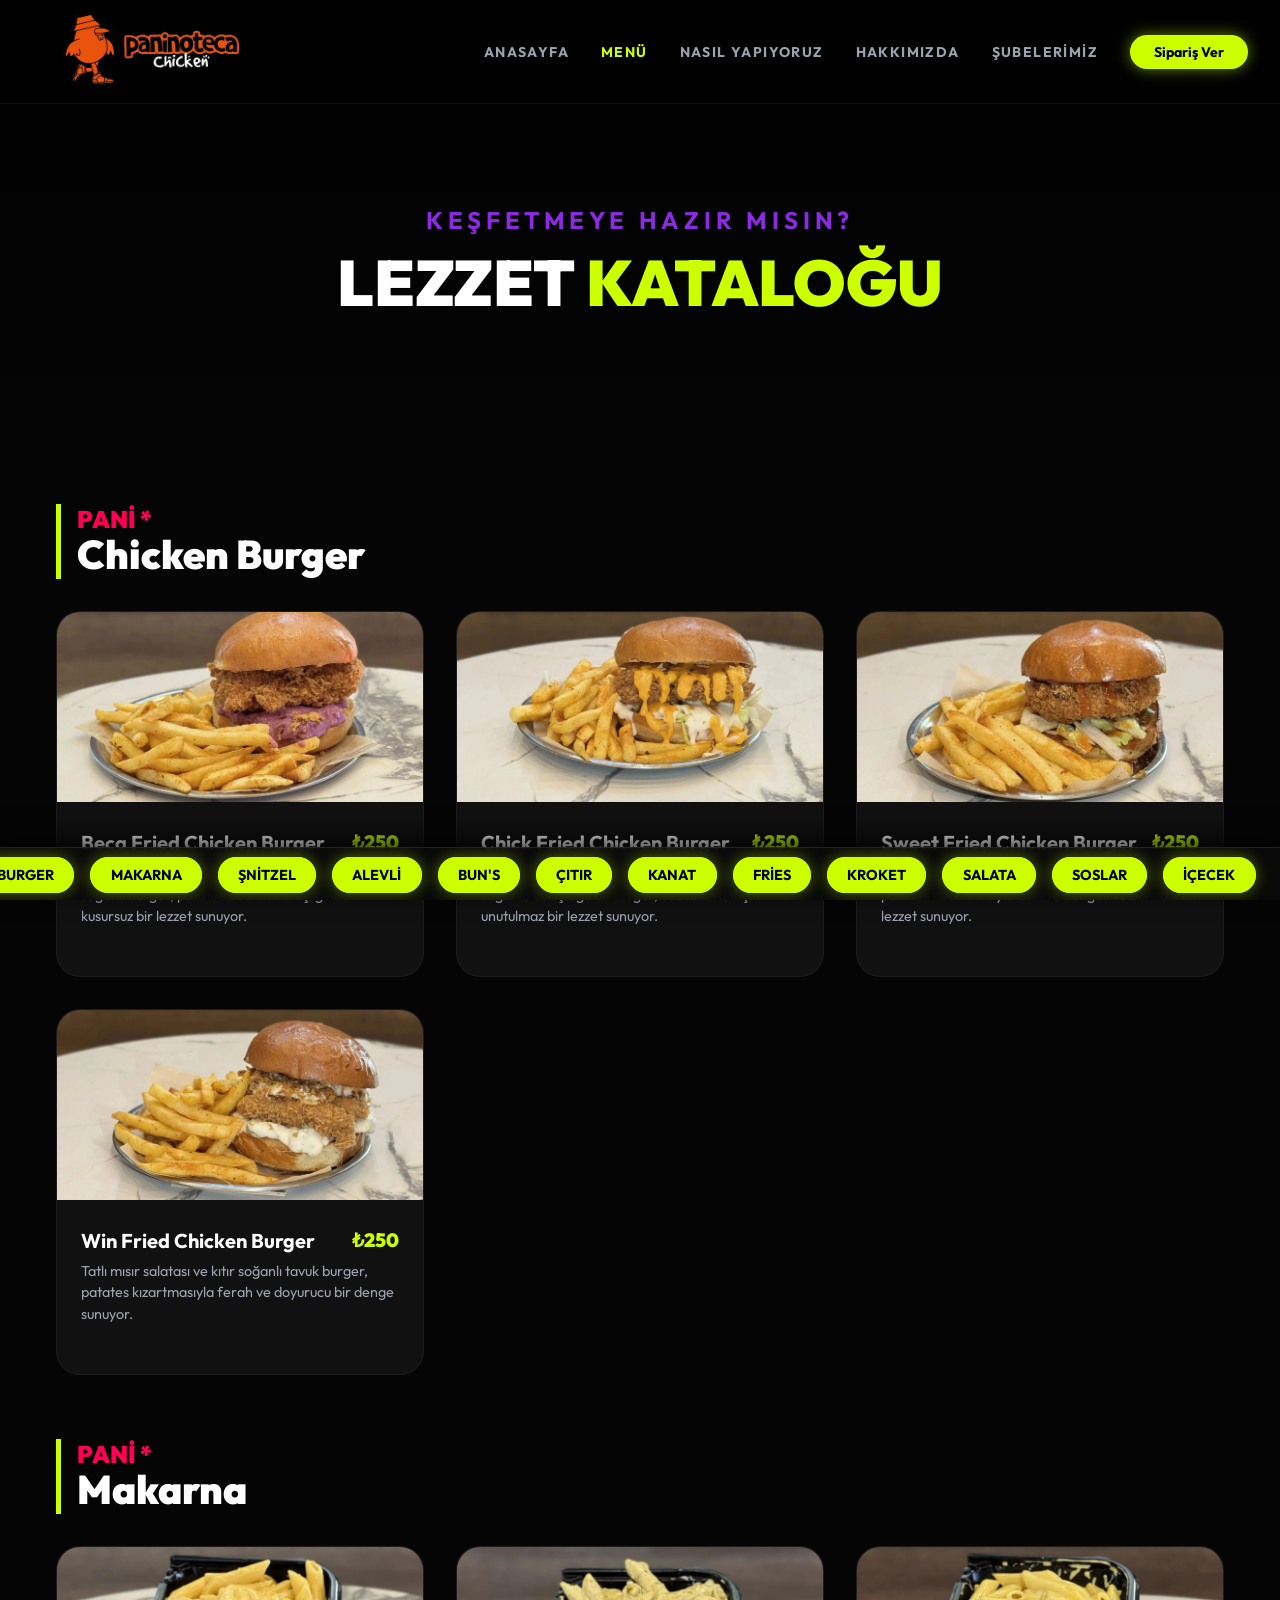
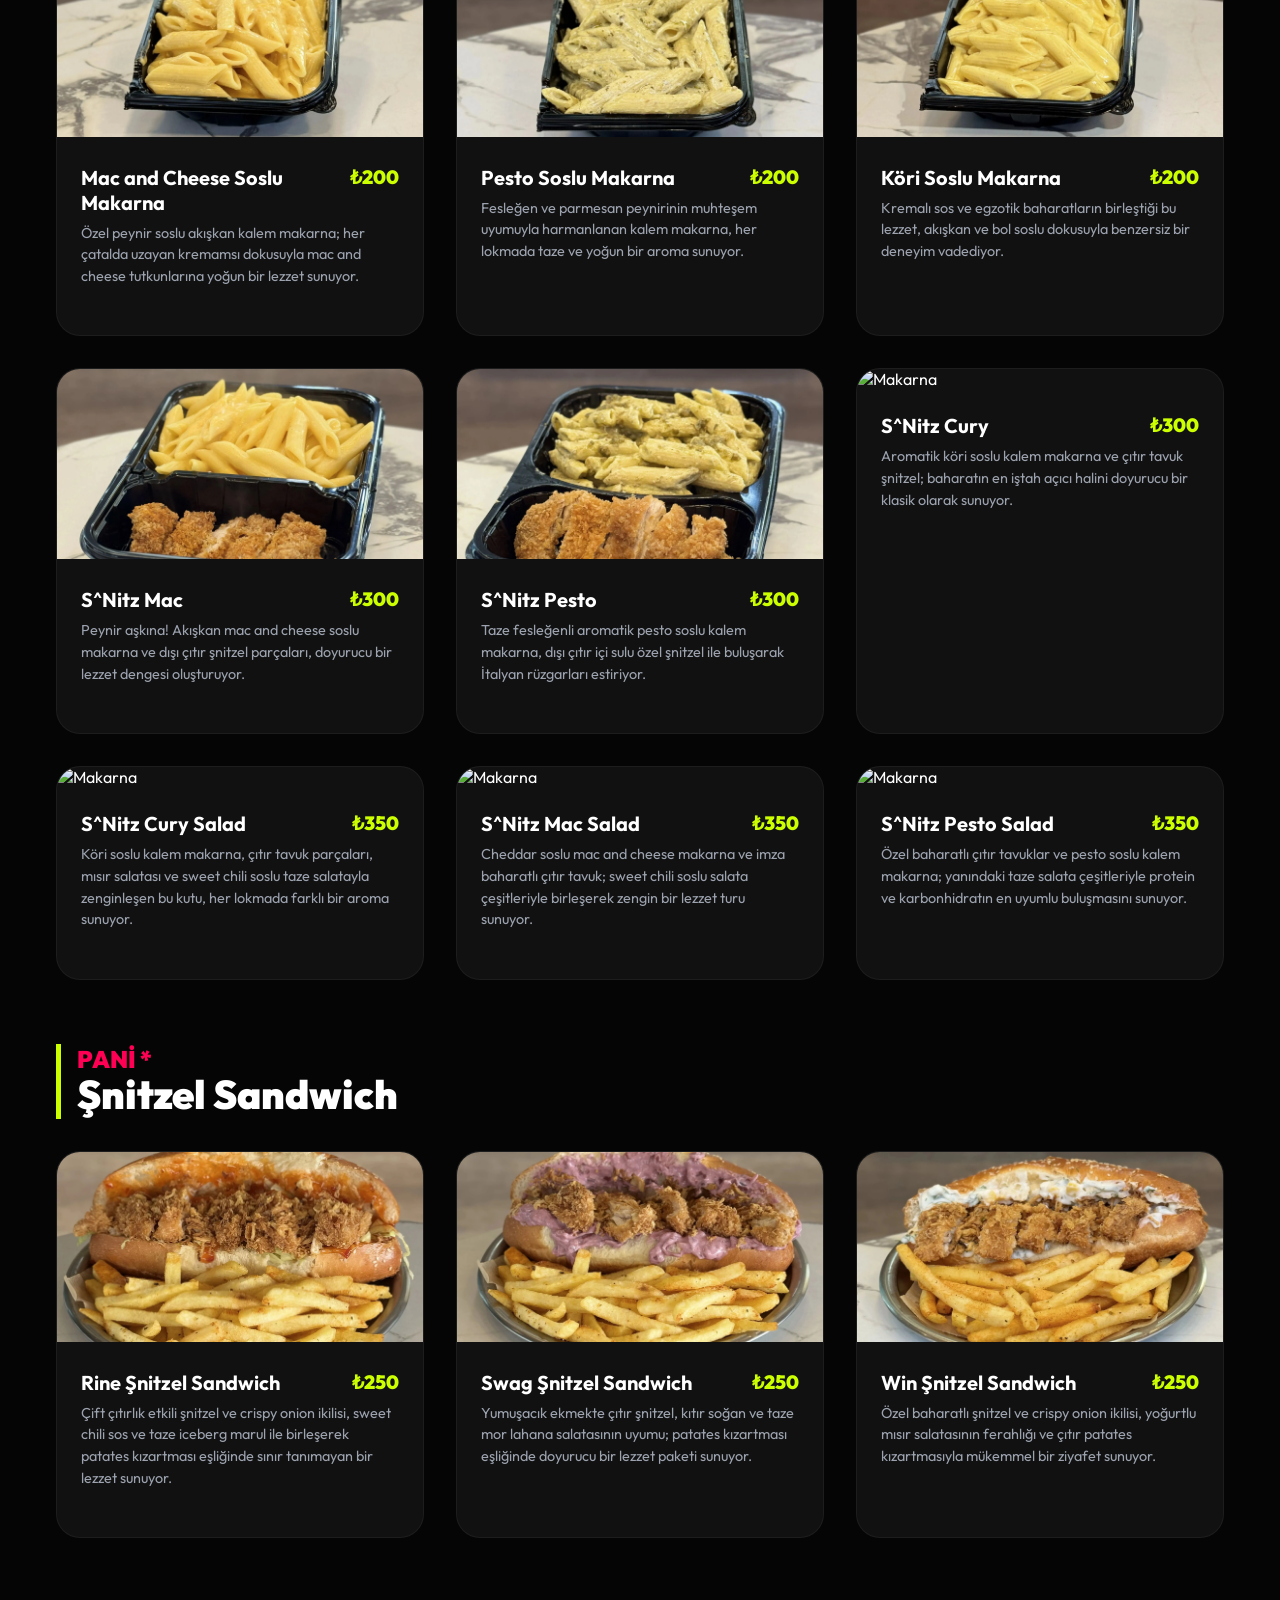
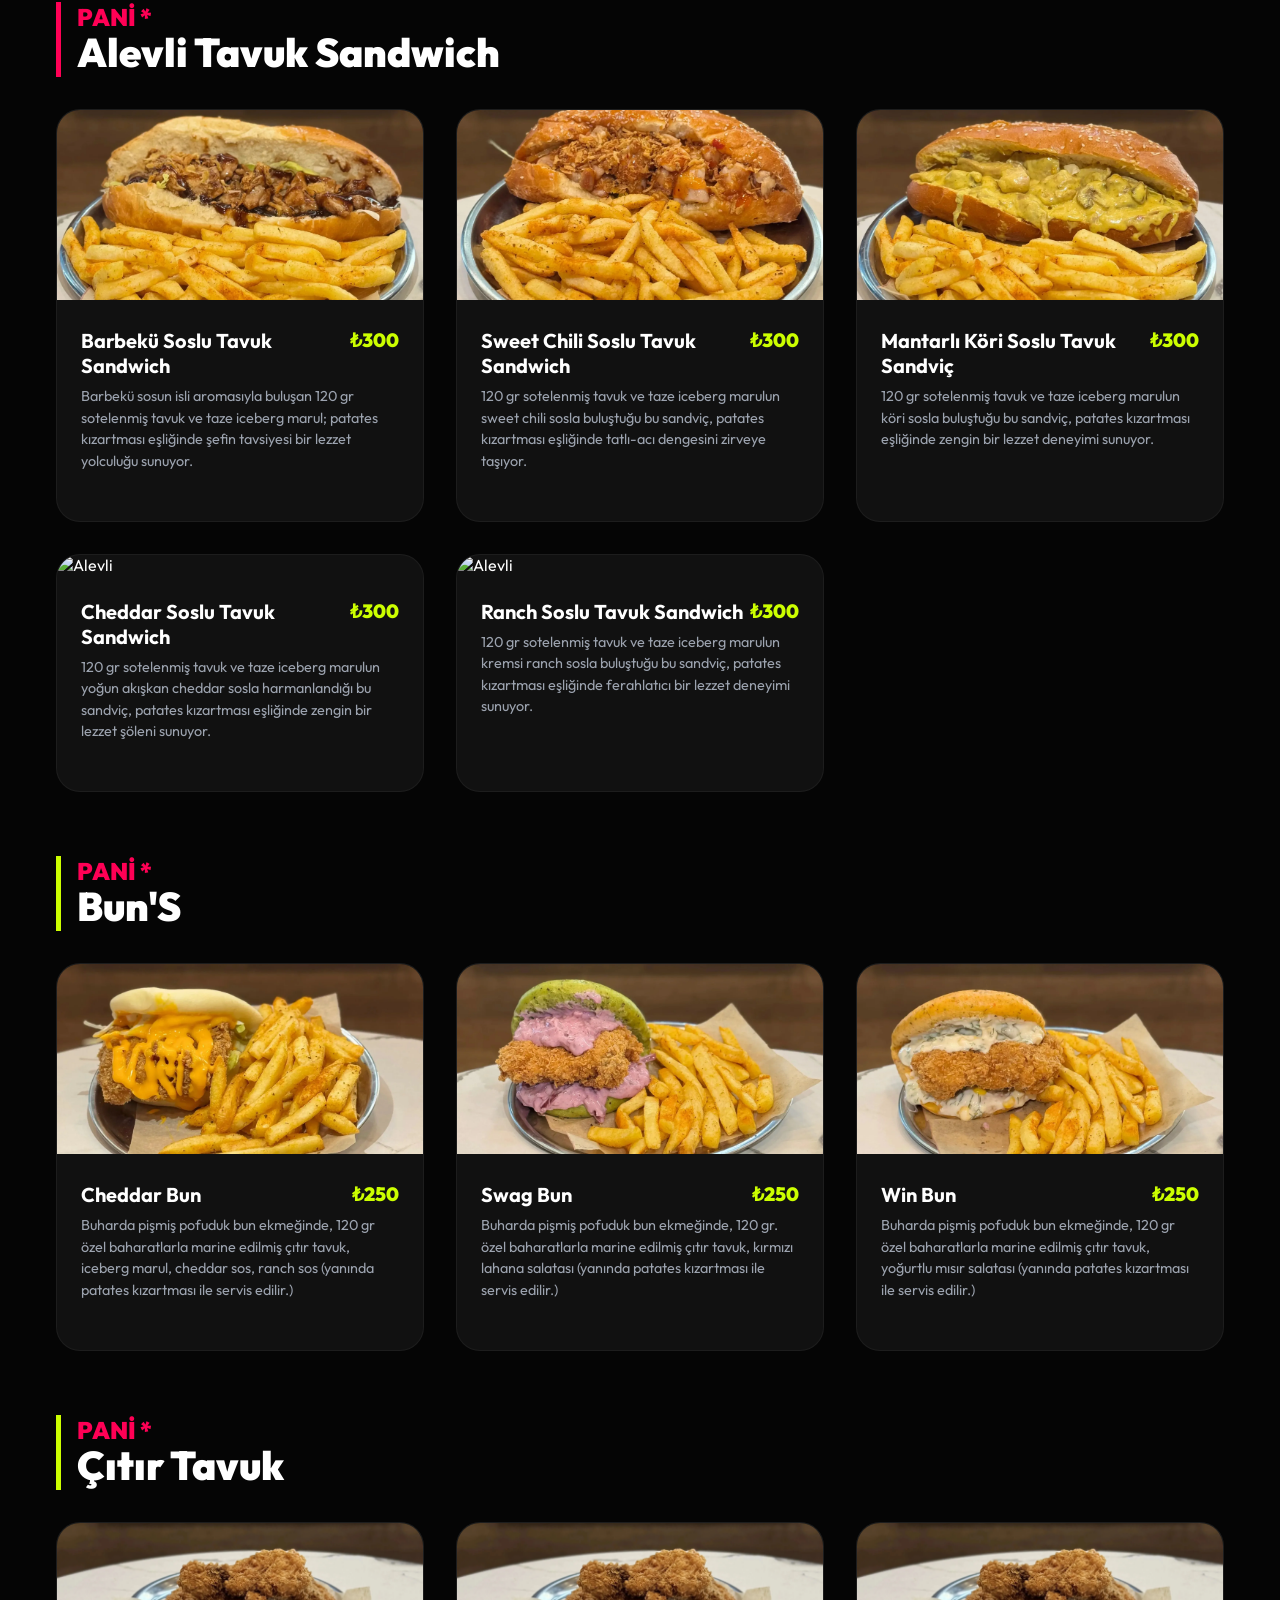
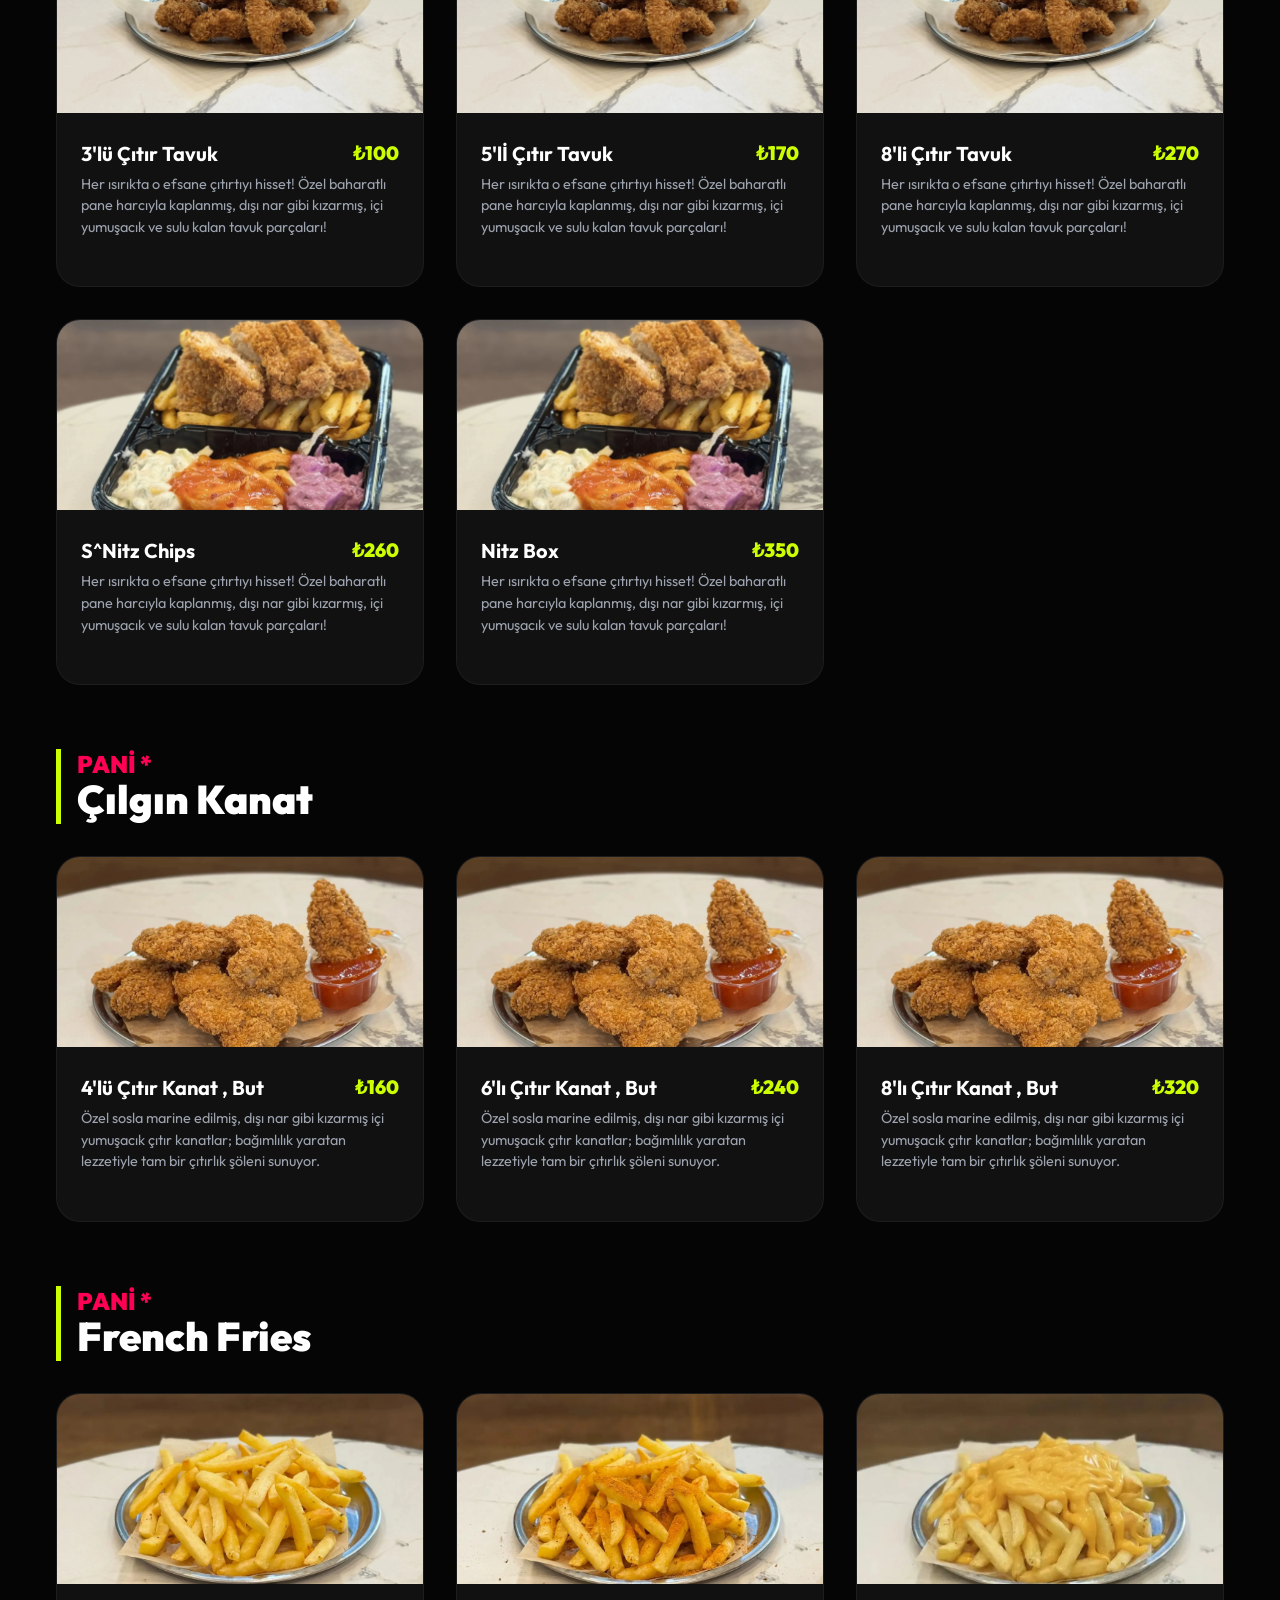
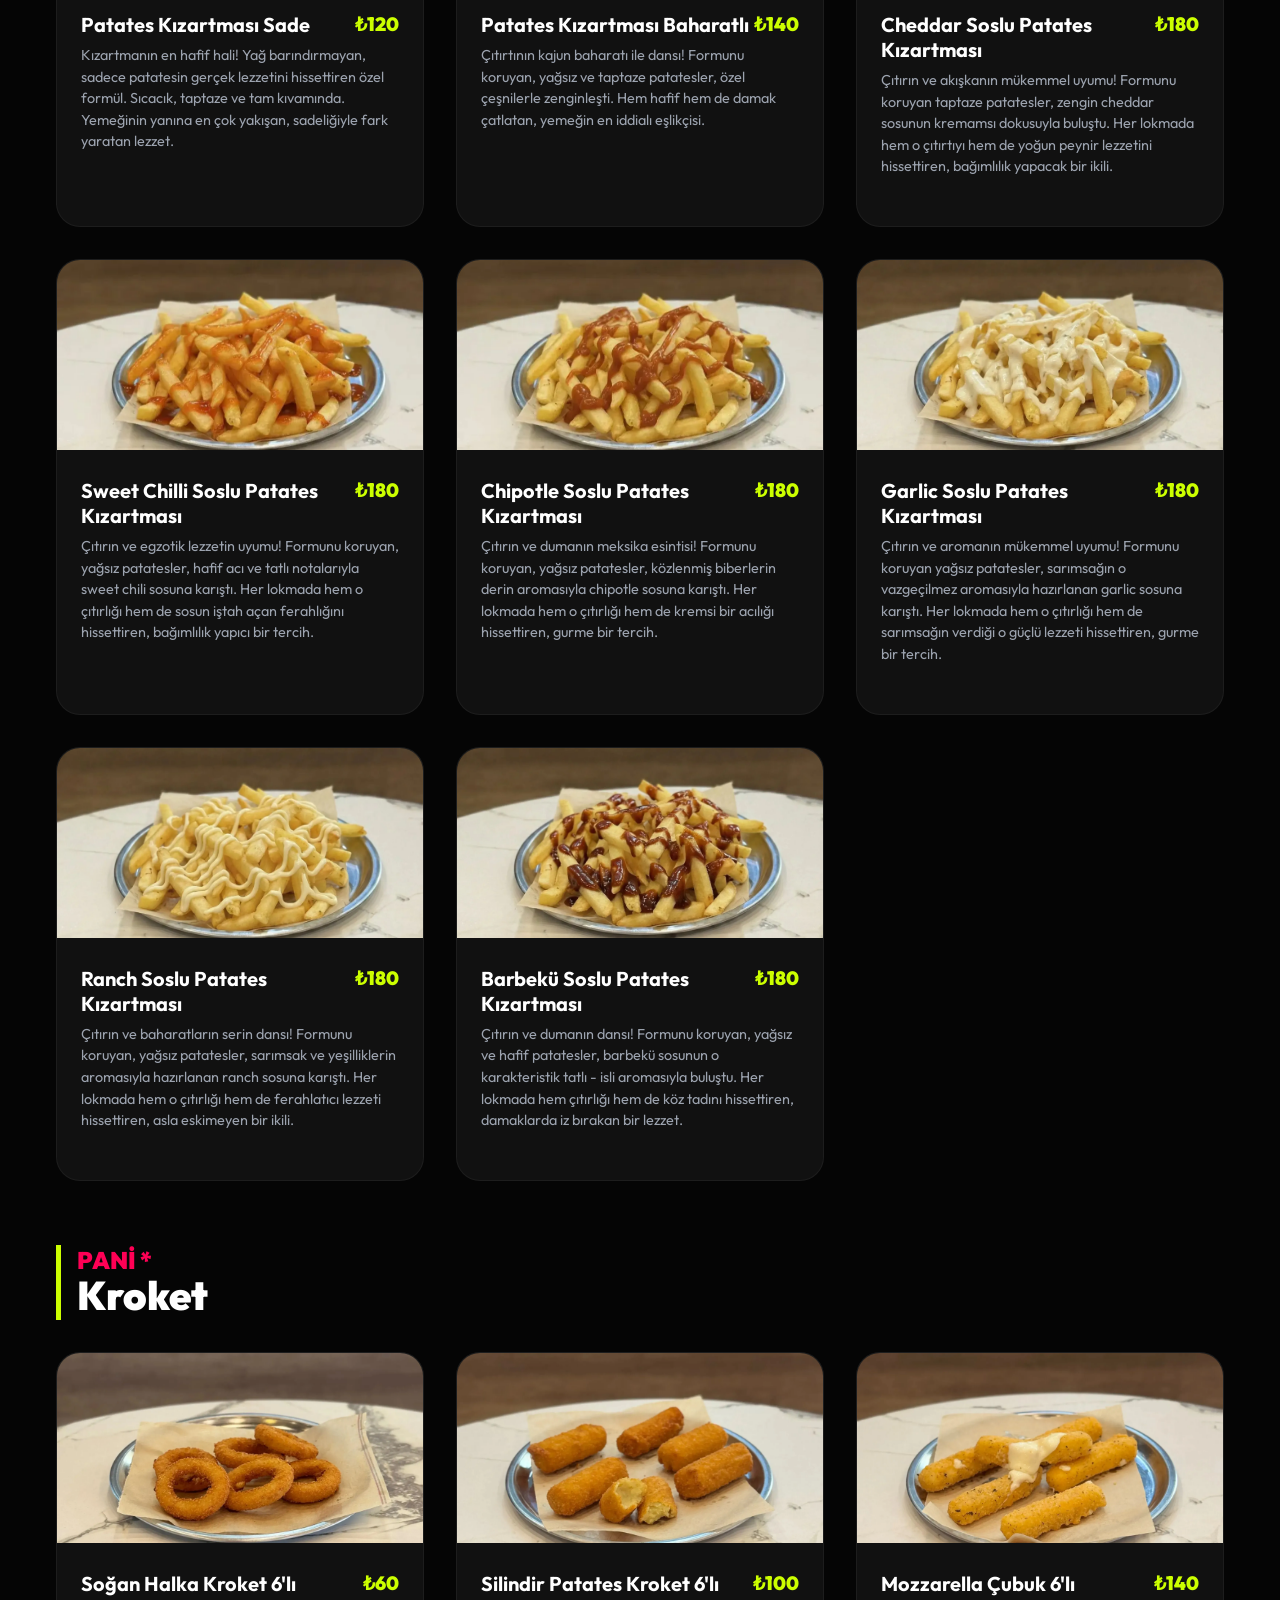
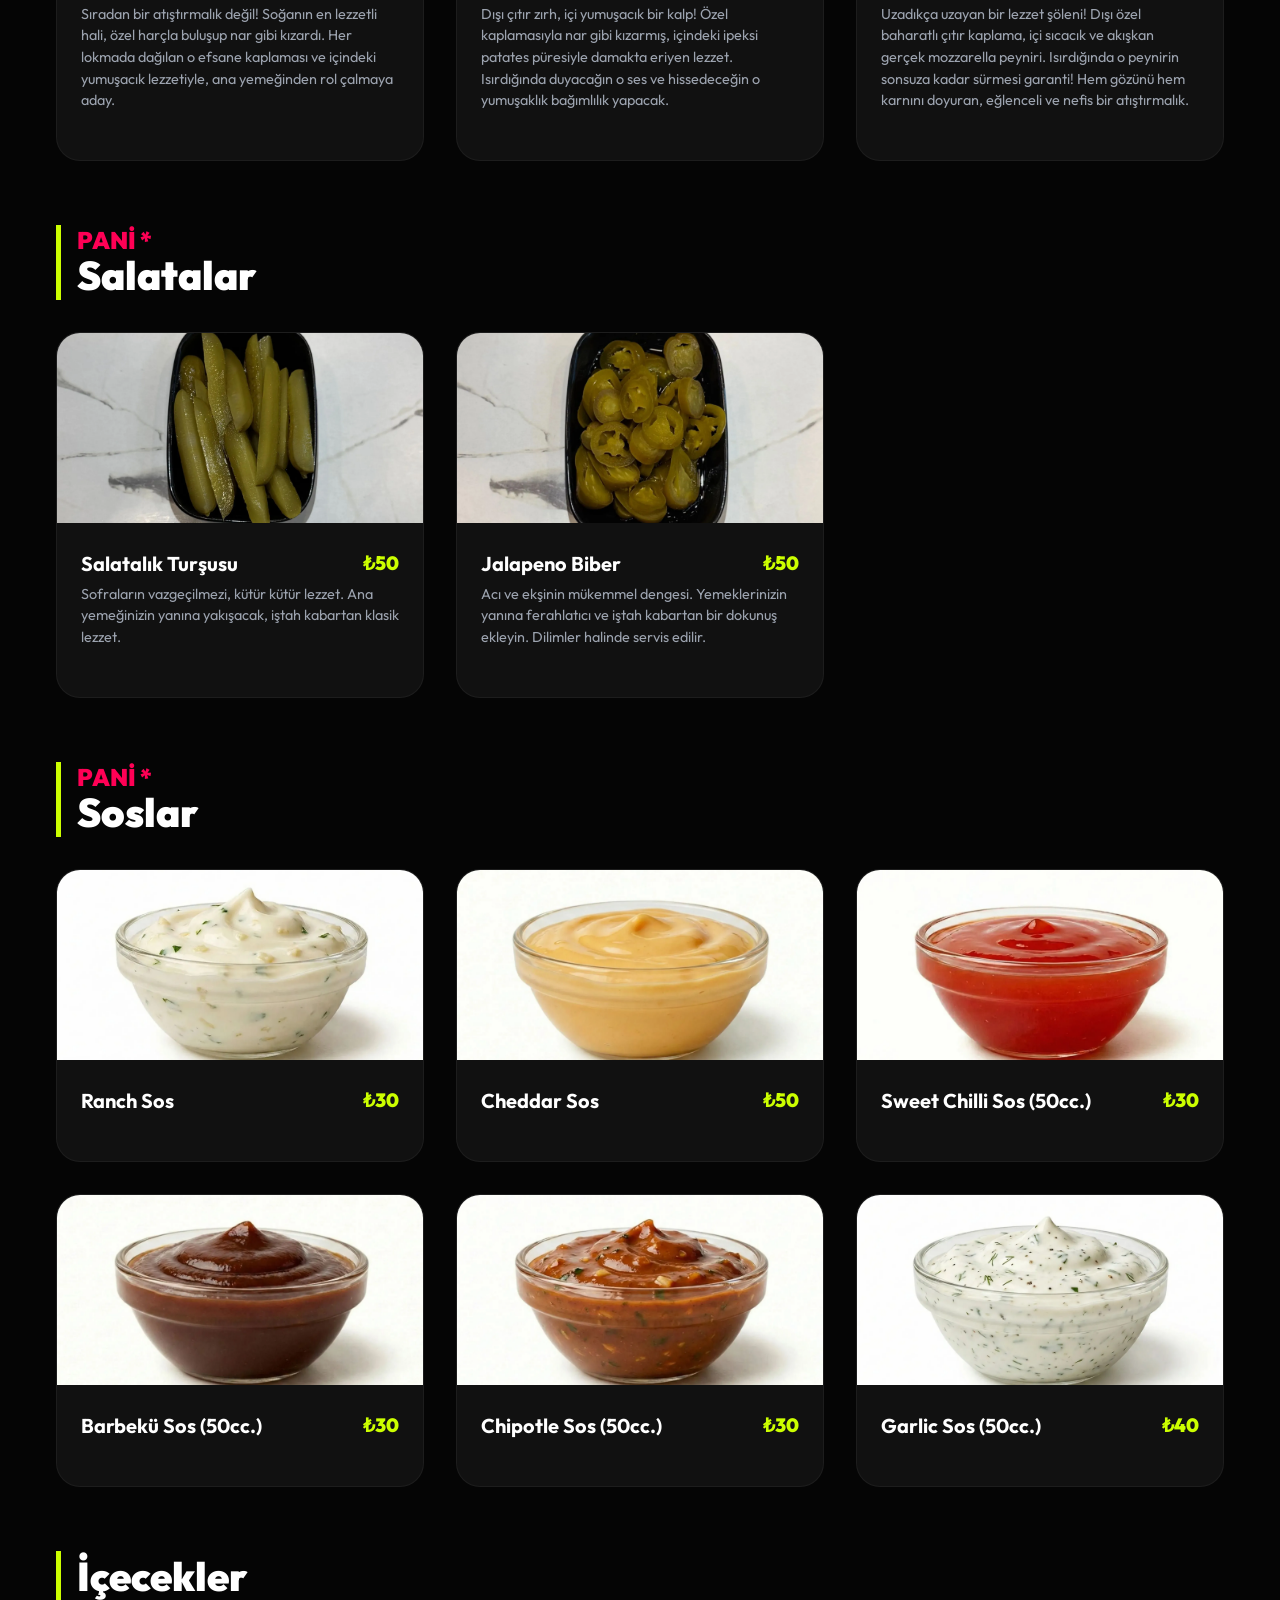
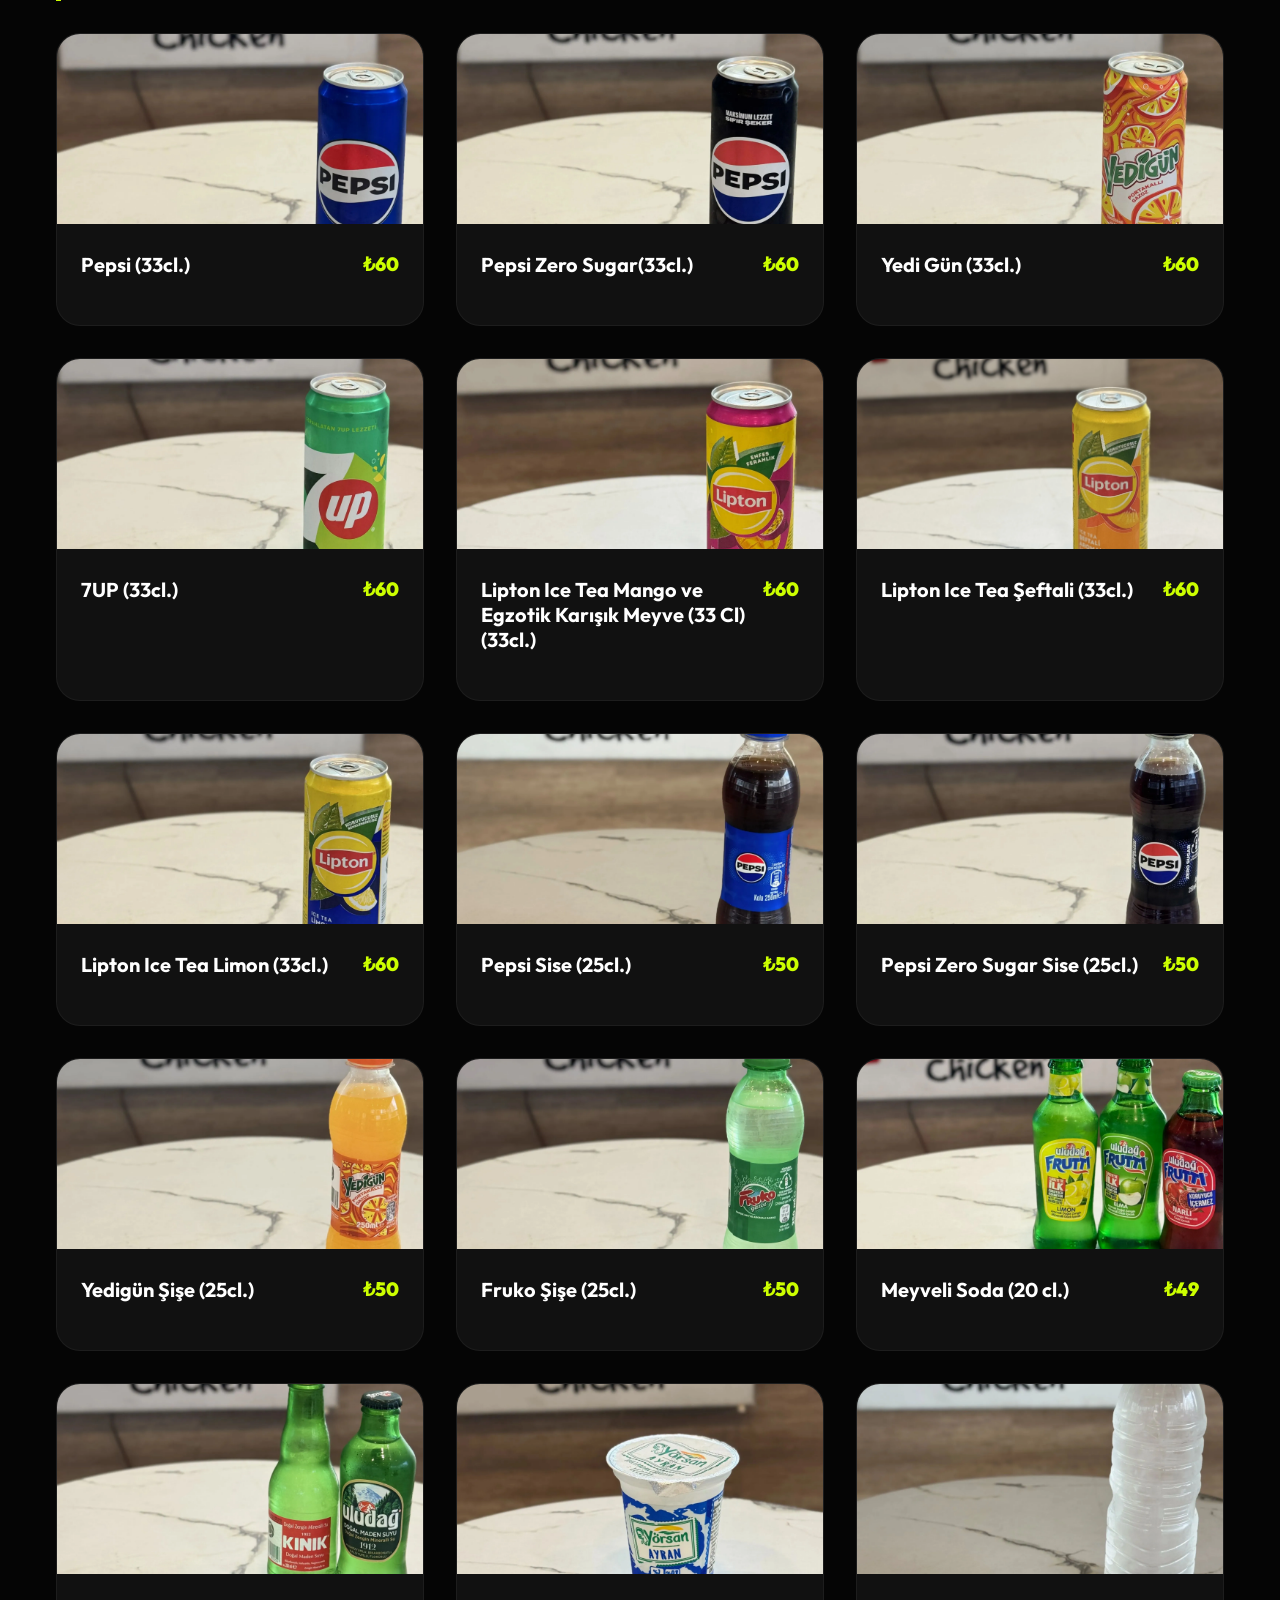
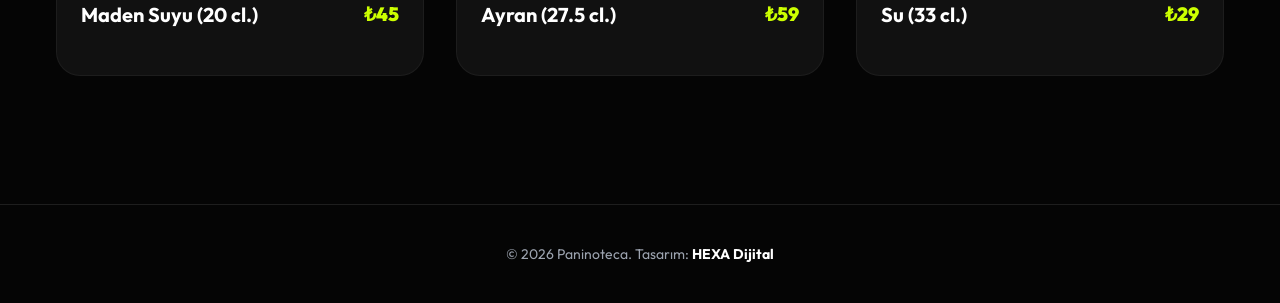
==== menu.html @ 2c162fe4 "feat: Paninoteca projesi ilk sürüm - Hexa Dijital" ====
<!doctype html>
<html lang="tr">
  <head>
    <meta charset="UTF-8" />
    <meta name="viewport" content="width=device-width, initial-scale=1.0" />
    <title>Menü | Paninoteca - Neon & Crunch</title>

    <link
      href="https://fonts.googleapis.com/css2?family=Outfit:wght@300;400;700;900&display=swap"
      rel="stylesheet"
    />
    <link rel="stylesheet" href="assets/css/style.css" />
    <link rel="stylesheet" href="assets/css/hero.css" />

    <style>
      /* Bu sayfaya özel CSS'ler (Dosya kalabalığı yapmamak için buraya ekledim, istersen style.css'e taşıyabilirsin) */

      /* Sayfa Başlığı (Mini Hero) */
      .page-header {
        height: 40vh;
        min-height: 300px;
        display: flex;
        align-items: center;
        justify-content: center;
        background:
          linear-gradient(rgba(0, 0, 0, 0.7), #050505),
          url("https://images.unsplash.com/photo-1517248135467-4c7edcad34c4?q=80&w=2070");
        background-size: cover;
        background-position: center;
        text-align: center;
        margin-top: 80px; /* Navbar payı */
      }

      /* Yapışkan Kategori Menüsü */
      .category-nav {
        position: fixed; /* Sticky yerine Fixed kullanıyoruz ki hep orada kalsın */
        bottom: 0; /* En alta yapıştır */
        left: 0;
        width: 100%; /* Tam genişlik */
        top: auto; /* Üstteki eski ayarı iptal et */
        z-index: 1000; /* Diğer her şeyin üstünde dursun */

        background: rgba(10, 10, 10, 0.95); /* Hafif şeffaf siyah zemin */
        backdrop-filter: blur(10px); /* Buzlu cam efekti */

        border-top: 1px solid rgba(255, 255, 255, 0.1); /* Çizgiyi artık üste alıyoruz */
        border-bottom: none; /* Alt çizgiyi kaldır */

        padding: 1rem 0;
        /* iPhone'lardaki alttaki siyah çubuk (Home Indicator) için güvenli boşluk */
        padding-bottom: calc(1rem + env(safe-area-inset-bottom));

        overflow-x: auto; /* Yana kaydırma */
        white-space: nowrap;
        box-shadow: 0 -10px 30px rgba(0, 0, 0, 0.8); /* Gölgeyi yukarı doğru ver */
      }

      /* Scrollbar gizleme */
      .category-nav::-webkit-scrollbar {
        height: 4px;
      }
      .category-nav::-webkit-scrollbar-thumb {
        background: var(--color-green);
      }

      .cat-list {
        display: inline-flex;
        gap: 1rem;
        padding: 0 1.5rem;
        list-style: none;
      }

      .cat-btn {
        color: var(--color-gray);
        text-decoration: none;
        font-weight: 700;
        font-size: 0.9rem;
        padding: 0.5rem 1.2rem;
        border-radius: 99px;
        border: 1px solid rgba(255, 255, 255, 0.1);
        transition: 0.3s;
        text-transform: uppercase;
      }

      .cat-btn:hover,
      .cat-btn.active {
        background: var(--color-green);
        color: black;
        border-color: var(--color-green);
        box-shadow: 0 0 15px rgba(204, 255, 0, 0.4);
      }

      /* Menü İçerik Alanı */
      .menu-wrapper {
        padding: 4rem 0;
        background: #050505;
      }

      .menu-category {
        scroll-margin-top: 180px; /* Scroll yapınca başlığın altında kalmasın */
        margin-bottom: 4rem;
      }

      .category-title {
        font-size: 2.5rem;
        font-weight: 900;
        color: white;
        margin-bottom: 2rem;
        padding-left: 1rem;
        border-left: 5px solid var(--color-green);
        display: inline-block;
      }

      .pani-prefix {
        color: var(--color-pink);
        font-size: 1.5rem;
        display: block;
        margin-bottom: -5px;
      }

      /* Ürün Grid Yapısı */
      .products-grid {
        display: grid;
        grid-template-columns: repeat(auto-fill, minmax(280px, 1fr));
        gap: 2rem;
      }

      /* Ürün Kartı */
      .menu-item {
        background: #111;
        border: 1px solid rgba(255, 255, 255, 0.05);
        border-radius: 1.5rem;
        overflow: hidden;
        transition: 0.3s;
        position: relative;
      }

      .menu-item:hover {
        transform: translateY(-5px);
        border-color: var(--color-green);
        box-shadow: 0 10px 30px rgba(0, 0, 0, 0.5);
      }

      .item-img {
        height: 190px;
        width: 100%;
        object-fit: cover;
      }

      .item-content {
        padding: 1.5rem;
      }

      .item-header {
        display: flex;
        justify-content: space-between;
        align-items: flex-start;
        margin-bottom: 0.5rem;
      }

      .item-title {
        font-size: 1.25rem;
        font-weight: 700;
        color: white;
        margin: 0;
      }

      .item-price {
        color: var(--color-green);
        font-weight: 900;
        font-size: 1.2rem;
      }

      .item-desc {
        color: var(--color-gray);
        font-size: 0.9rem;
        margin-bottom: 1.5rem;
        line-height: 1.5;
      }

      .btn-add-cart {
        width: 100%;
        padding: 0.8rem;
        background: transparent;
        border: 1px solid rgba(255, 255, 255, 0.2);
        color: white;
        border-radius: 0.5rem;
        font-weight: 700;
        cursor: pointer;
        transition: 0.3s;
      }

      .btn-add-cart:hover {
        background: var(--color-green);
        color: black;
        border-color: var(--color-green);
      }
    </style>
  </head>
  <body>
    <nav class="navbar">
      <div class="logo">
        <img
          src="assets/img/logo/headerlogo.png"
          alt="logo"
          style="max-width: 240px"
        />
      </div>

      <button class="hamburger" aria-label="Menüyü Aç/Kapat">
        <span></span>
        <span></span>
        <span></span>
      </button>

      <div class="nav-menu">
        <div class="nav-links">
          <a href="index.html">Anasayfa</a>
          <a href="menu.html" style="color: var(--color-green)">Menü</a>
          <a href="index.html">Nasıl Yapıyoruz</a>
          <a href="index.html">Hakkımızda</a>
          <a href="index.html">Şubelerimiz</a>
        </div>

        <a
          href="index.html#delivery"
          class="btn-order"
          style="text-decoration: none"
        >
          Sipariş Ver
        </a>
      </div>
    </nav>
    <header class="page-header">
      <div>
        <h2 class="neon-subtitle">KEŞFETMEYE HAZIR MISIN?</h2>
        <h1 style="font-size: 4rem; font-weight: 900; line-height: 1">
          LEZZET <span style="color: var(--color-green)">KATALOĞU</span>
        </h1>
      </div>
    </header>

    <div class="category-nav">
      <ul class="cat-list">
        <li><a href="#cat-burger" class="cat-btn active">Burger</a></li>
        <li><a href="#cat-makarna" class="cat-btn">Makarna</a></li>
        <li><a href="#cat-snitzel" class="cat-btn">Şnitzel</a></li>
        <li><a href="#cat-alevli" class="cat-btn">Alevli</a></li>
        <li><a href="#cat-buns" class="cat-btn">Bun's</a></li>
        <li><a href="#cat-citir" class="cat-btn">Çıtır</a></li>
        <li><a href="#cat-kanat" class="cat-btn">Kanat</a></li>
        <li><a href="#cat-fries" class="cat-btn">Fries</a></li>
        <li><a href="#cat-kroket" class="cat-btn">Kroket</a></li>
        <li><a href="#cat-salata" class="cat-btn">Salata</a></li>
        <li><a href="#cat-sos" class="cat-btn">Soslar</a></li>
        <li><a href="#cat-icecek" class="cat-btn">İçecek</a></li>
        <!-- <li>
          <a
            href="#cat-bubble"
            class="cat-btn"
            style="color: var(--color-pink); border-color: var(--color-pink)"
            >Bubble Tea</a
          >
        </li> -->
      </ul>
    </div>

    <div class="menu-wrapper">
      <div class="container">
        <section id="cat-burger" class="menu-category">
          <h2 class="category-title">
            <span class="pani-prefix">PANİ *</span> Chicken Burger
          </h2>
          <div class="products-grid">
            <div class="menu-item">
              <img
                src="assets/img/menu/beca.webp"
                class="item-img"
                alt="Burger"
              />
              <div class="item-content">
                <div class="item-header">
                  <h3 class="item-title">Beca Fried Chicken Burger</h3>
                  <span class="item-price">₺250</span>
                </div>
                <p class="item-desc">
                  Yumuşacık ekmekte çıtır tavuk, mor lahana ve kıtır soğanlı
                  burger, patates kızartması eşliğinde kusursuz bir lezzet
                  sunuyor.
                </p>
              </div>
            </div>

            <div class="menu-item">
              <img
                src="assets/img/menu/chick.webp"
                class="item-img"
                alt="Burger"
              />
              <div class="item-content">
                <div class="item-header">
                  <h3 class="item-title">Chick Fried Chicken Burger</h3>
                  <span class="item-price">₺250</span>
                </div>
                <p class="item-desc">
                  Çıtır tavuk, ranch sos ve yoğun cheddar'ın kıtır soğanla
                  buluştuğu bu burger, sos severler için unutulmaz bir lezzet
                  sunuyor.
                </p>
              </div>
            </div>

            <div class="menu-item">
              <img
                src="assets/img/menu/sweet.webp"
                class="item-img"
                alt="Burger"
              />
              <div class="item-content">
                <div class="item-header">
                  <h3 class="item-title">Sweet Fried Chicken Burger</h3>
                  <span class="item-price">₺250</span>
                </div>
                <p class="item-desc">
                  Jalapeno ve sweet chili soslu çıtır tavuk burger, patates
                  kızartmasıyla birlikte dengeli ve acı-tatlı bir lezzet
                  sunuyor.
                </p>
              </div>
            </div>

            <div class="menu-item">
              <img
                src="assets/img/menu/win.webp"
                class="item-img"
                alt="Burger"
              />
              <div class="item-content">
                <div class="item-header">
                  <h3 class="item-title">Win Fried Chicken Burger</h3>
                  <span class="item-price">₺250</span>
                </div>
                <p class="item-desc">
                  Tatlı mısır salatası ve kıtır soğanlı tavuk burger, patates
                  kızartmasıyla ferah ve doyurucu bir denge sunuyor.
                </p>
              </div>
            </div>
          </div>
        </section>

        <section id="cat-makarna" class="menu-category">
          <h2 class="category-title">
            <span class="pani-prefix">PANİ *</span> Makarna
          </h2>
          <div class="products-grid">
            <div class="menu-item">
              <img
                src="assets/img/menu/mac.webp"
                class="item-img"
                alt="Makarna"
              />
              <div class="item-content">
                <div class="item-header">
                  <h3 class="item-title">Mac and Cheese Soslu Makarna</h3>
                  <span class="item-price">₺200</span>
                </div>
                <p class="item-desc">
                  Özel peynir soslu akışkan kalem makarna; her çatalda uzayan
                  kremamsı dokusuyla mac and cheese tutkunlarına yoğun bir
                  lezzet sunuyor.
                </p>
              </div>
            </div>
            <div class="menu-item">
              <img
                src="assets/img/menu/pesto.webp"
                class="item-img"
                alt="Makarna"
              />
              <div class="item-content">
                <div class="item-header">
                  <h3 class="item-title">Pesto Soslu Makarna</h3>
                  <span class="item-price">₺200</span>
                </div>
                <p class="item-desc">
                  Fesleğen ve parmesan peynirinin muhteşem uyumuyla harmanlanan
                  kalem makarna, her lokmada taze ve yoğun bir aroma sunuyor.
                </p>
              </div>
            </div>

            <div class="menu-item">
              <img
                src="assets/img/menu/kori.webp"
                class="item-img"
                alt="Makarna"
              />
              <div class="item-content">
                <div class="item-header">
                  <h3 class="item-title">Köri Soslu Makarna</h3>
                  <span class="item-price">₺200</span>
                </div>
                <p class="item-desc">
                  Kremalı sos ve egzotik baharatların birleştiği bu lezzet,
                  akışkan ve bol soslu dokusuyla benzersiz bir deneyim
                  vadediyor.
                </p>
              </div>
            </div>

            <div class="menu-item">
              <img
                src="assets/img/menu/snitz_mac.webp"
                class="item-img"
                alt="Makarna"
              />
              <div class="item-content">
                <div class="item-header">
                  <h3 class="item-title">S^Nitz Mac</h3>
                  <span class="item-price">₺300</span>
                </div>
                <p class="item-desc">
                  Peynir aşkına! Akışkan mac and cheese soslu makarna ve dışı
                  çıtır şnitzel parçaları, doyurucu bir lezzet dengesi
                  oluşturuyor.
                </p>
              </div>
            </div>

            <div class="menu-item">
              <img
                src="assets/img/menu/snitz_pesto.webp"
                class="item-img"
                alt="Makarna"
              />
              <div class="item-content">
                <div class="item-header">
                  <h3 class="item-title">S^Nitz Pesto</h3>
                  <span class="item-price">₺300</span>
                </div>
                <p class="item-desc">
                  Taze fesleğenli aromatik pesto soslu kalem makarna, dışı çıtır
                  içi sulu özel şnitzel ile buluşarak İtalyan rüzgarları
                  estiriyor.
                </p>
              </div>
            </div>

            <div class="menu-item">
              <img
                src="https://images.pexels.com/photos/1487511/pexels-photo-1487511.jpeg?w=500"
                class="item-img"
                alt="Makarna"
              />
              <div class="item-content">
                <div class="item-header">
                  <h3 class="item-title">S^Nitz Cury</h3>
                  <span class="item-price">₺300</span>
                </div>
                <p class="item-desc">
                  Aromatik köri soslu kalem makarna ve çıtır tavuk şnitzel;
                  baharatın en iştah açıcı halini doyurucu bir klasik olarak
                  sunuyor.
                </p>
              </div>
            </div>
            <div class="menu-item">
              <img
                src="https://images.pexels.com/photos/1487511/pexels-photo-1487511.jpeg?w=500"
                class="item-img"
                alt="Makarna"
              />
              <div class="item-content">
                <div class="item-header">
                  <h3 class="item-title">S^Nitz Cury Salad</h3>
                  <span class="item-price">₺350</span>
                </div>
                <p class="item-desc">
                  Köri soslu kalem makarna, çıtır tavuk parçaları, mısır
                  salatası ve sweet chili soslu taze salatayla zenginleşen bu
                  kutu, her lokmada farklı bir aroma sunuyor.
                </p>
              </div>
            </div>
            <div class="menu-item">
              <img
                src="https://images.pexels.com/photos/1487511/pexels-photo-1487511.jpeg?w=500"
                class="item-img"
                alt="Makarna"
              />
              <div class="item-content">
                <div class="item-header">
                  <h3 class="item-title">S^Nitz Mac Salad</h3>
                  <span class="item-price">₺350</span>
                </div>
                <p class="item-desc">
                  Cheddar soslu mac and cheese makarna ve imza baharatlı çıtır
                  tavuk; sweet chili soslu salata çeşitleriyle birleşerek zengin
                  bir lezzet turu sunuyor.
                </p>
              </div>
            </div>

            <div class="menu-item">
              <img
                src="https://images.unsplash.com/photo-1626844131082-256783844137?w=500"
                class="item-img"
                alt="Makarna"
              />
              <div class="item-content">
                <div class="item-header">
                  <h3 class="item-title">S^Nitz Pesto Salad</h3>
                  <span class="item-price">₺350</span>
                </div>
                <p class="item-desc">
                  Özel baharatlı çıtır tavuklar ve pesto soslu kalem makarna;
                  yanındaki taze salata çeşitleriyle protein ve karbonhidratın
                  en uyumlu buluşmasını sunuyor.
                </p>
              </div>
            </div>
          </div>
        </section>

        <section id="cat-snitzel" class="menu-category">
          <h2 class="category-title">
            <span class="pani-prefix">PANİ *</span> Şnitzel Sandwich
          </h2>
          <div class="products-grid">
            <div class="menu-item">
              <img
                src="assets/img/menu/rine.webp"
                class="item-img"
                alt="Sandwich"
              />
              <div class="item-content">
                <div class="item-header">
                  <h3 class="item-title">Rine Şnitzel Sandwich</h3>
                  <span class="item-price">₺250</span>
                </div>
                <p class="item-desc">
                  Çift çıtırlık etkili şnitzel ve crispy onion ikilisi, sweet
                  chili sos ve taze iceberg marul ile birleşerek patates
                  kızartması eşliğinde sınır tanımayan bir lezzet sunuyor.
                </p>
              </div>
            </div>

            <div class="menu-item">
              <img
                src="assets/img/menu/swag.webp"
                class="item-img"
                alt="Sandwich"
              />
              <div class="item-content">
                <div class="item-header">
                  <h3 class="item-title">Swag Şnitzel Sandwich</h3>
                  <span class="item-price">₺250</span>
                </div>
                <p class="item-desc">
                  Yumuşacık ekmekte çıtır şnitzel, kıtır soğan ve taze mor
                  lahana salatasının uyumu; patates kızartması eşliğinde
                  doyurucu bir lezzet paketi sunuyor.
                </p>
              </div>
            </div>

            <div class="menu-item">
              <img
                src="assets/img/menu/win_snitzel.webp"
                class="item-img"
                alt="Sandwich"
              />
              <div class="item-content">
                <div class="item-header">
                  <h3 class="item-title">Win Şnitzel Sandwich</h3>
                  <span class="item-price">₺250</span>
                </div>
                <p class="item-desc">
                  Özel baharatlı şnitzel ve crispy onion ikilisi, yoğurtlu mısır
                  salatasının ferahlığı ve çıtır patates kızartmasıyla mükemmel
                  bir ziyafet sunuyor.
                </p>
              </div>
            </div>
          </div>
        </section>

        <section id="cat-alevli" class="menu-category">
          <h2 class="category-title" style="border-color: var(--color-pink)">
            <span class="pani-prefix">PANİ *</span> Alevli Tavuk Sandwich
          </h2>
          <div class="products-grid">
            <div class="menu-item">
              <img
                src="assets/img/menu/barbeku_sand.webp"
                class="item-img"
                alt="Alevli"
              />
              <div class="item-content">
                <div class="item-header">
                  <h3 class="item-title">Barbekü Soslu Tavuk Sandwich</h3>
                  <span class="item-price">₺300</span>
                </div>
                <p class="item-desc">
                  Barbekü sosun isli aromasıyla buluşan 120 gr sotelenmiş tavuk
                  ve taze iceberg marul; patates kızartması eşliğinde şefin
                  tavsiyesi bir lezzet yolculuğu sunuyor.
                </p>
              </div>
            </div>

            <div class="menu-item">
              <img
                src="assets/img/menu/sweet_sabd.webp"
                class="item-img"
                alt="Alevli"
              />
              <div class="item-content">
                <div class="item-header">
                  <h3 class="item-title">Sweet Chili Soslu Tavuk Sandwich</h3>
                  <span class="item-price">₺300</span>
                </div>
                <p class="item-desc">
                  120 gr sotelenmiş tavuk ve taze iceberg marulun sweet chili
                  sosla buluştuğu bu sandviç, patates kızartması eşliğinde
                  tatlı-acı dengesini zirveye taşıyor.
                </p>
              </div>
            </div>
            <div class="menu-item">
              <img
                src="assets/img/menu/mantarli.webp"
                class="item-img"
                alt="Alevli"
              />
              <div class="item-content">
                <div class="item-header">
                  <h3 class="item-title">Mantarlı Köri Soslu Tavuk Sandviç</h3>
                  <span class="item-price">₺300</span>
                </div>
                <p class="item-desc">
                  120 gr sotelenmiş tavuk ve taze iceberg marulun köri sosla
                  buluştuğu bu sandviç, patates kızartması eşliğinde zengin bir
                  lezzet deneyimi sunuyor.
                </p>
              </div>
            </div>

            <div class="menu-item">
              <img
                src="https://images.unsplash.com/photo-1604467715878-83e57e8bc129?w=500"
                class="item-img"
                alt="Alevli"
              />
              <div class="item-content">
                <div class="item-header">
                  <h3 class="item-title">Cheddar Soslu Tavuk Sandwich</h3>
                  <span class="item-price">₺300</span>
                </div>
                <p class="item-desc">
                  120 gr sotelenmiş tavuk ve taze iceberg marulun yoğun akışkan
                  cheddar sosla harmanlandığı bu sandviç, patates kızartması
                  eşliğinde zengin bir lezzet şöleni sunuyor.
                </p>
              </div>
            </div>

            <div class="menu-item">
              <img
                src="https://images.unsplash.com/photo-1604467715878-83e57e8bc129?w=500"
                class="item-img"
                alt="Alevli"
              />
              <div class="item-content">
                <div class="item-header">
                  <h3 class="item-title">Ranch Soslu Tavuk Sandwich</h3>
                  <span class="item-price">₺300</span>
                </div>
                <p class="item-desc">
                  120 gr sotelenmiş tavuk ve taze iceberg marulun kremsi ranch
                  sosla buluştuğu bu sandviç, patates kızartması eşliğinde
                  ferahlatıcı bir lezzet deneyimi sunuyor.
                </p>
              </div>
            </div>
          </div>
        </section>

        <section id="cat-buns" class="menu-category">
          <h2 class="category-title">
            <span class="pani-prefix">PANİ *</span> Bun'S
          </h2>
          <div class="products-grid">
            <div class="menu-item">
              <img
                src="assets/img/menu/cheddar_bun.webp"
                class="item-img"
                alt="Buns"
              />
              <div class="item-content">
                <div class="item-header">
                  <h3 class="item-title">Cheddar Bun</h3>
                  <span class="item-price">₺250</span>
                </div>
                <p class="item-desc">
                  Buharda pişmiş pofuduk bun ekmeğinde, 120 gr özel baharatlarla
                  marine edilmiş çıtır tavuk, iceberg marul, cheddar sos, ranch
                  sos (yanında patates kızartması ile servis edilir.)
                </p>
              </div>
            </div>

            <div class="menu-item">
              <img
                src="assets/img/menu/swag_bun.webp"
                class="item-img"
                alt="Buns"
              />
              <div class="item-content">
                <div class="item-header">
                  <h3 class="item-title">Swag Bun</h3>
                  <span class="item-price">₺250</span>
                </div>
                <p class="item-desc">
                  Buharda pişmiş pofuduk bun ekmeğinde, 120 gr. özel
                  baharatlarla marine edilmiş çıtır tavuk, kırmızı lahana
                  salatası (yanında patates kızartması ile servis edilir.)
                </p>
              </div>
            </div>
            <div class="menu-item">
              <img
                src="assets/img/menu/win_bun.webp"
                class="item-img"
                alt="Buns"
              />
              <div class="item-content">
                <div class="item-header">
                  <h3 class="item-title">Win Bun</h3>
                  <span class="item-price">₺250</span>
                </div>
                <p class="item-desc">
                  Buharda pişmiş pofuduk bun ekmeğinde, 120 gr özel baharatlarla
                  marine edilmiş çıtır tavuk, yoğurtlu mısır salatası (yanında
                  patates kızartması ile servis edilir.)
                </p>
              </div>
            </div>
          </div>
        </section>

        <section id="cat-citir" class="menu-category">
          <h2 class="category-title">
            <span class="pani-prefix">PANİ *</span> Çıtır Tavuk
          </h2>
          <div class="products-grid">
            <div class="menu-item">
              <img
                src="assets/img/menu/kanat.webp"
                class="item-img"
                alt="Çıtır"
              />
              <div class="item-content">
                <div class="item-header">
                  <h3 class="item-title">3'lü Çıtır Tavuk</h3>
                  <span class="item-price">₺100</span>
                </div>
                <p class="item-desc">
                  Her ısırıkta o efsane çıtırtıyı hisset! Özel baharatlı pane
                  harcıyla kaplanmış, dışı nar gibi kızarmış, içi yumuşacık ve
                  sulu kalan tavuk parçaları!
                </p>
              </div>
            </div>

            <div class="menu-item">
              <img
                src="assets/img/menu/kanat.webp"
                class="item-img"
                alt="Çıtır"
              />
              <div class="item-content">
                <div class="item-header">
                  <h3 class="item-title">5'lİ Çıtır Tavuk</h3>
                  <span class="item-price">₺170</span>
                </div>
                <p class="item-desc">
                  Her ısırıkta o efsane çıtırtıyı hisset! Özel baharatlı pane
                  harcıyla kaplanmış, dışı nar gibi kızarmış, içi yumuşacık ve
                  sulu kalan tavuk parçaları!
                </p>
              </div>
            </div>
            <div class="menu-item">
              <img
                src="assets/img/menu/kanat.webp"
                class="item-img"
                alt="Çıtır"
              />
              <div class="item-content">
                <div class="item-header">
                  <h3 class="item-title">8'li Çıtır Tavuk</h3>
                  <span class="item-price">₺270</span>
                </div>
                <p class="item-desc">
                  Her ısırıkta o efsane çıtırtıyı hisset! Özel baharatlı pane
                  harcıyla kaplanmış, dışı nar gibi kızarmış, içi yumuşacık ve
                  sulu kalan tavuk parçaları!
                </p>
              </div>
            </div>
            <div class="menu-item">
              <img
                src="assets/img/menu/nitz_box.webp"
                class="item-img"
                alt="Çıtır"
              />
              <div class="item-content">
                <div class="item-header">
                  <h3 class="item-title">S^Nitz Chips</h3>
                  <span class="item-price">₺260</span>
                </div>
                <p class="item-desc">
                  Her ısırıkta o efsane çıtırtıyı hisset! Özel baharatlı pane
                  harcıyla kaplanmış, dışı nar gibi kızarmış, içi yumuşacık ve
                  sulu kalan tavuk parçaları!
                </p>
              </div>
            </div>

            <div class="menu-item">
              <img
                src="assets/img/menu/nitz_box.webp"
                class="item-img"
                alt="Çıtır"
              />
              <div class="item-content">
                <div class="item-header">
                  <h3 class="item-title">Nitz Box</h3>
                  <span class="item-price">₺350</span>
                </div>
                <p class="item-desc">
                  Her ısırıkta o efsane çıtırtıyı hisset! Özel baharatlı pane
                  harcıyla kaplanmış, dışı nar gibi kızarmış, içi yumuşacık ve
                  sulu kalan tavuk parçaları!
                </p>
              </div>
            </div>
          </div>
        </section>

        <section id="cat-kanat" class="menu-category">
          <h2 class="category-title">
            <span class="pani-prefix">PANİ *</span> Çılgın Kanat
          </h2>
          <div class="products-grid">
            <div class="menu-item">
              <img
                src="assets/img/menu/kanatbut.webp"
                class="item-img"
                alt="Kanat"
              />
              <div class="item-content">
                <div class="item-header">
                  <h3 class="item-title">4'lü Çıtır Kanat , But</h3>
                  <span class="item-price">₺160</span>
                </div>
                <p class="item-desc">
                  Özel sosla marine edilmiş, dışı nar gibi kızarmış içi
                  yumuşacık çıtır kanatlar; bağımlılık yaratan lezzetiyle tam
                  bir çıtırlık şöleni sunuyor.
                </p>
              </div>
            </div>

            <div class="menu-item">
              <img
                src="assets/img/menu/kanatbut.webp"
                class="item-img"
                alt="Kanat"
              />
              <div class="item-content">
                <div class="item-header">
                  <h3 class="item-title">6'lı Çıtır Kanat , But</h3>
                  <span class="item-price">₺240</span>
                </div>
                <p class="item-desc">
                  Özel sosla marine edilmiş, dışı nar gibi kızarmış içi
                  yumuşacık çıtır kanatlar; bağımlılık yaratan lezzetiyle tam
                  bir çıtırlık şöleni sunuyor.
                </p>
              </div>
            </div>

            <div class="menu-item">
              <img
                src="assets/img/menu/kanatbut.webp"
                class="item-img"
                alt="Kanat"
              />
              <div class="item-content">
                <div class="item-header">
                  <h3 class="item-title">8'lı Çıtır Kanat , But</h3>
                  <span class="item-price">₺320</span>
                </div>
                <p class="item-desc">
                  Özel sosla marine edilmiş, dışı nar gibi kızarmış içi
                  yumuşacık çıtır kanatlar; bağımlılık yaratan lezzetiyle tam
                  bir çıtırlık şöleni sunuyor.
                </p>
              </div>
            </div>
          </div>
        </section>

        <section id="cat-fries" class="menu-category">
          <h2 class="category-title">
            <span class="pani-prefix">PANİ *</span> French Fries
          </h2>
          <div class="products-grid">
            <div class="menu-item">
              <img
                src="assets/img/menu/sade.webp"
                class="item-img"
                alt="Fries"
              />
              <div class="item-content">
                <div class="item-header">
                  <h3 class="item-title">Patates Kızartması Sade</h3>
                  <span class="item-price">₺120</span>
                </div>
                <p class="item-desc">
                  Kızartmanın en hafif hali! Yağ barındırmayan, sadece patatesin
                  gerçek lezzetini hissettiren özel formül. Sıcacık, taptaze ve
                  tam kıvamında. Yemeğinin yanına en çok yakışan, sadeliğiyle
                  fark yaratan lezzet.
                </p>
              </div>
            </div>

            <div class="menu-item">
              <img
                src="assets/img/menu/baharatli.webp"
                class="item-img"
                alt="Fries"
              />
              <div class="item-content">
                <div class="item-header">
                  <h3 class="item-title">Patates Kızartması Baharatlı</h3>
                  <span class="item-price">₺140</span>
                </div>
                <p class="item-desc">
                  Çıtırtının kajun baharatı ile dansı! Formunu koruyan, yağsız
                  ve taptaze patatesler, özel çeşnilerle zenginleşti. Hem hafif
                  hem de damak çatlatan, yemeğin en iddialı eşlikçisi.
                </p>
              </div>
            </div>
            <div class="menu-item">
              <img
                src="assets/img/menu/cheddar.webp"
                class="item-img"
                alt="Fries"
              />
              <div class="item-content">
                <div class="item-header">
                  <h3 class="item-title">Cheddar Soslu Patates Kızartması</h3>
                  <span class="item-price">₺180</span>
                </div>
                <p class="item-desc">
                  Çıtırın ve akışkanın mükemmel uyumu! Formunu koruyan taptaze
                  patatesler, zengin cheddar sosunun kremamsı dokusuyla buluştu.
                  Her lokmada hem o çıtırtıyı hem de yoğun peynir lezzetini
                  hissettiren, bağımlılık yapacak bir ikili.
                </p>
              </div>
            </div>
            <div class="menu-item">
              <img
                src="assets/img/menu/sweetpatates.webp"
                class="item-img"
                alt="Fries"
              />
              <div class="item-content">
                <div class="item-header">
                  <h3 class="item-title">
                    Sweet Chilli Soslu Patates Kızartması
                  </h3>
                  <span class="item-price">₺180</span>
                </div>
                <p class="item-desc">
                  Çıtırın ve egzotik lezzetin uyumu! Formunu koruyan, yağsız
                  patatesler, hafif acı ve tatlı notalarıyla sweet chili sosuna
                  karıştı. Her lokmada hem o çıtırlığı hem de sosun iştah açan
                  ferahlığını hissettiren, bağımlılık yapıcı bir tercih.
                </p>
              </div>
            </div>
            <div class="menu-item">
              <img
                src="assets/img/menu/chipotle.webp"
                class="item-img"
                alt="Fries"
              />
              <div class="item-content">
                <div class="item-header">
                  <h3 class="item-title">Chipotle Soslu Patates Kızartması</h3>
                  <span class="item-price">₺180</span>
                </div>
                <p class="item-desc">
                  Çıtırın ve dumanın meksika esintisi! Formunu koruyan, yağsız
                  patatesler, közlenmiş biberlerin derin aromasıyla chipotle
                  sosuna karıştı. Her lokmada hem o çıtırlığı hem de kremsi bir
                  acılığı hissettiren, gurme bir tercih.
                </p>
              </div>
            </div>
            <div class="menu-item">
              <img
                src="assets/img/menu/garlic.webp"
                class="item-img"
                alt="Fries"
              />
              <div class="item-content">
                <div class="item-header">
                  <h3 class="item-title">Garlic Soslu Patates Kızartması</h3>
                  <span class="item-price">₺180</span>
                </div>
                <p class="item-desc">
                  Çıtırın ve aromanın mükemmel uyumu! Formunu koruyan yağsız
                  patatesler, sarımsağın o vazgeçilmez aromasıyla hazırlanan
                  garlic sosuna karıştı. Her lokmada hem o çıtırlığı hem de
                  sarımsağın verdiği o güçlü lezzeti hissettiren, gurme bir
                  tercih.
                </p>
              </div>
            </div>
            <div class="menu-item">
              <img
                src="assets/img/menu/ranch.webp"
                class="item-img"
                alt="Fries"
              />
              <div class="item-content">
                <div class="item-header">
                  <h3 class="item-title">Ranch Soslu Patates Kızartması</h3>
                  <span class="item-price">₺180</span>
                </div>
                <p class="item-desc">
                  Çıtırın ve baharatların serin dansı! Formunu koruyan, yağsız
                  patatesler, sarımsak ve yeşilliklerin aromasıyla hazırlanan
                  ranch sosuna karıştı. Her lokmada hem o çıtırlığı hem de
                  ferahlatıcı lezzeti hissettiren, asla eskimeyen bir ikili.
                </p>
              </div>
            </div>
            <div class="menu-item">
              <img
                src="assets/img/menu/barbekupatates.webp"
                class="item-img"
                alt="Fries"
              />
              <div class="item-content">
                <div class="item-header">
                  <h3 class="item-title">Barbekü Soslu Patates Kızartması</h3>
                  <span class="item-price">₺180</span>
                </div>
                <p class="item-desc">
                  Çıtırın ve dumanın dansı! Formunu koruyan, yağsız ve hafif
                  patatesler, barbekü sosunun o karakteristik tatlı - isli
                  aromasıyla buluştu. Her lokmada hem çıtırlığı hem de köz
                  tadını hissettiren, damaklarda iz bırakan bir lezzet.
                </p>
              </div>
            </div>
          </div>
        </section>

        <section id="cat-kroket" class="menu-category">
          <h2 class="category-title">
            <span class="pani-prefix">PANİ *</span> Kroket
          </h2>
          <div class="products-grid">
            <div class="menu-item">
              <img
                src="assets/img/menu/soganhalkha.webp"
                class="item-img"
                alt="Kroket"
              />
              <div class="item-content">
                <div class="item-header">
                  <h3 class="item-title">Soğan Halka Kroket 6'lı</h3>
                  <span class="item-price">₺60</span>
                </div>
                <p class="item-desc">
                  Sıradan bir atıştırmalık değil! Soğanın en lezzetli hali, özel
                  harçla buluşup nar gibi kızardı. Her lokmada dağılan o efsane
                  kaplaması ve içindeki yumuşacık lezzetiyle, ana yemeğinden rol
                  çalmaya aday.
                </p>
              </div>
            </div>

            <div class="menu-item">
              <img
                src="assets/img/menu/silindirpatates.webp"
                class="item-img"
                alt="Kroket"
              />
              <div class="item-content">
                <div class="item-header">
                  <h3 class="item-title">Silindir Patates Kroket 6'lı</h3>
                  <span class="item-price">₺100</span>
                </div>
                <p class="item-desc">
                  Dışı çıtır zırh, içi yumuşacık bir kalp! Özel kaplamasıyla nar
                  gibi kızarmış, içindeki ipeksi patates püresiyle damakta
                  eriyen lezzet. Isırdığında duyacağın o ses ve hissedeceğin o
                  yumuşaklık bağımlılık yapacak.
                </p>
              </div>
            </div>
            <div class="menu-item">
              <img
                src="assets/img/menu/mozarella.webp"
                class="item-img"
                alt="Kroket"
              />
              <div class="item-content">
                <div class="item-header">
                  <h3 class="item-title">Mozzarella Çubuk 6'lı</h3>
                  <span class="item-price">₺140</span>
                </div>
                <p class="item-desc">
                  Uzadıkça uzayan bir lezzet şöleni! Dışı özel baharatlı çıtır
                  kaplama, içi sıcacık ve akışkan gerçek mozzarella peyniri.
                  Isırdığında o peynirin sonsuza kadar sürmesi garanti! Hem
                  gözünü hem karnını doyuran, eğlenceli ve nefis bir
                  atıştırmalık.
                </p>
              </div>
            </div>
          </div>
        </section>

        <section id="cat-salata" class="menu-category">
          <h2 class="category-title">
            <span class="pani-prefix">PANİ *</span> Salatalar
          </h2>
          <div class="products-grid">
            <div class="menu-item">
              <img
                src="assets/img/menu/salatalik.webp"
                class="item-img"
                alt="Salata"
              />
              <div class="item-content">
                <div class="item-header">
                  <h3 class="item-title">Salatalık Turşusu</h3>
                  <span class="item-price">₺50</span>
                </div>
                <p class="item-desc">
                  Sofraların vazgeçilmezi, kütür kütür lezzet. Ana yemeğinizin
                  yanına yakışacak, iştah kabartan klasik lezzet.
                </p>
              </div>
            </div>
            <div class="menu-item">
              <img
                src="assets/img/menu/jalapeno.webp"
                class="item-img"
                alt="Salata"
              />
              <div class="item-content">
                <div class="item-header">
                  <h3 class="item-title">Jalapeno Biber</h3>
                  <span class="item-price">₺50</span>
                </div>
                <p class="item-desc">
                  Acı ve ekşinin mükemmel dengesi. Yemeklerinizin yanına
                  ferahlatıcı ve iştah kabartan bir dokunuş ekleyin. Dilimler
                  halinde servis edilir.
                </p>
              </div>
            </div>
          </div>
        </section>

        <section id="cat-sos" class="menu-category">
          <h2 class="category-title">
            <span class="pani-prefix">PANİ *</span> Soslar
          </h2>
          <div class="products-grid">
            <div class="menu-item">
              <img
                src="assets/img/menu/ranchsos.webp"
                class="item-img"
                alt="Sos"
              />
              <div class="item-content">
                <div class="item-header">
                  <h3 class="item-title">Ranch Sos</h3>
                  <span class="item-price">₺30</span>
                </div>
                <p class="item-desc"></p>
              </div>
            </div>
            <div class="menu-item">
              <img
                src="assets/img/menu/cheddarsos.webp"
                class="item-img"
                alt="Sos"
              />
              <div class="item-content">
                <div class="item-header">
                  <h3 class="item-title">Cheddar Sos</h3>
                  <span class="item-price">₺50</span>
                </div>
                <p class="item-desc"></p>
              </div>
            </div>
            <div class="menu-item">
              <img
                src="assets/img/menu/sweetchilisos.webp"
                class="item-img"
                alt="Sos"
              />
              <div class="item-content">
                <div class="item-header">
                  <h3 class="item-title">Sweet Chilli Sos (50cc.)</h3>
                  <span class="item-price">₺30</span>
                </div>
                <p class="item-desc"></p>
              </div>
            </div>
            <div class="menu-item">
              <img
                src="assets/img/menu/barbekusos.webp"
                class="item-img"
                alt="Sos"
              />
              <div class="item-content">
                <div class="item-header">
                  <h3 class="item-title">Barbekü Sos (50cc.)</h3>
                  <span class="item-price">₺30</span>
                </div>
                <p class="item-desc"></p>
              </div>
            </div>
            <div class="menu-item">
              <img
                src="assets/img/menu/chipotlesos.webp"
                class="item-img"
                alt="Sos"
              />
              <div class="item-content">
                <div class="item-header">
                  <h3 class="item-title">Chipotle Sos (50cc.)</h3>
                  <span class="item-price">₺30</span>
                </div>
                <p class="item-desc"></p>
              </div>
            </div>
            <div class="menu-item">
              <img
                src="assets/img/menu/garlicsos.webp"
                class="item-img"
                alt="Sos"
              />
              <div class="item-content">
                <div class="item-header">
                  <h3 class="item-title">Garlic Sos (50cc.)</h3>
                  <span class="item-price">₺40</span>
                </div>
                <p class="item-desc"></p>
              </div>
            </div>
          </div>
        </section>

        <section id="cat-icecek" class="menu-category">
          <h2 class="category-title">İçecekler</h2>
          <div class="products-grid">
            <div class="menu-item">
              <img
                src="assets/img/menu/pepsi.webp"
                class="item-img"
                alt="Limonata"
              />
              <div class="item-content">
                <div class="item-header">
                  <h3 class="item-title">Pepsi (33cl.)</h3>
                  <span class="item-price">₺60</span>
                </div>
                <p class="item-desc"></p>
              </div>
            </div>
            <div class="menu-item">
              <img
                src="assets/img/menu/pepsizero.webp"
                class="item-img"
                alt="Limonata"
              />
              <div class="item-content">
                <div class="item-header">
                  <h3 class="item-title">Pepsi Zero Sugar(33cl.)</h3>
                  <span class="item-price">₺60</span>
                </div>
                <p class="item-desc"></p>
              </div>
            </div>
            <div class="menu-item">
              <img
                src="assets/img/menu/yedigun.webp"
                class="item-img"
                alt="Limonata"
              />
              <div class="item-content">
                <div class="item-header">
                  <h3 class="item-title">Yedi Gün (33cl.)</h3>
                  <span class="item-price">₺60</span>
                </div>
                <p class="item-desc"></p>
              </div>
            </div>
            <div class="menu-item">
              <img
                src="assets/img/menu/7up.webp"
                class="item-img"
                alt="Limonata"
              />
              <div class="item-content">
                <div class="item-header">
                  <h3 class="item-title">7UP (33cl.)</h3>
                  <span class="item-price">₺60</span>
                </div>
                <p class="item-desc"></p>
              </div>
            </div>
            <div class="menu-item">
              <img
                src="assets/img/menu/liptonmango.webp"
                class="item-img"
                alt="Limonata"
              />
              <div class="item-content">
                <div class="item-header">
                  <h3 class="item-title">
                    Lipton Ice Tea Mango ve Egzotik Karışık Meyve (33 Cl)
                    (33cl.)
                  </h3>
                  <span class="item-price">₺60</span>
                </div>
                <p class="item-desc"></p>
              </div>
            </div>
            <div class="menu-item">
              <img
                src="assets/img/menu/lipton.webp"
                class="item-img"
                alt="Limonata"
              />
              <div class="item-content">
                <div class="item-header">
                  <h3 class="item-title">Lipton Ice Tea Şeftali (33cl.)</h3>
                  <span class="item-price">₺60</span>
                </div>
                <p class="item-desc"></p>
              </div>
            </div>
            <div class="menu-item">
              <img
                src="assets/img/menu/liptonliom.webp"
                class="item-img"
                alt="Limonata"
              />
              <div class="item-content">
                <div class="item-header">
                  <h3 class="item-title">Lipton Ice Tea Limon (33cl.)</h3>
                  <span class="item-price">₺60</span>
                </div>
                <p class="item-desc"></p>
              </div>
            </div>
            <div class="menu-item">
              <img
                src="assets/img/menu/pepsisise.webp"
                class="item-img"
                alt="Limonata"
              />
              <div class="item-content">
                <div class="item-header">
                  <h3 class="item-title">Pepsi Sise (25cl.)</h3>
                  <span class="item-price">₺50</span>
                </div>
                <p class="item-desc"></p>
              </div>
            </div>
            <div class="menu-item">
              <img
                src="assets/img/menu/pepsizerosise.webp"
                class="item-img"
                alt="Limonata"
              />
              <div class="item-content">
                <div class="item-header">
                  <h3 class="item-title">Pepsi Zero Sugar Sise (25cl.)</h3>
                  <span class="item-price">₺50</span>
                </div>
                <p class="item-desc"></p>
              </div>
            </div>
            <div class="menu-item">
              <img
                src="assets/img/menu/yedigunsise,.webp"
                class="item-img"
                alt="Limonata"
              />
              <div class="item-content">
                <div class="item-header">
                  <h3 class="item-title">Yedigün Şişe (25cl.)</h3>
                  <span class="item-price">₺50</span>
                </div>
                <p class="item-desc"></p>
              </div>
            </div>
            <div class="menu-item">
              <img
                src="assets/img/menu/frukosise.webp"
                class="item-img"
                alt="Limonata"
              />
              <div class="item-content">
                <div class="item-header">
                  <h3 class="item-title">Fruko Şişe (25cl.)</h3>
                  <span class="item-price">₺50</span>
                </div>
                <p class="item-desc"></p>
              </div>
            </div>
            <div class="menu-item">
              <img
                src="assets/img/menu/meyvelisoda.webp"
                class="item-img"
                alt="Limonata"
              />
              <div class="item-content">
                <div class="item-header">
                  <h3 class="item-title">Meyveli Soda (20 cl.)</h3>
                  <span class="item-price">₺49</span>
                </div>
                <p class="item-desc"></p>
              </div>
            </div>
            <div class="menu-item">
              <img
                src="assets/img/menu/madensuyu.webp"
                class="item-img"
                alt="Limonata"
              />
              <div class="item-content">
                <div class="item-header">
                  <h3 class="item-title">Maden Suyu (20 cl.)</h3>
                  <span class="item-price">₺45</span>
                </div>
                <p class="item-desc"></p>
              </div>
            </div>
            <div class="menu-item">
              <img
                src="assets/img/menu/ayran.webp"
                class="item-img"
                alt="Limonata"
              />
              <div class="item-content">
                <div class="item-header">
                  <h3 class="item-title">Ayran (27.5 cl.)</h3>
                  <span class="item-price">₺59</span>
                </div>
                <p class="item-desc"></p>
              </div>
            </div>
            <div class="menu-item">
              <img
                src="assets/img/menu/su.webp"
                class="item-img"
                alt="Limonata"
              />
              <div class="item-content">
                <div class="item-header">
                  <h3 class="item-title">Su (33 cl.)</h3>
                  <span class="item-price">₺29</span>
                </div>
                <p class="item-desc"></p>
              </div>
            </div>
          </div>
        </section>

        <!-- <section id="cat-bubble" class="menu-category">
          <h2
            class="category-title"
            style="color: var(--color-pink); border-color: var(--color-pink)"
          >
            Bubble Tea
          </h2>
          <div class="products-grid">
            <div class="menu-item" style="border-color: rgba(255, 0, 85, 0.3)">
              <img
                src="https://images.pexels.com/photos/32848535/pexels-photo-32848535.jpeg?w=500"
                class="item-img"
                alt="Bubble"
              />
              <div class="item-content">
                <div class="item-header">
                  <h3 class="item-title">Strawberry Popping</h3>
                  <span class="item-price">₺110</span>
                </div>
                <p class="item-desc">
                  Çilek aromalı patlayan toplar ve soğuk çay bazı.
                </p>
                <button
                  class="btn-add-cart"
                  style="
                    border-color: var(--color-pink);
                    color: var(--color-pink);
                  "
                >
                  Sepete Ekle
                </button>
              </div>
            </div>
            <div class="menu-item" style="border-color: rgba(255, 0, 85, 0.3)">
              <img
                src="https://images.pexels.com/photos/35255180/pexels-photo-35255180.jpeg?w=500"
                class="item-img"
                alt="Bubble"
              />
              <div class="item-content">
                <div class="item-header">
                  <h3 class="item-title">Mango Dream</h3>
                  <span class="item-price">₺110</span>
                </div>
                <p class="item-desc">Mango lezzeti ve tropikal ferahlık.</p>
                <button
                  class="btn-add-cart"
                  style="
                    border-color: var(--color-pink);
                    color: var(--color-pink);
                  "
                >
                  Sepete Ekle
                </button>
              </div>
            </div>
          </div>
        </section> -->
      </div>
    </div>

    <footer>
      <p>
        &copy; 2026 Paninoteca. Tasarım:
        <a
          href="https://hexadijital.com"
          target="_blank"
          style="text-decoration: none; color: white; font-weight: 700"
        >
          HEXA Dijital
        </a>
      </p>
    </footer>
    <script>
      const hamburger = document.querySelector(".hamburger");
      const navMenu = document.querySelector(".nav-menu");

      // Hamburger butona tıklandığında aç/kapat
      hamburger.addEventListener("click", () => {
        hamburger.classList.toggle("active");
        navMenu.classList.toggle("active");
      });

      // Linklere tıklandığında menüyü otomatik kapat
      document.querySelectorAll(".nav-links a, .btn-order").forEach((link) => {
        link.addEventListener("click", () => {
          hamburger.classList.remove("active");
          navMenu.classList.remove("active");
        });
      });
    </script>
    <script>
      // Tüm sectionları ve nav linklerini seç
      const sections = document.querySelectorAll("section");
      const navLi = document.querySelectorAll(".category-nav ul li a");

      window.onscroll = () => {
        var current = "";

        sections.forEach((section) => {
          const sectionTop = section.offsetTop;
          // -200 offset değeri, başlığın navbar altında kaldığı anı ayarlamak için
          if (scrollY >= sectionTop - 200) {
            current = section.getAttribute("id");
          }
        });

        navLi.forEach((a) => {
          a.classList.remove("active");
          if (a.getAttribute("href").includes(current)) {
            a.classList.add("active");
            // Aktif buton ekranda görünmüyorsa (mobilde) oraya kaydır
            a.scrollIntoView({
              behavior: "smooth",
              block: "nearest",
              inline: "center",
            });
          }
        });
      };
    </script>
  </body>
</html>
---- assets/css/style.css ----
/* --- GENEL AYARLAR & DEĞİŞKENLER --- */
:root {
  --color-bg: #050505;
  --color-green: #ccff00;
  --color-pink: #ff0055;
  --color-purple: #8a2be2;
  --color-white: #ffffff;
  --color-gray: #9ca3af;
  --font-main: "Outfit", sans-serif;
}

* {
  margin: 0;
  padding: 0;
  box-sizing: border-box;
}

body {
  background-color: var(--color-bg);
  color: var(--color-white);
  font-family: var(--font-main);
  overflow-x: hidden;
}

html {
  scroll-behavior: smooth;
  overflow-x: hidden; /* İşte bütün sihri yapan satır bu! */
}

/* Scrollbar Tasarımı */
::-webkit-scrollbar {
  width: 8px;
}
::-webkit-scrollbar-track {
  background: var(--color-bg);
}
::-webkit-scrollbar-thumb {
  background: #333;
  border-radius: 4px;
}
::-webkit-scrollbar-thumb:hover {
  background: var(--color-green);
}

/* --- NAVBAR --- */
.navbar {
  position: fixed;
  top: 0;
  left: 0;
  width: 100%;
  padding: 0.5rem 2rem; /* Mobilde biraz daha ferah olması için 0.5rem yaptım */
  display: flex;
  justify-content: space-between;
  align-items: center;
  z-index: 1000;
  background: rgba(0, 0, 0, 0.8);
  backdrop-filter: blur(16px);
  -webkit-backdrop-filter: blur(16px);
  border-bottom: 1px solid rgba(255, 255, 255, 0.05);
}

.logo {
  z-index: 1001; /* Mobilde açık menünün üstünde kalması için */
}

/* --- HAMBURGER İKONU --- */
.hamburger {
  display: flex;
  flex-direction: column;
  gap: 6px;
  background: transparent;
  border: none;
  cursor: pointer;
  z-index: 1001; /* Mobilde açık menünün üstünde kalması için */
  padding: 0.5rem;
}

.hamburger span {
  display: block;
  width: 28px;
  height: 2px;
  background-color: #ffffff;
  border-radius: 2px;
  transition:
    transform 0.4s cubic-bezier(0.68, -0.55, 0.265, 1.55),
    opacity 0.3s ease,
    background-color 0.3s ease;
}

.hamburger.active span:nth-child(1) {
  transform: translateY(8px) rotate(45deg);
  background-color: var(--color-green);
}

.hamburger.active span:nth-child(2) {
  opacity: 0;
  transform: scale(0);
}

.hamburger.active span:nth-child(3) {
  transform: translateY(-8px) rotate(-45deg);
  background-color: var(--color-green);
}

/* --- MOBİL MENÜ GÖRÜNÜMÜ (Varsayılan) --- */
.nav-menu {
  position: fixed;
  top: 0;
  left: 0;
  width: 100%;
  height: 100vh;
  background: rgba(10, 10, 10, 0.95);
  backdrop-filter: blur(20px);
  -webkit-backdrop-filter: blur(20px);
  display: flex;
  flex-direction: column;
  justify-content: center;
  align-items: center;
  gap: 3rem;
  opacity: 0;
  visibility: hidden;
  transform: translateY(-20px) scale(0.98);
  transition: all 0.5s cubic-bezier(0.4, 0, 0.2, 1);
}

.nav-menu.active {
  opacity: 1;
  visibility: visible;
  transform: translateY(0) scale(1);
}

.nav-links {
  display: flex;
  flex-direction: column;
  gap: 2.5rem;
  text-align: center;
}

.nav-links a {
  color: var(--color-gray);
  text-decoration: none;
  font-weight: 700;
  text-transform: uppercase;
  letter-spacing: 0.1em;
  font-size: 1.5rem; /* Mobilde dokunması kolay olsun diye büyük */
  transition:
    color 0.3s,
    transform 0.3s;
}

.nav-links a:hover {
  color: var(--color-green);
  transform: translateY(-2px);
}

.btn-order {
  background-color: var(--color-green);
  color: black;
  border: none;
  padding: 0.8rem 2rem;
  border-radius: 99px;
  font-weight: 700;
  cursor: pointer;
  transition: 0.3s;
  box-shadow: 0 0 15px rgba(204, 255, 0, 0.5);
  font-size: 1.1rem; /* Mobilde buton metni biraz daha belirgin */
}

.btn-order:hover {
  background-color: white;
}

/* --- MASAÜSTÜ GÖRÜNÜMÜ (768px ve üzeri) --- */
@media (min-width: 768px) {
  .hamburger {
    display: none; /* Masaüstünde hamburger menüye gerek yok */
  }

  .nav-menu {
    position: static;
    height: auto;
    width: auto;
    background: transparent;
    backdrop-filter: none;
    -webkit-backdrop-filter: none;
    flex-direction: row;
    justify-content: flex-end; /* Sağ tarafa yaslamak için */
    flex: 1;
    opacity: 1;
    visibility: visible;
    transform: none;
    transition: none;
    gap: 2rem;
  }

  .nav-links {
    flex-direction: row;
    gap: 2rem;
  }

  .nav-links a {
    font-size: 0.875rem; /* Masaüstü orijinal boyutuna dönüyor */
  }

  .btn-order {
    padding: 0.5rem 1.5rem;
    font-size: 0.875rem;
  }
}
/*   =============================
    Hero Styles
  ============================= */
/* --- HERO SECTION --- */
.hero-section {
  position: relative;
  width: 100%;
  height: 100vh;
  display: flex;
  flex-direction: column;
  justify-content: center;
  align-items: center;
  overflow: hidden; /* Mobilde taşmaları engeller */
  text-align: center;
}

.hero-bg {
  position: absolute;
  inset: 0;
  z-index: 0;
}

.hero-bg img {
  width: 100%;
  height: 100%;
  object-fit: cover;
  opacity: 1;
}

.hero-overlay {
  position: absolute;
  inset: 0;
  z-index: 1;
  background: linear-gradient(
    to bottom,
    transparent,
    rgba(0, 0, 0, 0.5),
    #050505
  );
}

.hero-content {
  position: relative;
  z-index: 10;
  padding: 0 1.5rem; /* Mobilde kenarlardan nefes alsın */
  width: 100%;
}

.hero-subtitle {
  color: var(--color-pink);
  font-weight: 700;
  /* Mobilde harf arası boşluğu azalttık ki ekrana sığsın */
  letter-spacing: 0.15em;
  font-size: 0.875rem;
  text-transform: uppercase;
  margin-bottom: 1rem;
  opacity: 0;
  transform: translateY(20px);
  /* Şık açılış animasyonu */
  animation: fadeUp 1s ease forwards 0.3s;
}

.hero-title {
  /* 2026 tarzı Fluid Typography: Mobilde 2.5rem, ekran büyüdükçe büyür, max 8rem olur. 
     Böylece "@media" kullanmadan her ekrana mükemmel sığar! */
  font-size: clamp(3.5rem, 10vw, 8rem);
  font-weight: 900;
  line-height: 1.1; /* Mobilde satırlar birbirine girmesin diye */
  letter-spacing: -0.05em;
  opacity: 0;
  transform: scale(0.9);
  /* Şık açılış animasyonu */
  animation: scaleUp 1s cubic-bezier(0.16, 1, 0.3, 1) forwards 0.5s;
}

.block-text {
  display: block;
}

.outline-text {
  /* Mobilde yazının içinin kapanmaması için kalınlığı 1px'e düşürdük */
  -webkit-text-stroke: 1px rgba(208, 255, 0, 0.7);
  color: transparent;
  transition: 0.3s;
}

.outline-text:hover {
  -webkit-text-stroke: 1px var(--color-green);
  color: rgba(204, 255, 0, 0.1);
}

.hero-desc {
  color: var(--color-gray);
  max-width: 100%;
  margin: 1.5rem auto 0;
  font-size: 1rem; /* Mobilde biraz küçülttük */
  line-height: 1.5;
  opacity: 0;
  /* Şık açılış animasyonu */
}

.scroll-icon {
  position: absolute;
  bottom: 2.5rem;
  z-index: 10;
  color: var(--color-green);
}

/* --- MASAÜSTÜ (768px ve üzeri) --- */
@media (min-width: 768px) {
  .hero-subtitle {
    letter-spacing: 0.3em; /* Masaüstünde orijinal ferahlığa döner */
    font-size: 1rem;
  }

  .outline-text {
    /* Masaüstünde alan geniş olduğu için 2px stroke harika durur */
    -webkit-text-stroke: 2px rgba(208, 255, 0, 0.7);
  }

  .outline-text:hover {
    -webkit-text-stroke: 2px var(--color-green);
  }

  .hero-desc {
    max-width: 60%; /* Masaüstünde metin sağa sola çok uzamasın, ortada şık dursun */
    font-size: 1.125rem;
  }
}
/*=============================
     ŞERIT Styles
  ============================= */
/* --- MARQUEE (KAYAN YAZI) BÖLÜMÜ --- */
.marquee-section {
  background: var(--color-green);
  padding: 0.8rem 0; /* Mobilde biraz daha ince ve zarif dursun */
  overflow: hidden;
  white-space: nowrap;
  position: relative;
  z-index: 20;

  /* Mobilde ekran dar olduğu için döndürme işlemi köşelerde arka planı açıkta bırakabilir. 
     Bunu engellemek için scale değerini 1.1'e çıkardık. */
  transform: rotate(-3deg) scale(1.1);
  margin: 3rem 0;

  /* 2026 Dokunuşu: Tasarıma derinlik katmak için hafif bir parlama (glow) ve siyah sınır çizgileri */
  box-shadow: 0 5px 20px rgba(204, 255, 0, 0.15);
  border-top: 2px solid #000;
  border-bottom: 2px solid #000;
}

.marquee-content {
  display: inline-block;
  /* Animasyonun mobilde takılmadan 60fps akması için ekran kartını devreye sokar */
  will-change: transform;
  animation: marquee 15s linear infinite; /* Mobilde yazılar dar alanda olduğu için biraz daha akıcı hız */
}

.marquee-content span {
  /* Fluid Typography: Mobilde 1.1rem, ekran büyüdükçe 1.75rem'e kadar çıkar */
  font-size: clamp(1.1rem, 4vw, 1.75rem);
  font-weight: 900;
  color: black;
  margin-right: 2rem;
  font-family: var(
    --font-main,
    sans-serif
  ); /* Değişkenin yedeği olsun diye sans-serif eklendi */
  text-transform: uppercase;
  letter-spacing: 0.05em; /* Kelimeler arası hafif esneklik */
}

/* Kayan Yazı Animasyonu */
@keyframes marquee {
  0% {
    transform: translateX(0);
  }
  100% {
    transform: translateX(-50%);
  }
}

/* --- MASAÜSTÜ (768px ve üzeri) --- */
@media (min-width: 768px) {
  .marquee-section {
    padding: 1.2rem 0;
    transform: rotate(-2deg) scale(1.05); /* Geniş ekranda orijinal değerlerine döner */
    margin: 4rem 0;
  }

  .marquee-content {
    animation: marquee 25s linear infinite; /* Ekran genişlediği için hız biraz yavaşlatılır, okuması kolaylaşır */
  }

  .marquee-content span {
    margin-right: 3rem; /* Masaüstünde kelimeler arası boşluk biraz daha artar */
  }
}

/*    =============================
    Modal Styles
  ============================= */

.product-card {
  background: #111;
  border-radius: 1.5rem;
  overflow: hidden;
  height: 450px;
  position: relative;
  border: 1px solid rgba(255, 255, 255, 0.1);
  transition: 0.5s;
  max-width: 380px;
}

.product-card img {
  width: 100%;
  height: 60%;
  object-fit: cover;
  transition: 0.7s;
}

.product-card:hover img {
  transform: scale(1.1);
}

.card-info {
  position: absolute;
  bottom: 0;
  left: 0;
  width: 100%;
  height: 45%;
  background: linear-gradient(to top, black, black 40%, transparent);
  padding: 1.5rem;
  display: flex;
  flex-direction: column;
  justify-content: flex-end;
  z-index: 5;
}

.card-info h3 {
  font-size: 1.5rem;
  margin-bottom: 0.25rem;
  transition: 0.3s;
}
.card-info p {
  color: var(--color-gray);
  font-size: 0.875rem;
  margin-bottom: 1rem;
}

.card-footer {
  display: flex;
  justify-content: space-between;
  align-items: center;
}

.price {
  font-size: 1.25rem;
  font-weight: 700;
}

.btn-add {
  width: 2.5rem;
  height: 2.5rem;
  border-radius: 50%;
  border: none;
  background: white;
  color: black;
  font-weight: 900;
  cursor: pointer;
  transition: 0.3s;
}

.badge {
  position: absolute;
  top: 1rem;
  right: 1rem;
  background: var(--color-green);
  color: black;
  font-size: 0.75rem;
  font-weight: 700;
  padding: 0.25rem 0.75rem;
  border-radius: 99px;
  z-index: 10;
}

/* Hover Renkleri */
.card-green:hover {
  border-color: rgba(204, 255, 0, 0.5);
}
.card-green:hover h3 {
  color: var(--color-green);
}
.card-green .btn-add:hover {
  background: var(--color-green);
}

.card-pink:hover {
  border-color: rgba(255, 0, 85, 0.5);
}
.card-pink:hover h3 {
  color: var(--color-pink);
}
.card-pink .btn-add:hover {
  background: var(--color-pink);
}

.card-purple:hover {
  border-color: rgba(138, 43, 226, 0.5);
}
.card-purple:hover h3 {
  color: var(--color-purple);
}
.card-purple .btn-add:hover {
  background: var(--color-purple);
}

/*    =============================
      Modal Styles
    ============================= */

.slider-section {
  padding: 5rem 0;
  position: relative;
  overflow: hidden;
}

.container {
  max-width: 95%;
  margin: 0 auto;
  padding: 0 1.5rem;
}

.section-header {
  display: flex;
  flex-direction: column;
  justify-content: left;
  align-items: flex-start;
  margin-bottom: 3rem;
}

.header-text h3 {
  color: var(--color-green);
  font-weight: 700;
  letter-spacing: 0.1em;
  text-transform: uppercase;
  margin-bottom: 0.5rem;
}

.header-text h2 {
  font-size: 3rem;
  font-weight: 900;
}

.slider-buttons {
  display: flex;
  gap: 1rem;
}

.slider-buttons button {
  background: transparent;
  border: 1px solid rgba(255, 255, 255, 0.2);
  color: white;
  width: 3rem;
  height: 3rem;
  border-radius: 50%;
  cursor: pointer;
  transition: 0.3s;
  font-size: 1.2rem;
}

.slider-buttons button:hover {
  background: white;
  color: black;
}

/* Swiper Özel Ayarları */
.swiper {
  padding-left: 1.5rem !important;
  padding-bottom: 2.5rem !important;
}

@media (min-width: 768px) {
  .swiper {
    padding-left: 8rem !important;
  }
}

/*    =============================
    Deleviry
  ============================= */

.delivery-section {
  padding: 4rem 0;
}

.delivery-box {
  background: linear-gradient(90deg, #111 0%, #050505 100%);
  border: 1px solid rgba(255, 255, 255, 0.1);
  border-radius: 2rem;
  padding: 3rem;
  display: flex;
  flex-direction: column;
  align-items: center;
  text-align: center;
  gap: 2rem;
  position: relative;
  overflow: hidden;
}

@media (min-width: 768px) {
  .delivery-box {
    flex-direction: row;
    text-align: left;
    justify-content: space-between;
  }
}

.delivery-text h2 {
  text-align: left;
  font-size: 2.5rem;
  font-weight: 900;
  line-height: 1.1;
  color: var(--color-gray);
}

.delivery-logos {
  display: flex;
  gap: 1rem;
  flex-wrap: wrap;
  justify-content: center;
}

.platform-btn {
  padding: 1rem 2rem;
  border-radius: 1rem;
  font-weight: 800;
  text-decoration: none;
  color: white;
  transition: 0.3s;
  border: 1px solid rgba(255, 255, 255, 0.1);
}

.platform-btn.ys {
  background: #ea004b;
}
.platform-btn.ys:hover {
  box-shadow: 0 0 20px #ea004b;
}

.platform-btn.ty {
  background: #fa6501;
}
.platform-btn.ty:hover {
  box-shadow: 0 0 20px #fa6501;
}

.platform-btn.gt {
  background: #5d3ebc;
}
.platform-btn.gt:hover {
  box-shadow: 0 0 20px #5d3ebc;
}

/*    =============================
    Modal Styles
  ============================= */

.center-header {
  text-align: left;
  margin-bottom: 3rem;
}

.center-header h3 {
  color: var(--color-gray);
  letter-spacing: 0.2em;
  text-transform: uppercase;
  font-size: 1rem;
  margin-bottom: 0.5rem;
}

.center-header h2 {
  font-size: 3rem;
  font-weight: 900;
}

.center-header span {
  color: var(--color-green);
  transition: 0.3s;
}

/* TAB BUTONLARI */
.process-tabs {
  display: flex;
  justify-content: center;
  gap: 1.5rem;
  margin-bottom: 4rem;
}

.tab-btn {
  background: transparent;
  border: 2px solid rgba(255, 255, 255, 0.1);
  color: white;
  padding: 1rem 2.5rem;
  border-radius: 99px;
  font-size: 1.1rem;
  font-weight: 700;
  cursor: pointer;
  transition: 0.3s;
}

.tab-btn:hover {
  border-color: white;
}

/* Aktif Buton Stilleri */
.tab-btn.active-burger {
  background: var(--color-green);
  border-color: var(--color-green);
  color: black;
  box-shadow: 0 0 20px rgba(204, 255, 0, 0.4);
}

.tab-btn.active-tea {
  background: var(--color-pink);
  border-color: var(--color-pink);
  color: black;
  box-shadow: 0 0 20px rgba(255, 0, 85, 0.4);
}
/* Varsayılan ilk açılış */
.tab-btn.active {
  background: var(--color-green);
  border-color: var(--color-green);
  color: black;
  box-shadow: 0 0 20px rgba(204, 255, 0, 0.4);
}

/* GRID YAPISI */
.process-grid {
  display: grid;
  grid-template-columns: 1fr;
  gap: 2rem;
  animation: fadeIn 0.5s ease-in-out;
}

@media (min-width: 768px) {
  .process-grid {
    grid-template-columns: repeat(4, 1fr);
  }
}

.hidden-process {
  display: none;
}

.active-process {
  display: grid;
}

/* ADIM KARTLARI */
.process-card {
  background: rgba(255, 255, 255, 0.03);
  border: 1px solid rgba(255, 255, 255, 0.1);
  border-radius: 1.5rem;
  padding: 2rem 1.5rem;
  position: relative;
  overflow: hidden;
  transition: 0.3s;
  text-align: center;
}

.process-card:hover {
  transform: translateY(-10px);
  background: rgba(255, 255, 255, 0.07);
}

/* Yeşil Tema (Burger) */
.green-theme:hover {
  border-color: var(--color-green);
}
.green-theme .step-number {
  color: rgba(204, 255, 0, 0.1);
  -webkit-text-stroke: 1px var(--color-green);
}

/* Pembe Tema (Tea) */
.pink-theme:hover {
  border-color: var(--color-pink);
}
.pink-theme .step-number {
  color: rgba(255, 0, 85, 0.1);
  -webkit-text-stroke: 1px var(--color-pink);
}

.step-number {
  position: absolute;
  top: -10px;
  right: 10px;
  font-size: 5rem;
  font-weight: 900;
  line-height: 1;
  z-index: 0;
  opacity: 0.5;
}

.step-img {
  width: 120px;
  height: 120px;
  border-radius: 50%;
  overflow: hidden;
  margin: 0 auto 1.5rem;
  border: 2px solid rgba(255, 255, 255, 0.1);
  position: relative;
  z-index: 1;
}

.step-img img {
  width: 100%;
  height: 100%;
  object-fit: cover;
  transition: 0.5s;
}

.process-card:hover .step-img img {
  transform: scale(1.1);
}

.process-card h4 {
  font-size: 1.25rem;
  font-weight: 700;
  margin-bottom: 1rem;
  position: relative;
  z-index: 1;
}

.process-card p {
  color: var(--color-gray);
  font-size: 0.9rem;
  line-height: 1.6;
  position: relative;
  z-index: 1;
}

@keyframes fadeIn {
  from {
    opacity: 0;
    transform: translateY(10px);
  }
  to {
    opacity: 1;
    transform: translateY(0);
  }
}

/*    =============================
    Product Styles
  ============================= */

.video-parallax-section {
  position: relative;
  /* Bölüm yüksekliği - ekranın %60'ı kadar */
  height: 60vh;
  min-height: 500px;
  overflow: hidden; /* Dışarı taşan videoyu gizle */
  display: flex;
  align-items: center;
  justify-content: center;
  text-align: center;
  background: black;
}

.parallax-wrapper {
  position: absolute;
  top: 0;
  left: 0;
  width: 100%;
  height: 100%;
  z-index: 0;
}

.parallax-video {
  position: absolute;
  top: 0;
  left: 0;
  width: 100%;
  /* PARALLAX SIRRI BURADA: 
       Video, kapsayıcısından daha uzun olmalı ki hareket edebilsin.
       %130 yükseklik veriyoruz. */
  height: 130%;
  object-fit: cover;
  /* Başlangıçta biraz yukarı alıp ortalıyoruz */
  transform: translateY(-15%);
  opacity: 0.8;
}

.video-overlay {
  position: absolute;
  inset: 0;
  background: rgba(0, 0, 0, 0.5); /* Videoyu biraz karart */
  z-index: 1;
}

.video-content {
  position: relative;
  z-index: 10;
}

.neon-title-large {
  font-size: 3.5rem;
  font-weight: 900;
  margin-bottom: 1rem;
  color: white;
  line-height: 1.1;
}

@media (min-width: 768px) {
  .neon-title-large {
    font-size: 5rem;
  }
}

.video-desc {
  font-size: 1.25rem;
  color: rgba(255, 255, 255, 0.8);
  margin-bottom: 2.5rem;
  max-width: 600px;
  margin-left: auto;
  margin-right: auto;
}

.play-btn-large {
  width: 90px;
  height: 90px;
  border-radius: 50%;
  background: rgba(255, 255, 255, 0.1);
  border: 3px solid var(--color-green);
  color: var(--color-green);
  display: inline-flex;
  align-items: center;
  justify-content: center;
  cursor: pointer;
  transition: 0.4s cubic-bezier(0.175, 0.885, 0.32, 1.275); /* Yumuşak zıplama efekti */
  backdrop-filter: blur(5px);
}

.play-btn-large:hover {
  background: var(--color-green);
  color: black;
  transform: scale(1.15);
  box-shadow: 0 0 40px rgba(204, 255, 0, 0.6);
}

/*    =============================
    Modal Styles
  ============================= */

.about-section {
  padding: 6rem 0;
  position: relative;
  overflow: hidden;
}

.about-grid {
  display: grid;
  grid-template-columns: 1fr;
  gap: 4rem;
  align-items: center;
}

@media (min-width: 992px) {
  .about-grid {
    grid-template-columns: 1fr 1fr;
  }
}

/* Sol Taraf Yazılar */
.neon-subtitle {
  color: var(--color-purple);
  font-weight: 700;
  letter-spacing: 0.2em;
  margin-bottom: 1rem;
  display: block;
}

.left-align {
  text-align: left;
  font-size: 2.5rem;
  line-height: 1.1;
  margin-bottom: 2rem;
}

@media (min-width: 768px) {
  .left-align {
    font-size: 3.5rem;
  }
}

.about-desc {
  color: var(--color-gray);
  font-size: 1.1rem;
  line-height: 1.7;
  margin-bottom: 1.5rem;
  max-width: 500px;
}

.highlight-text {
  color: var(--color-green);
  font-weight: 700;
}

/* İstatistik Kutuları */
.stats-container {
  display: flex;
  gap: 2rem;
  margin: 3rem 0;
}

.stat-box {
  display: flex;
  flex-direction: column;
}

.stat-number {
  font-size: 2.5rem;
  font-weight: 900;
  color: white;
  line-height: 1;
}

.stat-label {
  color: var(--color-gray);
  font-size: 0.9rem;
  margin-top: 0.5rem;
  text-transform: uppercase;
  letter-spacing: 0.05em;
}

/* Buton Stili (Genel Kullanım İçin) */
.btn-primary {
  display: inline-block;
  background: white;
  color: black;
  padding: 1rem 2rem;
  border-radius: 99px;
  font-weight: 700;
  text-decoration: none;
  transition: 0.3s;
  margin-top: 1rem;
}

.btn-primary:hover {
  background: var(--color-green);
  transform: translateY(-3px);
  box-shadow: 0 10px 20px rgba(0, 0, 0, 0.5);
}

/* Sağ Taraf Görsel */
.about-image {
  position: relative;
  z-index: 1;
}

.main-img {
  width: 100%;
  border-radius: 2rem;
  transform: rotate(3deg); /* Hafif eğik duruş modern hava katar */
  transition: 0.5s;
  border: 2px solid rgba(255, 255, 255, 0.1);
}

.about-image:hover .main-img {
  transform: rotate(0deg) scale(1.02);
  border-color: var(--color-purple);
}

.circle-deco {
  position: absolute;
  top: -10%;
  right: -10%;
  width: 300px;
  height: 300px;
  background: radial-gradient(circle, var(--color-purple) 0%, transparent 70%);
  opacity: 0.2;
  z-index: -1;
  filter: blur(50px);
}

/* Yüzen Badge Kartı */
.floating-badge {
  position: absolute;
  bottom: -20px;
  left: -20px;
  padding: 1.5rem;
  border-radius: 1rem;
  display: flex;
  align-items: center;
  gap: 1rem;
  animation: float 4s ease-in-out infinite;
  max-width: 250px;
}

.floating-badge .star {
  font-size: 2rem;
  color: var(--color-green);
}

.floating-badge strong {
  display: block;
  color: white;
  font-size: 0.9rem;
}

.floating-badge small {
  color: var(--color-gray);
  font-size: 0.8rem;
}

@keyframes float {
  0%,
  100% {
    transform: translateY(0);
  }
  50% {
    transform: translateY(-10px);
  }
}

/*    =============================
    Branch Styles
  ============================= */

/* --- LOCATIONS (ŞUBELER) SECTION --- */
.locations-section {
  padding: 5rem 0;
  background-color: #080808;
}

/* Sekmeler */
.branch-tabs {
  display: flex;
  justify-content: center;
  gap: 1rem;
  margin-bottom: 3rem;
  flex-wrap: wrap;
}

.branch-btn {
  background: transparent;
  color: var(--color-gray);
  border: none;
  /* Varsayılan alt çizgi (sönük) */
  border-bottom: 2px solid rgba(255, 255, 255, 0.1);
  padding: 1rem 2rem;
  font-size: 1.2rem;
  font-weight: 700;
  cursor: pointer;
  transition: all 0.3s ease;
  position: relative; /* Efektler için gerekli */
}

.branch-btn:hover {
  color: white;
}

/* --- BUTON AKTİFLİK EFEKTLERİ (Kutu Gölgesi Yerine Yazı Parlaması) --- */

/* Millet (Yeşil) */
.branch-btn.active-millet,
.branch-btn.active {
  /* İlk açılış */
  color: var(--color-green);
  border-bottom-color: var(--color-green);
  /* Alttan hafif yeşil ışık huzmesi */
  background: linear-gradient(to top, rgba(204, 255, 0, 0.1), transparent);
  /* Yazının kendisi parlasın */
  text-shadow: 0 0 15px rgba(204, 255, 0, 0.8);
  box-shadow: none; /* Kutu gölgesini sildik */
}

/* Atış Yapı (Mor) */
.branch-btn.active-atis {
  color: var(--color-purple);
  border-bottom-color: var(--color-purple);
  background: linear-gradient(to top, rgba(138, 43, 226, 0.1), transparent);
  text-shadow: 0 0 15px rgba(138, 43, 226, 0.8);
  box-shadow: none;
}

/* Kent Meydanı (Pembe) */
.branch-btn.active-kent {
  color: var(--color-pink);
  border-bottom-color: var(--color-pink);
  background: linear-gradient(to top, rgba(255, 0, 85, 0.1), transparent);
  text-shadow: 0 0 15px rgba(255, 0, 85, 0.8);
  box-shadow: none;
}

/* --- DİNAMİK RENK SİSTEMİ (İçerik için) --- */
#branch-millet {
  --branch-color: var(--color-green);
}
#branch-atis {
  --branch-color: var(--color-purple);
}
#branch-kent {
  --branch-color: var(--color-pink);
}

/* Şube İçeriği Görünürlük Ayarı */
.hidden-branch {
  display: none;
}
.active-branch {
  display: block;
  animation: fadeIn 0.5s ease;
}

.branch-grid {
  display: grid;
  grid-template-columns: 1fr;
  gap: 2rem;
}

@media (min-width: 992px) {
  .branch-grid {
    grid-template-columns: 1fr 2fr;
  }
}

/* Sol Taraf: Bilgi Kartı */
.branch-info {
  padding: 2.5rem;
  border-radius: 1.5rem;
  display: flex;
  flex-direction: column;
  justify-content: center;
  height: 100%;
  border: 1px solid rgba(255, 255, 255, 0.1);
  transition: 0.3s;
}

.branch-info:hover {
  border-color: var(--branch-color);
}

.branch-info h3 {
  font-size: 1.8rem;
  margin-bottom: 1rem;
  color: white;
}

.branch-info .address {
  color: var(--color-gray);
  margin-bottom: 1.5rem;
  line-height: 1.6;
}

.branch-info .hours {
  background: rgba(255, 255, 255, 0.05);
  padding: 1rem;
  border-radius: 0.5rem;
  margin-bottom: 2rem;
  font-size: 0.9rem;
  color: white;
}

.branch-info .hours span {
  color: var(--branch-color);
  font-weight: 700;
}

.btn-direction {
  background: var(--branch-color);
  color: black;
  text-align: center;
  padding: 1rem;
  border-radius: 0.5rem;
  text-decoration: none;
  font-weight: 700;
  transition: 0.3s;
}

.btn-direction:hover {
  background: white;
  color: black;
  box-shadow: 0 0 15px var(--branch-color);
}

/* Sağ Taraf: Menüler */
.branch-menus {
  display: grid;
  grid-template-columns: repeat(auto-fit, minmax(200px, 1fr));
  gap: 1.5rem;
}

.menu-card {
  background: #111;
  border: 1px solid rgba(255, 255, 255, 0.1);
  border-radius: 1.5rem;
  padding: 2rem;
  text-align: center;
  transition: 0.3s;
  display: flex;
  flex-direction: column;
  justify-content: space-between;
}

.menu-card:hover {
  border-color: var(--branch-color);
  transform: translateY(-5px);
  background: linear-gradient(
    145deg,
    rgba(255, 255, 255, 0.05),
    rgba(255, 255, 255, 0)
  );
  box-shadow: 0 5px 15px rgba(0, 0, 0, 0.5);
}

.menu-card:hover .menu-icon {
  text-shadow: 0 0 10px var(--branch-color);
}

.menu-icon {
  font-size: 3rem;
  margin-bottom: 1rem;
  transition: 0.3s;
}

.menu-card h4 {
  font-size: 1.2rem;
  margin-bottom: 0.5rem;
  color: white;
}

.menu-card p {
  font-size: 0.9rem;
  color: var(--color-gray);
  margin-bottom: 1.5rem;
}

.btn-menu-view {
  background: transparent;
  border: 1px solid rgba(255, 255, 255, 0.2);
  color: white;
  padding: 0.5rem 1rem;
  border-radius: 99px;
  cursor: pointer;
  transition: 0.3s;
}

.menu-card:hover .btn-menu-view {
  background: var(--branch-color);
  border-color: var(--branch-color);
  color: black;
}

/*    =============================
    Branch Styles
  ============================= */

/* --- CONTACT SECTION (TEK ŞUBE) --- */
.contact-section {
  padding: 6rem 0;
  background-color: #050505;
  position: relative;
}

.contact-container {
  display: grid;
  grid-template-columns: 1fr;
  gap: 0; /* Mobilde boşluk yok, kartlar birleşik gibi */
  border-radius: 2rem;
  overflow: hidden;
  border: 1px solid rgba(255, 255, 255, 0.1);
  background: #0a0a0a;
}

@media (min-width: 992px) {
  .contact-container {
    grid-template-columns: 1fr 1.5fr; /* Bilgi dar, Harita geniş */
    min-height: 550px;
  }
}

/* Sol Taraf: Bilgi Kartı */
.contact-info-card {
  padding: 3rem;
  display: flex;
  flex-direction: column;
  justify-content: center;
  background: linear-gradient(145deg, #111, #080808);
  position: relative;
  z-index: 2;
}

.branch-title {
  font-size: 3rem;
  font-weight: 900;
  line-height: 1;
  margin-bottom: 1rem;
  letter-spacing: -1px;
}

.branch-desc {
  color: var(--color-gray);
  margin-bottom: 2.5rem;
  font-size: 1rem;
  line-height: 1.6;
}

/* İkonlu Detay Satırları */
.detail-box {
  display: flex;
  align-items: center;
  gap: 1.5rem;
  margin-bottom: 2rem;
  transition: 0.3s;
}

.detail-box:hover .icon-circle {
  background: var(--color-green);
  color: black;
  box-shadow: 0 0 15px rgba(204, 255, 0, 0.6);
}

.icon-circle {
  width: 50px;
  height: 50px;
  border-radius: 50%;
  border: 1px solid rgba(255, 255, 255, 0.1);
  display: flex;
  align-items: center;
  justify-content: center;
  color: var(--color-green);
  transition: 0.4s ease;
  background: rgba(255, 255, 255, 0.02);
}

.text-group .label {
  display: block;
  font-size: 0.75rem;
  color: var(--color-gray);
  text-transform: uppercase;
  letter-spacing: 1px;
  margin-bottom: 0.25rem;
}

.text-group p {
  font-size: 1.1rem;
  color: white;
  font-weight: 500;
}

/* Tam Genişlik Buton */
.full-width-btn {
  text-align: center;
  width: 100%;
  margin-top: auto; /* En alta it */
  background: var(--color-green);
  color: black;
  border: none;
}
.full-width-btn:hover {
  background: white;
  box-shadow: 0 0 20px rgba(204, 255, 0, 0.4);
}

/* Sağ Taraf: Harita Çerçevesi */
.map-frame {
  position: relative;
  width: 100%;
  height: 400px; /* Mobil yükseklik */
  filter: grayscale(100%) invert(92%) contrast(83%); /* Dark Mode Harita Efekti */
  transition: 0.5s;
}

@media (min-width: 992px) {
  .map-frame {
    height: 100%; /* Masaüstünde tam boy */
  }
}

.map-frame:hover {
  filter: grayscale(0%) invert(0%) contrast(100%); /* Hover'da renklenir */
}

/* Harita Üzerindeki Dekoratif Yazı */
.map-overlay-text {
  position: absolute;
  bottom: 20px;
  right: 20px;
  font-size: 4rem;
  font-weight: 900;
  color: rgba(255, 255, 255, 0.05);
  pointer-events: none; /* Tıklamayı engelleme */
  z-index: 10;
  user-select: none;
}

/* --- FOOTER --- */
footer {
  border-top: 1px solid rgba(255, 255, 255, 0.1);
  padding: 2.5rem 0;
  text-align: center;
  color: var(--color-gray);
  font-size: 0.875rem;
}

footer span {
  color: white;
  font-weight: 700;
}

/* --- PROCESS (NASIL YAPIYORUZ) SECTION --- */
.process-section {
  padding: 5rem 0;
  background: linear-gradient(to bottom, #050505, #0a0a0a);
}

/* --- ABOUT (HAKKIMIZDA) SECTION --- */

/* --- PARALLAX VIDEO SECTION --- */

/* --- LOCATIONS (ŞUBELER) SECTION --- */
.social-section {
  padding: 4rem 0;
  background: #050505;
}

.insta-grid {
  display: grid;
  grid-template-columns: repeat(2, 1fr);
  gap: 1rem;
}

@media (min-width: 768px) {
  .insta-grid {
    grid-template-columns: repeat(4, 1fr);
  }
}

.insta-item {
  position: relative;
  aspect-ratio: 1/1; /* Kare olması için */
  overflow: hidden;
  border-radius: 1rem;
  display: block;
}

.insta-item img {
  width: 100%;
  height: 100%;
  object-fit: cover;
  transition: 0.5s;
}

.insta-overlay {
  position: absolute;
  inset: 0;
  background: rgba(138, 43, 226, 0.6); /* Mor overlay */
  display: flex;
  align-items: center;
  justify-content: center;
  opacity: 0;
  transition: 0.3s;
}

.insta-icon {
  font-size: 2rem;
  transform: scale(0);
  transition: 0.3s;
}

.insta-item:hover img {
  transform: scale(1.1);
}

.insta-item:hover .insta-overlay {
  opacity: 1;
}

.insta-item:hover .insta-icon {
  transform: scale(1);
}

/* --- TESTIMONIALS (MÜŞTERİ YORUMLARI) --- */
.testimonials-section {
  padding: 5rem 1rem;
  background: var(--color-bg);
  position: relative;
}

.reviews-grid {
  display: grid;
  grid-template-columns: 1fr; /* Mobilde tek sütun */
  gap: 2rem;
  margin-top: 3rem;
}

.review-card {
  background: rgba(255, 255, 255, 0.03);
  backdrop-filter: blur(10px);
  -webkit-backdrop-filter: blur(10px);
  border: 1px solid rgba(255, 255, 255, 0.1);
  padding: 2rem;
  border-radius: 16px;
  transition:
    transform 0.3s ease,
    border-color 0.3s ease;
}

.review-card:hover {
  transform: translateY(-5px);
  border-color: var(--color-green);
  box-shadow: 0 10px 30px rgba(204, 255, 0, 0.1);
}

.review-card .stars {
  color: var(--color-green);
  font-size: 1.25rem;
  margin-bottom: 1rem;
  letter-spacing: 2px;
}

.review-card p {
  color: var(--color-gray);
  font-size: 1.1rem;
  line-height: 1.6;
  font-style: italic;
  margin-bottom: 1.5rem;
}

.reviewer {
  display: flex;
  flex-direction: column;
}

.reviewer strong {
  color: var(--color-white);
  font-size: 1rem;
}

.reviewer span {
  color: var(--color-purple);
  font-size: 0.85rem;
  font-weight: 700;
  margin-top: 0.2rem;
}

/* --- PROMO (KAMPANYA) BÖLÜMÜ --- */
.promo-section {
  padding: 4rem 1rem;
  background: var(--color-bg);
}

.promo-box {
  background: linear-gradient(
    135deg,
    rgba(204, 255, 0, 0.05) 0%,
    rgba(138, 43, 226, 0.05) 100%
  );
  border: 1px solid rgba(204, 255, 0, 0.2);
  border-radius: 24px;
  padding: 3rem 2rem;
  display: flex;
  flex-direction: column; /* Mobilde alt alta */
  align-items: center;
  text-align: center;
  gap: 3rem;
  position: relative;
  overflow: hidden;
}

/* Glow efekti */
.promo-box::before {
  content: "";
  position: absolute;
  top: -50%;
  left: -50%;
  width: 200%;
  height: 200%;
  background: radial-gradient(
    circle,
    rgba(204, 255, 0, 0.1) 0%,
    transparent 70%
  );
  z-index: 0;
  pointer-events: none;
}

.promo-content {
  position: relative;
  z-index: 1;
}

.promo-content h2 {
  font-size: clamp(2rem, 6vw, 3.5rem);
  font-weight: 900;
  line-height: 1.1;
  margin-bottom: 1rem;
  color: var(--color-white);
}

.promo-content p {
  color: var(--color-gray);
  font-size: 1.1rem;
  margin-bottom: 2rem;
  max-width: 400px;
  margin-inline: auto;
}

.promo-btn {
  display: inline-block;
  padding: 1rem 2.5rem;
  font-size: 1.2rem;
}

.promo-image {
  position: relative;
  z-index: 1;
  width: 100%;
  max-width: 300px;
  animation: float 4s ease-in-out infinite;
}

.promo-image img {
  width: 100%;
  height: auto;
  filter: drop-shadow(0 20px 30px rgba(0, 0, 0, 0.5));
}

@keyframes float {
  0%,
  100% {
    transform: translateY(0);
  }
  50% {
    transform: translateY(-15px);
  }
}

/* --- MASAÜSTÜ (768px ve Üzeri) --- */
@media (min-width: 768px) {
  .reviews-grid {
    grid-template-columns: repeat(3, 1fr); /* Masaüstünde 3 sütun */
  }

  .promo-box {
    flex-direction: row; /* Masaüstünde yan yana */
    text-align: left;
    padding: 4rem;
    justify-content: space-between;
  }

  .promo-content p {
    margin-inline: 0;
  }

  .promo-image {
    max-width: 400px;
  }
}
/* --- MOBİL YAPIŞKAN BUTON --- */
.floating-cta {
  position: fixed;
  bottom: 20px;
  left: 50%;
  transform: translateX(-50%);
  z-index: 999;
  width: 90%;
  max-width: 400px;
  /* Masaüstünde gizle, sadece mobilde göster */
  display: block;
}

.btn-floating {
  display: flex;
  justify-content: center;
  align-items: center;
  gap: 10px;
  background-color: var(--color-green);
  color: black;
  text-decoration: none;
  font-weight: 900;
  font-size: 1.1rem;
  padding: 1rem;
  border-radius: 99px;
  box-shadow: 0 10px 25px rgba(204, 255, 0, 0.4);
  animation: pulse 2s infinite;
  transition: all 0.3s ease;
}

.btn-floating:active {
  transform: scale(0.95);
}

@keyframes pulse {
  0% {
    box-shadow: 0 0 0 0 rgba(204, 255, 0, 0.7);
  }
  70% {
    box-shadow: 0 0 0 15px rgba(204, 255, 0, 0);
  }
  100% {
    box-shadow: 0 0 0 0 rgba(204, 255, 0, 0);
  }
}

@media (min-width: 768px) {
  .floating-cta {
    display: none; /* Ekran genişlediğinde kaybolur */
  }
}
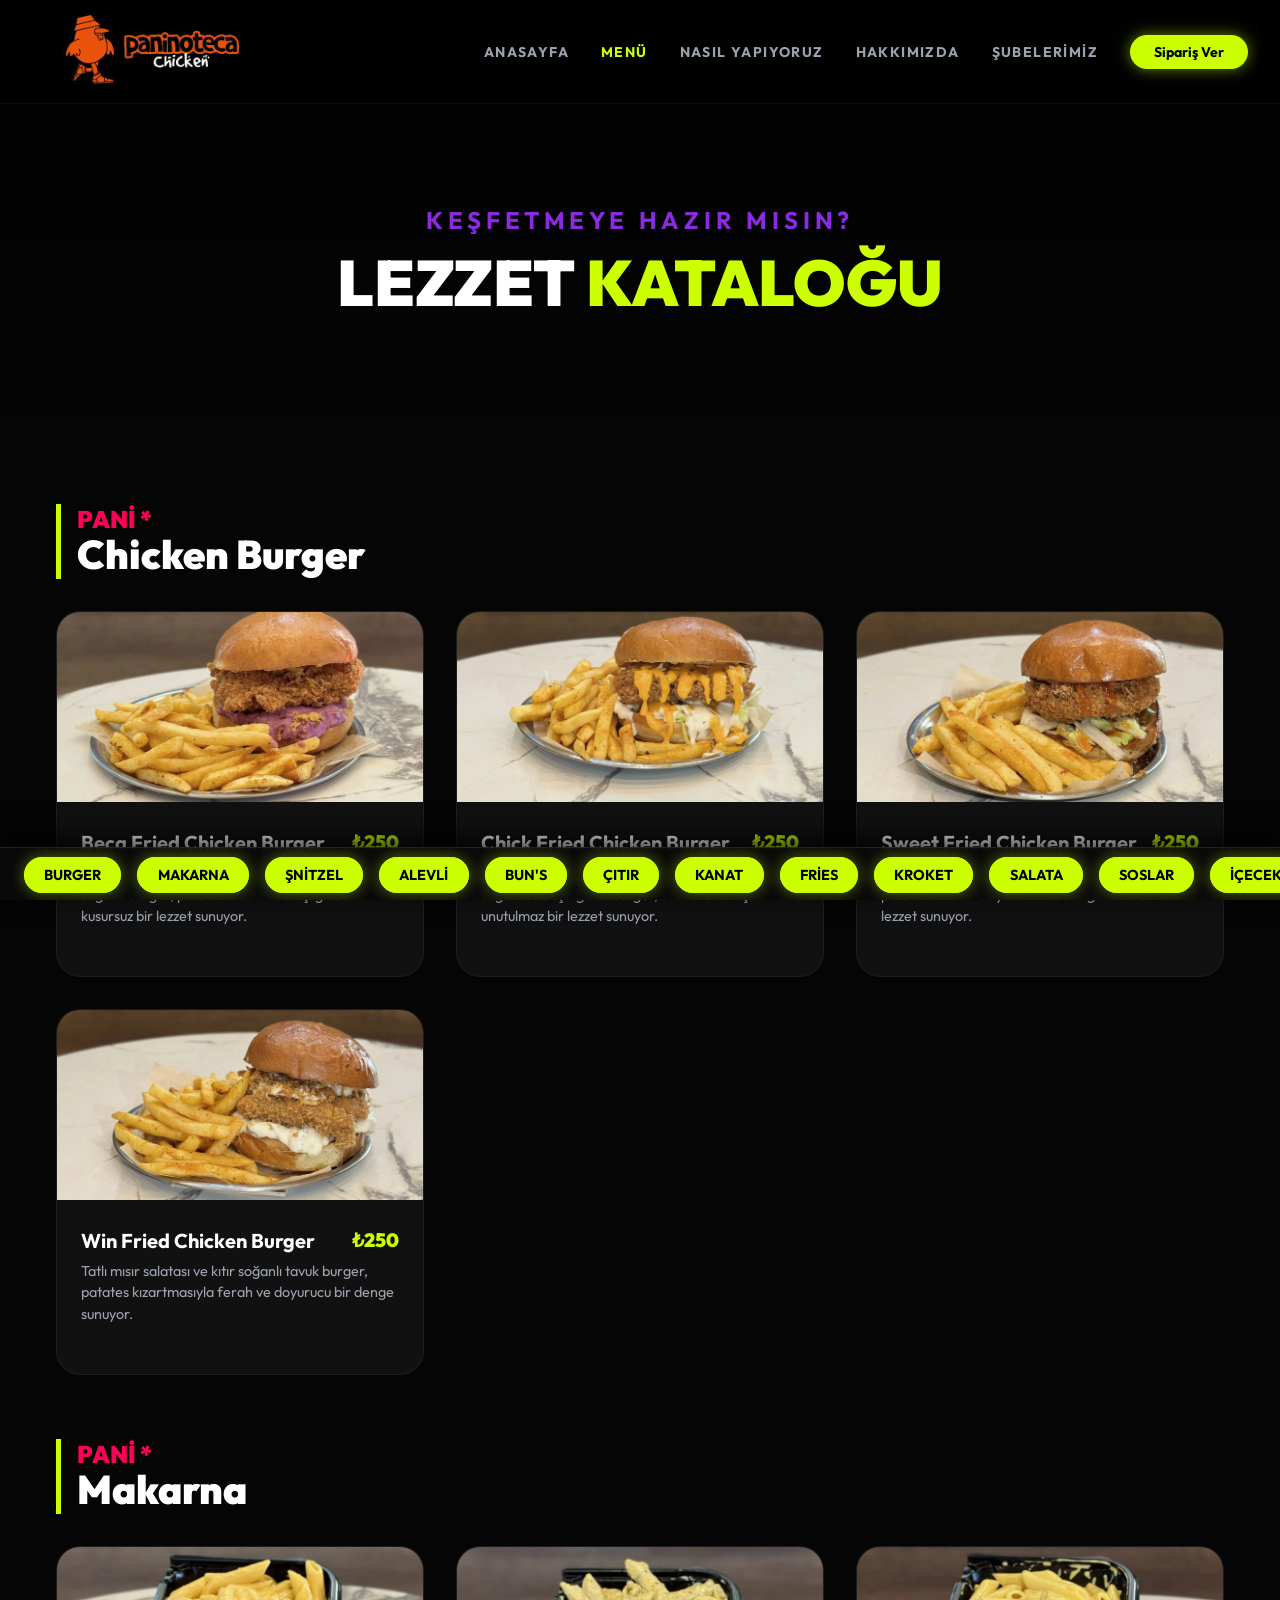
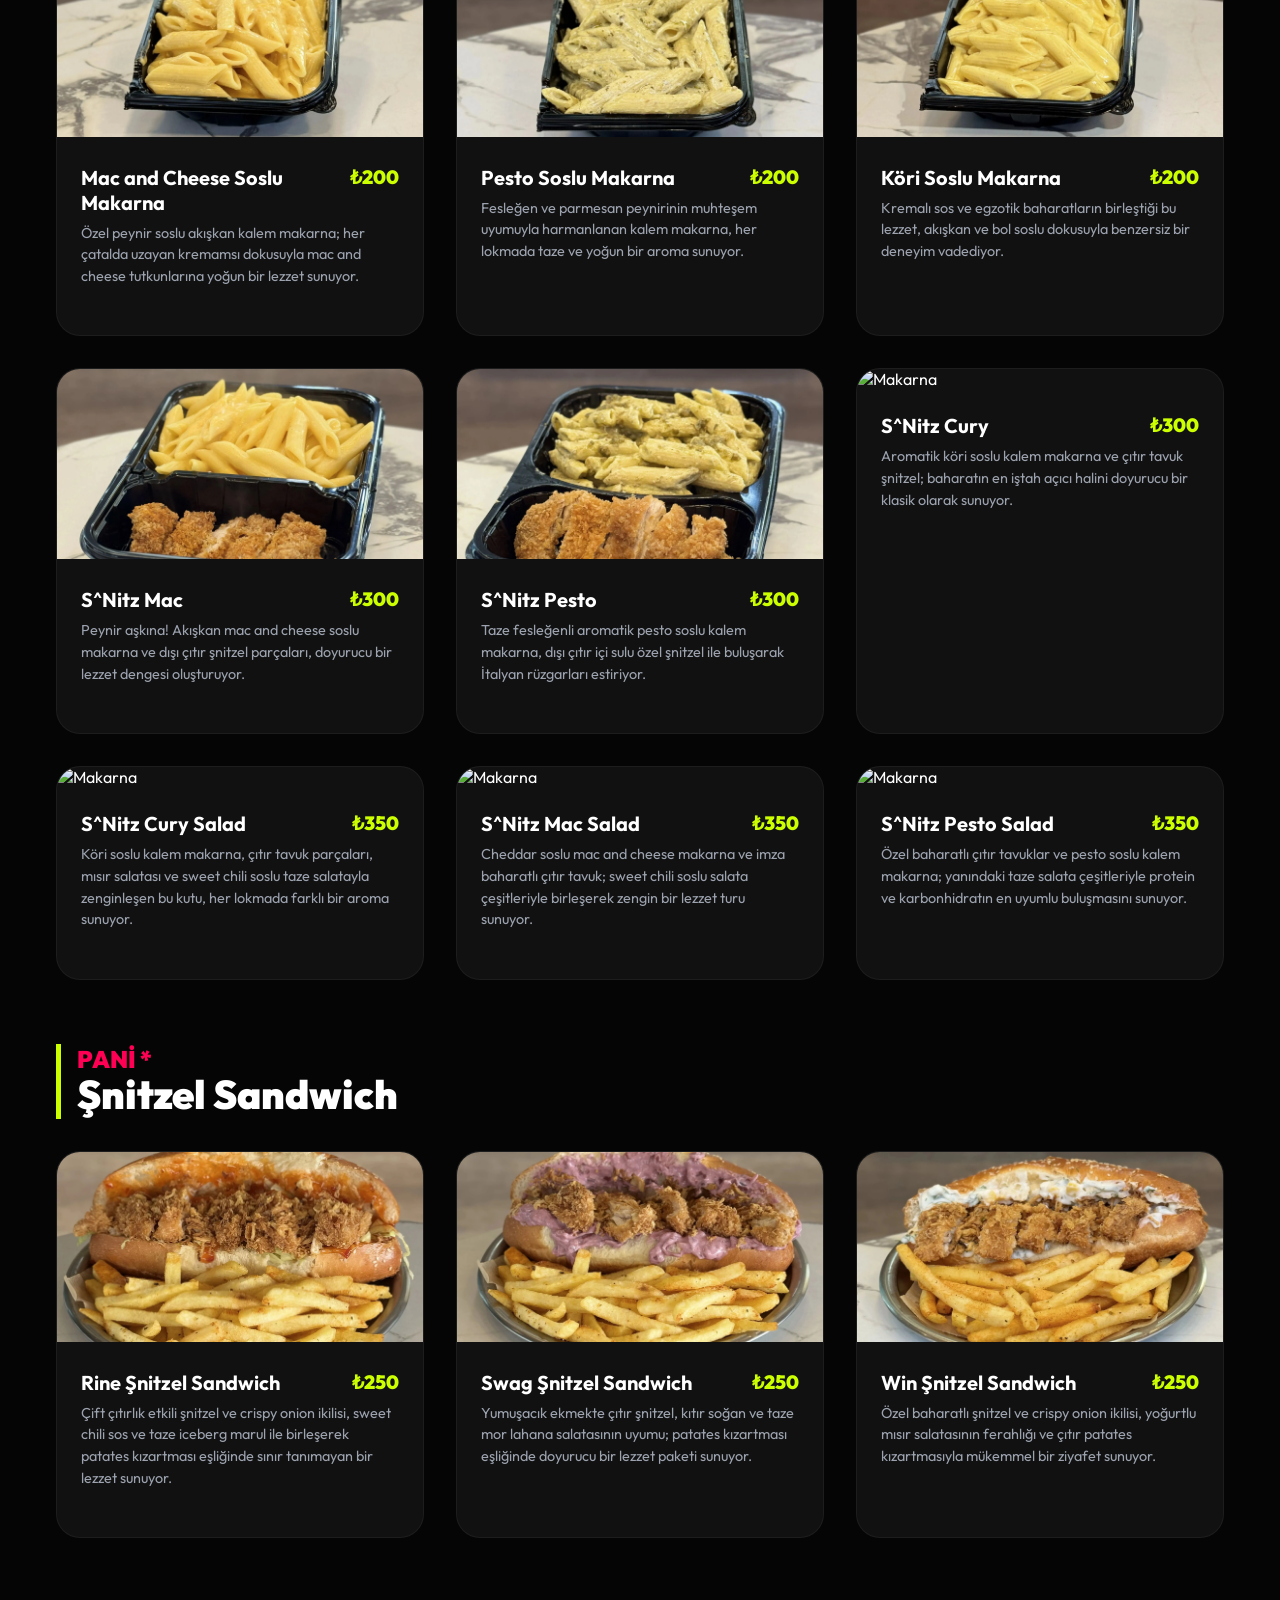
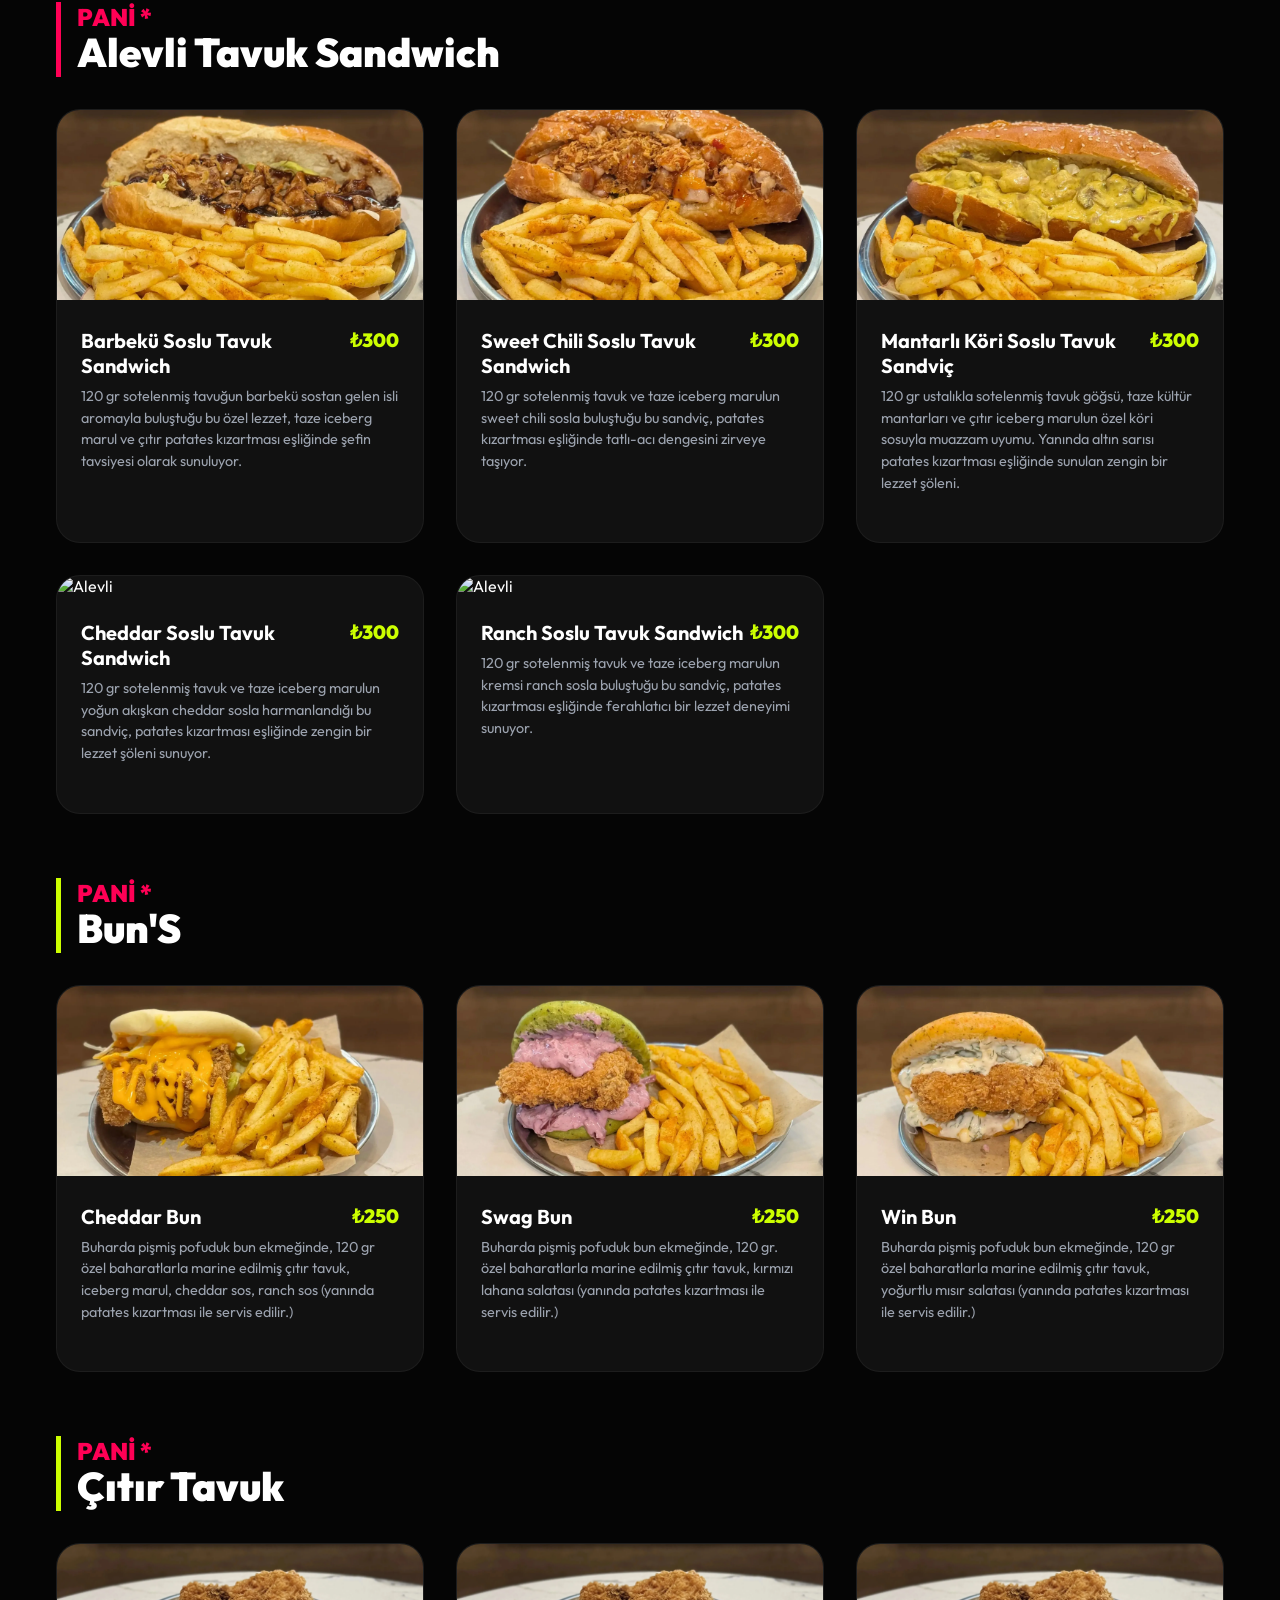
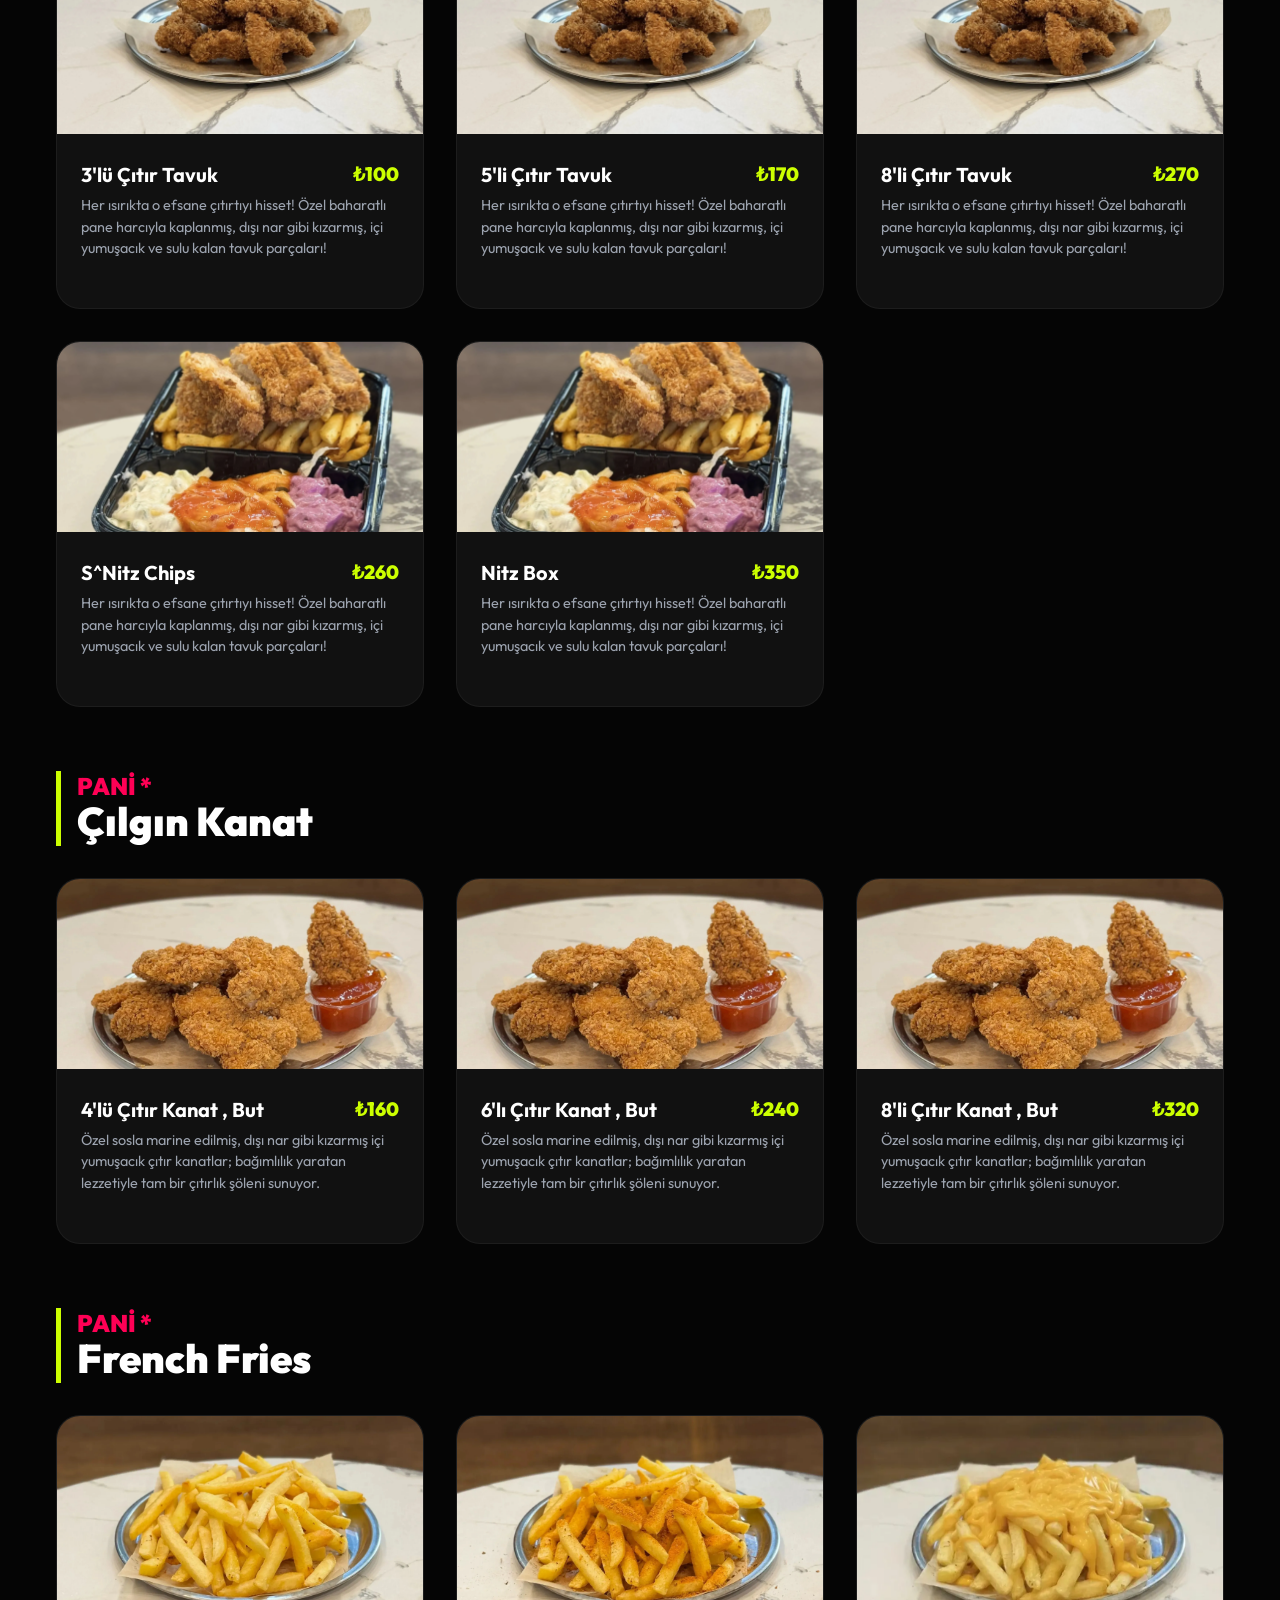
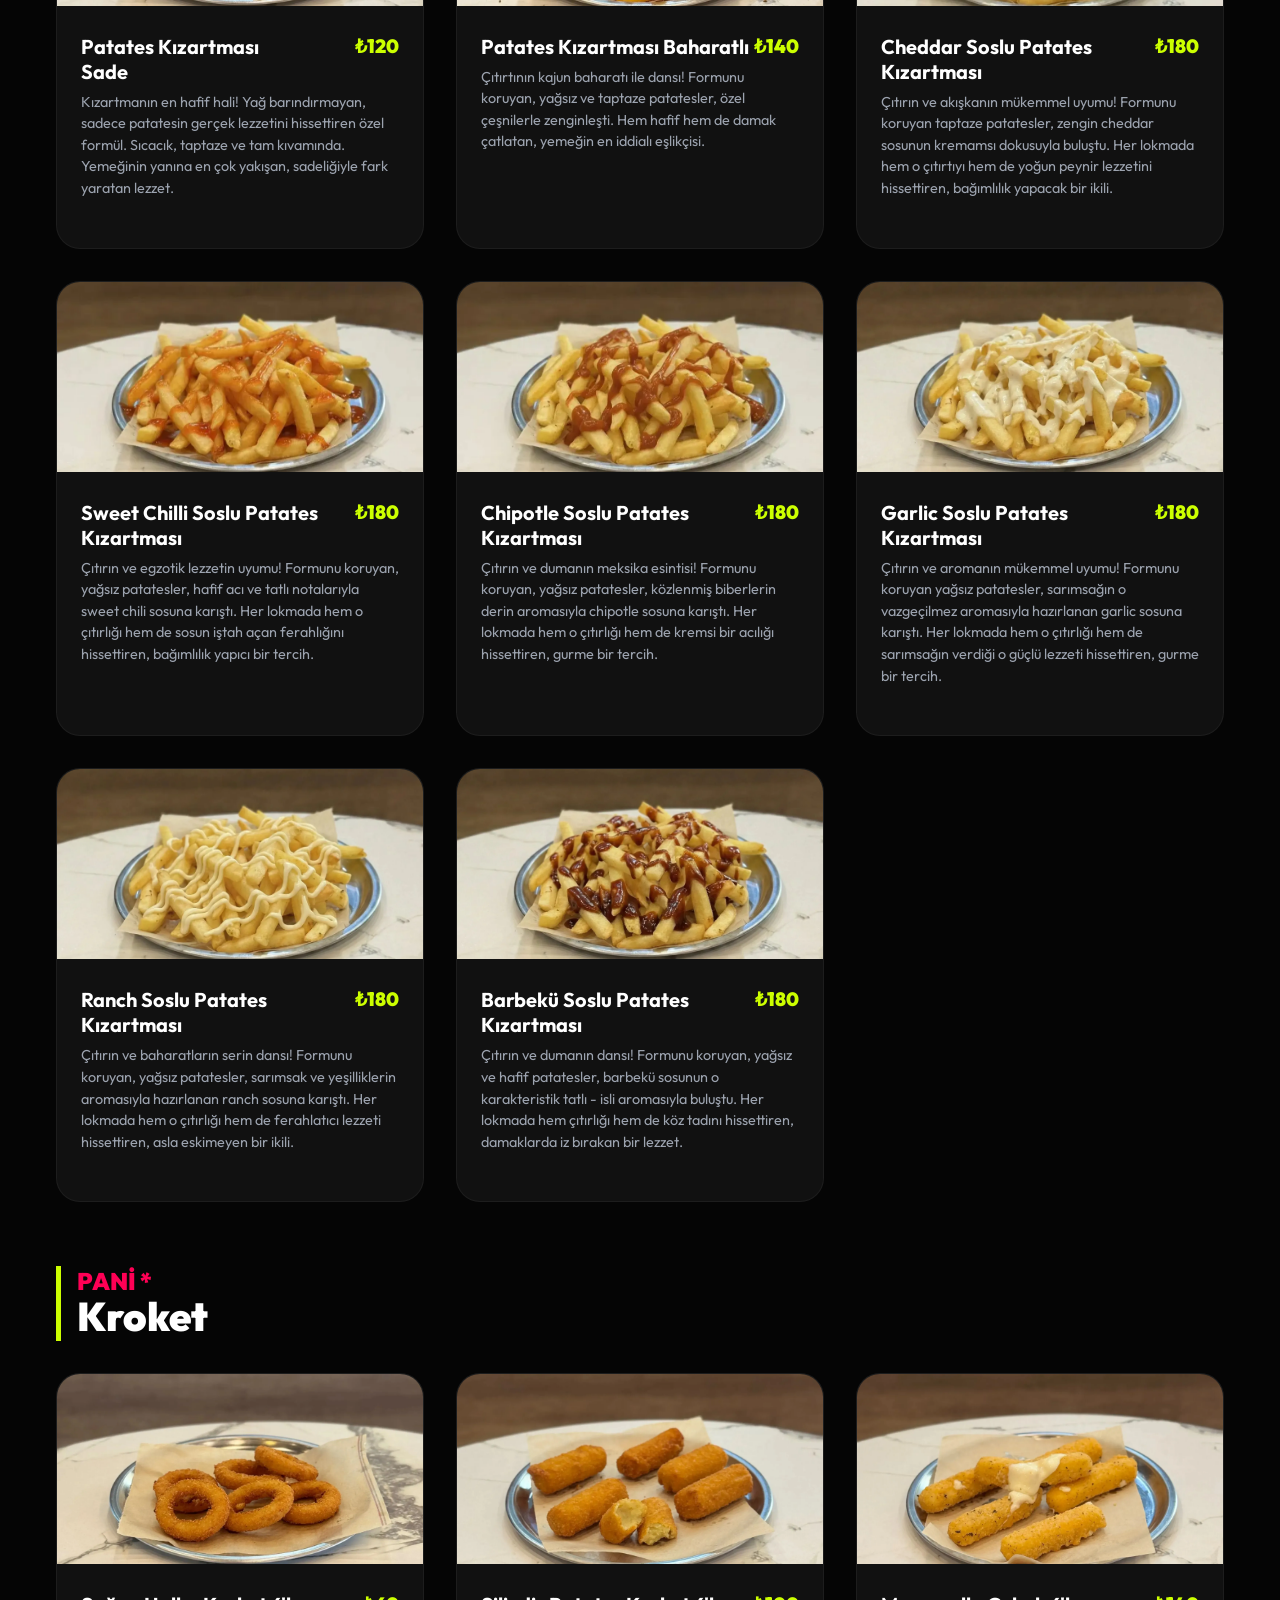
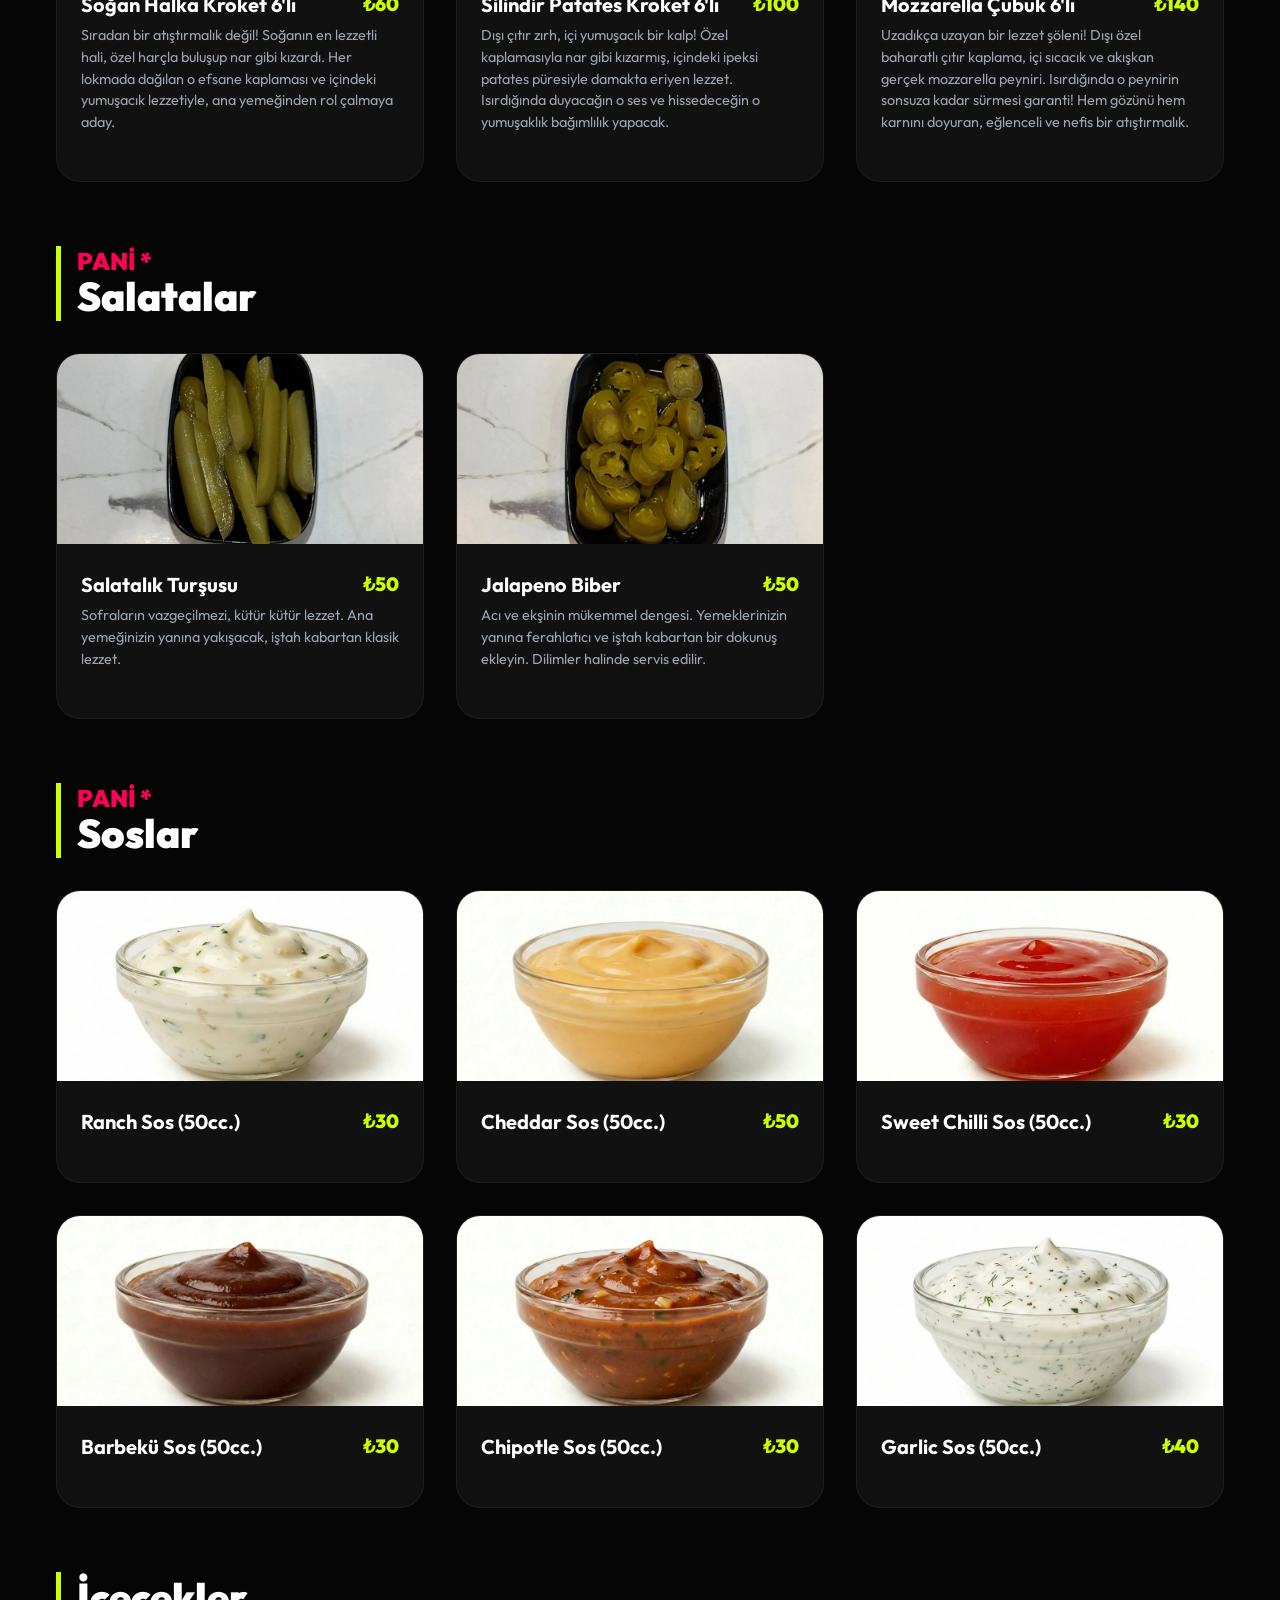
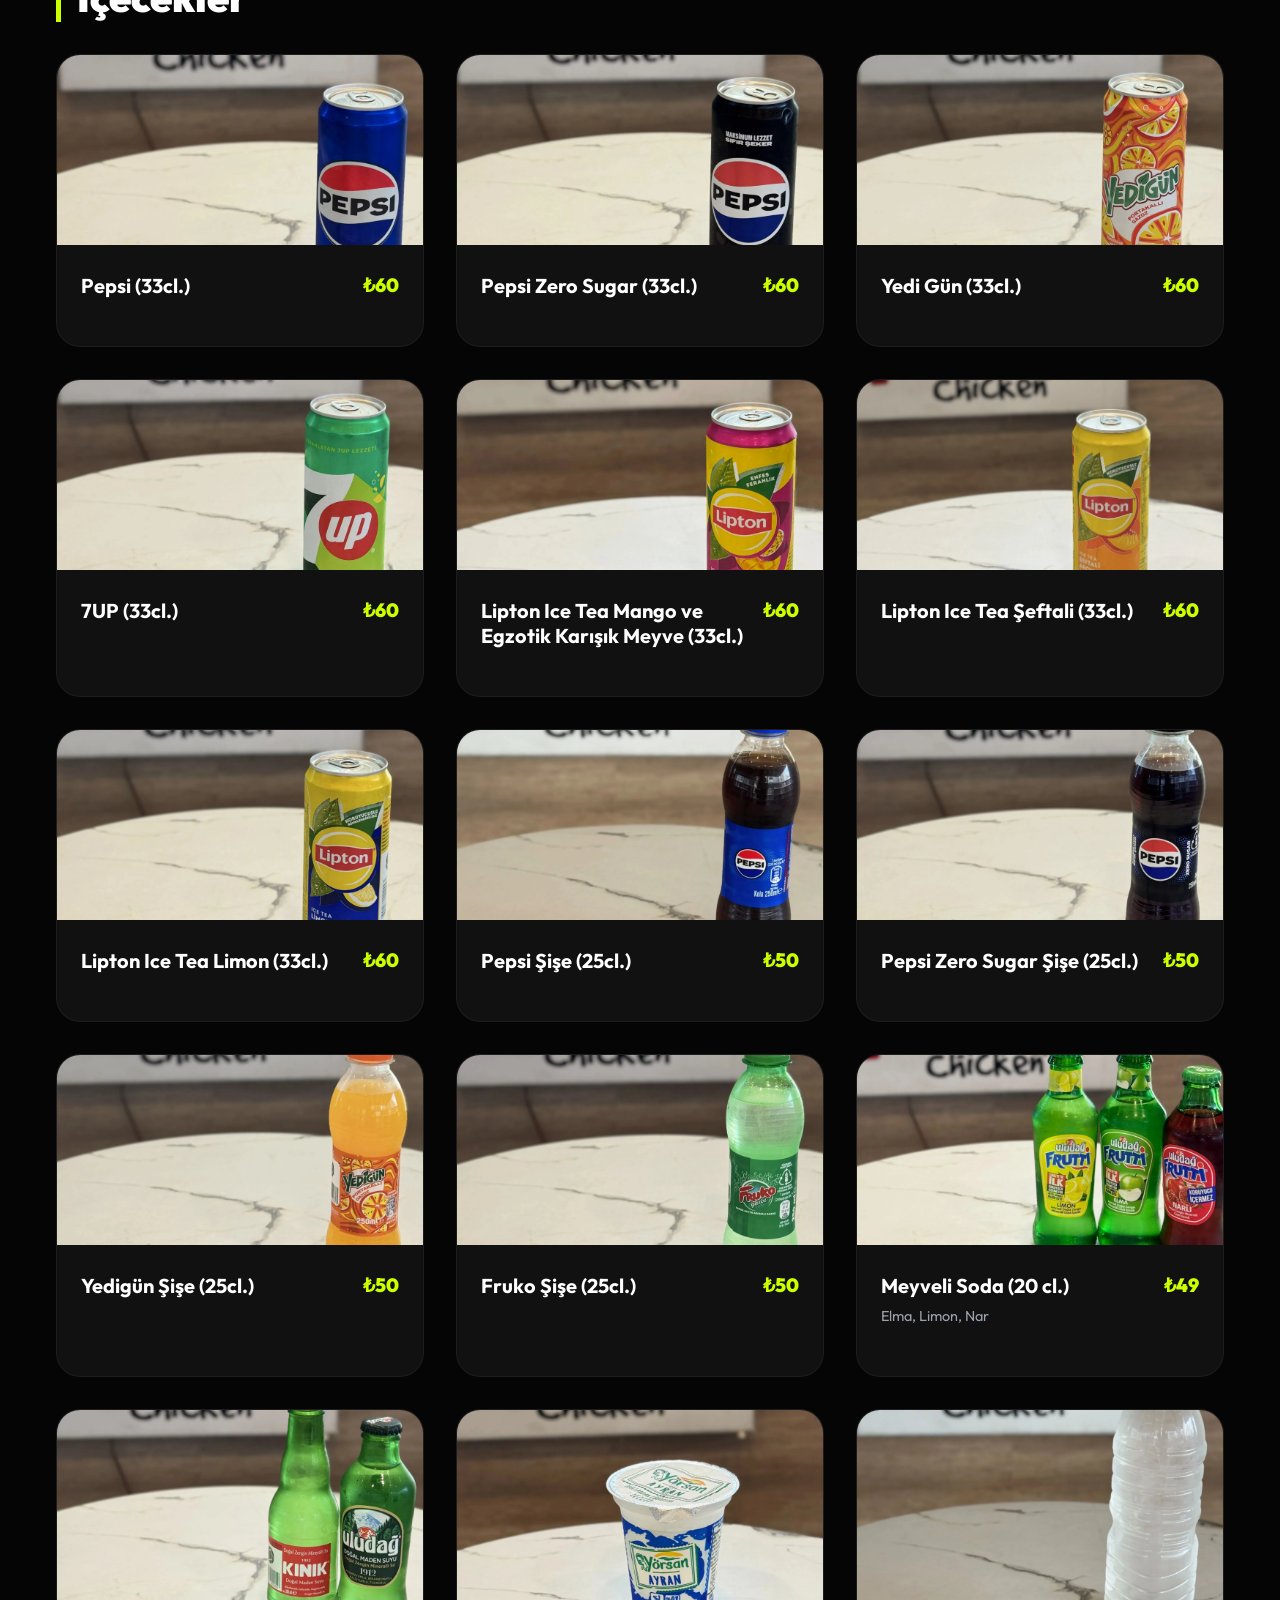
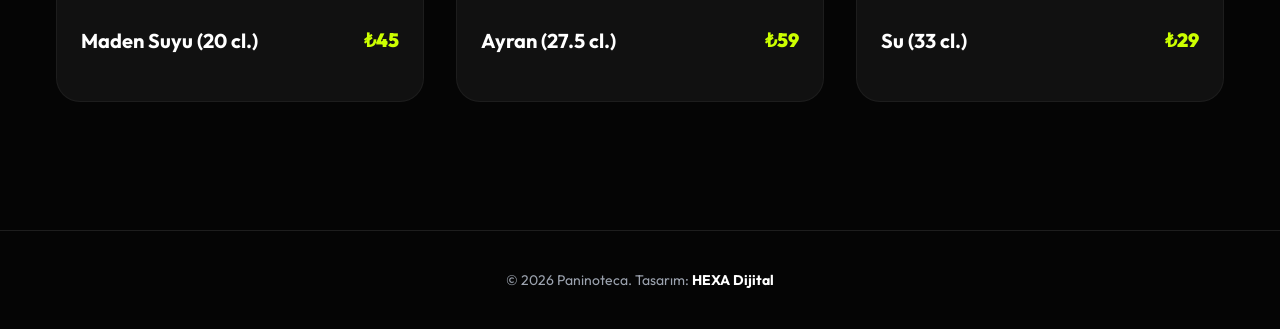
==== commit be798f7d: "dördüncü version" ====
--- a/menu.html
+++ b/menu.html
@@ -4,6 +4,39 @@
     <meta charset="UTF-8" />
     <meta name="viewport" content="width=device-width, initial-scale=1.0" />
     <title>Menü | Paninoteca - Neon & Crunch</title>
+    <meta
+      name="description"
+      content="Bursa Millet Mahallesi'nde %100 doğal, asla donuk ürün kullanmayan el yapımı çıtır tavuk, burger ve Bubble Tea! Hemen online sipariş verin."
+    />
+    <meta
+      name="keywords"
+      content="Bursa çıtır tavuk, Millet mahallesi burger, Paninoteca, bubble tea bursa, paket servis burger, el yapımı burger"
+    />
+    <link rel="canonical" href="https://paninotecachicken.com" />
+
+    <meta
+      property="og:title"
+      content="Paninoteca Chicken | Yeni Nesil Lezzet"
+    />
+    <meta
+      property="og:description"
+      content="Renkli ekmekler, patlayan lezzetler ve %100 doğal çıtır tavuk dünyası. Sipariş için tıkla!"
+    />
+    <meta
+      property="og:image"
+      content="https://paninotecachicken.com/assets/img/hero3.webp"
+    />
+    <meta property="og:url" content="https://paninotecachicken.com" />
+    <meta property="og:type" content="restaurant.restaurant" />
+
+    <link
+      href="https://fonts.googleapis.com/css2?family=Outfit:wght@300;400;700;900&display=swap"
+      rel="stylesheet"
+    />
+    <link
+      rel="stylesheet"
+      href="https://cdn.jsdelivr.net/npm/swiper@11/swiper-bundle.min.css"
+    />
 
     <link
       href="https://fonts.googleapis.com/css2?family=Outfit:wght@300;400;700;900&display=swap"
@@ -11,6 +44,7 @@
     />
     <link rel="stylesheet" href="assets/css/style.css" />
     <link rel="stylesheet" href="assets/css/hero.css" />
+    <link rel="icon" type="image/png" href="assets/img/logo/favicon.png" />
 
     <style>
       /* Bu sayfaya özel CSS'ler (Dosya kalabalığı yapmamak için buraya ekledim, istersen style.css'e taşıyabilirsin) */
@@ -604,9 +638,9 @@
                   <span class="item-price">₺300</span>
                 </div>
                 <p class="item-desc">
-                  Barbekü sosun isli aromasıyla buluşan 120 gr sotelenmiş tavuk
-                  ve taze iceberg marul; patates kızartması eşliğinde şefin
-                  tavsiyesi bir lezzet yolculuğu sunuyor.
+                  120 gr sotelenmiş tavuğun barbekü sostan gelen isli aromayla
+                  buluştuğu bu özel lezzet, taze iceberg marul ve çıtır patates
+                  kızartması eşliğinde şefin tavsiyesi olarak sunuluyor.
                 </p>
               </div>
             </div>
@@ -641,9 +675,10 @@
                   <span class="item-price">₺300</span>
                 </div>
                 <p class="item-desc">
-                  120 gr sotelenmiş tavuk ve taze iceberg marulun köri sosla
-                  buluştuğu bu sandviç, patates kızartması eşliğinde zengin bir
-                  lezzet deneyimi sunuyor.
+                  120 gr ustalıkla sotelenmiş tavuk göğsü, taze kültür
+                  mantarları ve çıtır iceberg marulun özel köri sosuyla muazzam
+                  uyumu. Yanında altın sarısı patates kızartması eşliğinde
+                  sunulan zengin bir lezzet şöleni.
                 </p>
               </div>
             </div>
@@ -783,7 +818,7 @@
               />
               <div class="item-content">
                 <div class="item-header">
-                  <h3 class="item-title">5'lİ Çıtır Tavuk</h3>
+                  <h3 class="item-title">5'li Çıtır Tavuk</h3>
                   <span class="item-price">₺170</span>
                 </div>
                 <p class="item-desc">
@@ -902,7 +937,7 @@
               />
               <div class="item-content">
                 <div class="item-header">
-                  <h3 class="item-title">8'lı Çıtır Kanat , But</h3>
+                  <h3 class="item-title">8'li Çıtır Kanat , But</h3>
                   <span class="item-price">₺320</span>
                 </div>
                 <p class="item-desc">
@@ -928,7 +963,10 @@
               />
               <div class="item-content">
                 <div class="item-header">
-                  <h3 class="item-title">Patates Kızartması Sade</h3>
+                  <h3 class="item-title">
+                    Patates Kızartması <br />
+                    Sade
+                  </h3>
                   <span class="item-price">₺120</span>
                 </div>
                 <p class="item-desc">
@@ -1201,7 +1239,7 @@
               />
               <div class="item-content">
                 <div class="item-header">
-                  <h3 class="item-title">Ranch Sos</h3>
+                  <h3 class="item-title">Ranch Sos (50cc.)</h3>
                   <span class="item-price">₺30</span>
                 </div>
                 <p class="item-desc"></p>
@@ -1215,7 +1253,7 @@
               />
               <div class="item-content">
                 <div class="item-header">
-                  <h3 class="item-title">Cheddar Sos</h3>
+                  <h3 class="item-title">Cheddar Sos (50cc.)</h3>
                   <span class="item-price">₺50</span>
                 </div>
                 <p class="item-desc"></p>
@@ -1305,7 +1343,7 @@
               />
               <div class="item-content">
                 <div class="item-header">
-                  <h3 class="item-title">Pepsi Zero Sugar(33cl.)</h3>
+                  <h3 class="item-title">Pepsi Zero Sugar (33cl.)</h3>
                   <span class="item-price">₺60</span>
                 </div>
                 <p class="item-desc"></p>
@@ -1348,8 +1386,7 @@
               <div class="item-content">
                 <div class="item-header">
                   <h3 class="item-title">
-                    Lipton Ice Tea Mango ve Egzotik Karışık Meyve (33 Cl)
-                    (33cl.)
+                    Lipton Ice Tea Mango ve Egzotik Karışık Meyve (33cl.)
                   </h3>
                   <span class="item-price">₺60</span>
                 </div>
@@ -1392,7 +1429,7 @@
               />
               <div class="item-content">
                 <div class="item-header">
-                  <h3 class="item-title">Pepsi Sise (25cl.)</h3>
+                  <h3 class="item-title">Pepsi Şişe (25cl.)</h3>
                   <span class="item-price">₺50</span>
                 </div>
                 <p class="item-desc"></p>
@@ -1406,7 +1443,7 @@
               />
               <div class="item-content">
                 <div class="item-header">
-                  <h3 class="item-title">Pepsi Zero Sugar Sise (25cl.)</h3>
+                  <h3 class="item-title">Pepsi Zero Sugar Şişe (25cl.)</h3>
                   <span class="item-price">₺50</span>
                 </div>
                 <p class="item-desc"></p>
@@ -1451,7 +1488,7 @@
                   <h3 class="item-title">Meyveli Soda (20 cl.)</h3>
                   <span class="item-price">₺49</span>
                 </div>
-                <p class="item-desc"></p>
+                <p class="item-desc">Elma, Limon, Nar</p>
               </div>
             </div>
             <div class="menu-item">
@@ -1620,5 +1657,46 @@
         });
       };
     </script>
+    <script type="application/ld+json">
+      {
+        "@context": "https://schema.org",
+        "@type": "Restaurant",
+        "name": "Paninoteca Chicken",
+        "image": "https://paninotecachicken.com/assets/img/hero3.webp",
+        "@id": "https://paninotecachicken.com/",
+        "url": "https://paninotecachicken.com/",
+        "telephone": "05314568412",
+        "address": {
+          "@type": "PostalAddress",
+          "streetAddress": "Millet Mh. 8. Ova SK. NO:58",
+          "addressLocality": "Yıldırım",
+          "addressRegion": "Bursa",
+          "postalCode": "16320",
+          "addressCountry": "TR"
+        },
+        "geo": {
+          "@type": "GeoCoordinates",
+          "latitude": 40.2,
+          "longitude": 29.1
+        },
+        "servesCuisine": ["Burger", "Çıtır Tavuk", "Fast Food", "Bubble Tea"],
+        "priceRange": "₺₺",
+        "openingHoursSpecification": {
+          "@type": "OpeningHoursSpecification",
+          "dayOfWeek": [
+            "Monday",
+            "Tuesday",
+            "Wednesday",
+            "Thursday",
+            "Friday",
+            "Saturday",
+            "Sunday"
+          ],
+          "opens": "11:00",
+          "closes": "02:00"
+        },
+        "sameAs": ["https://www.instagram.com/paninoteca_chicken/"]
+      }
+    </script>
   </body>
 </html>
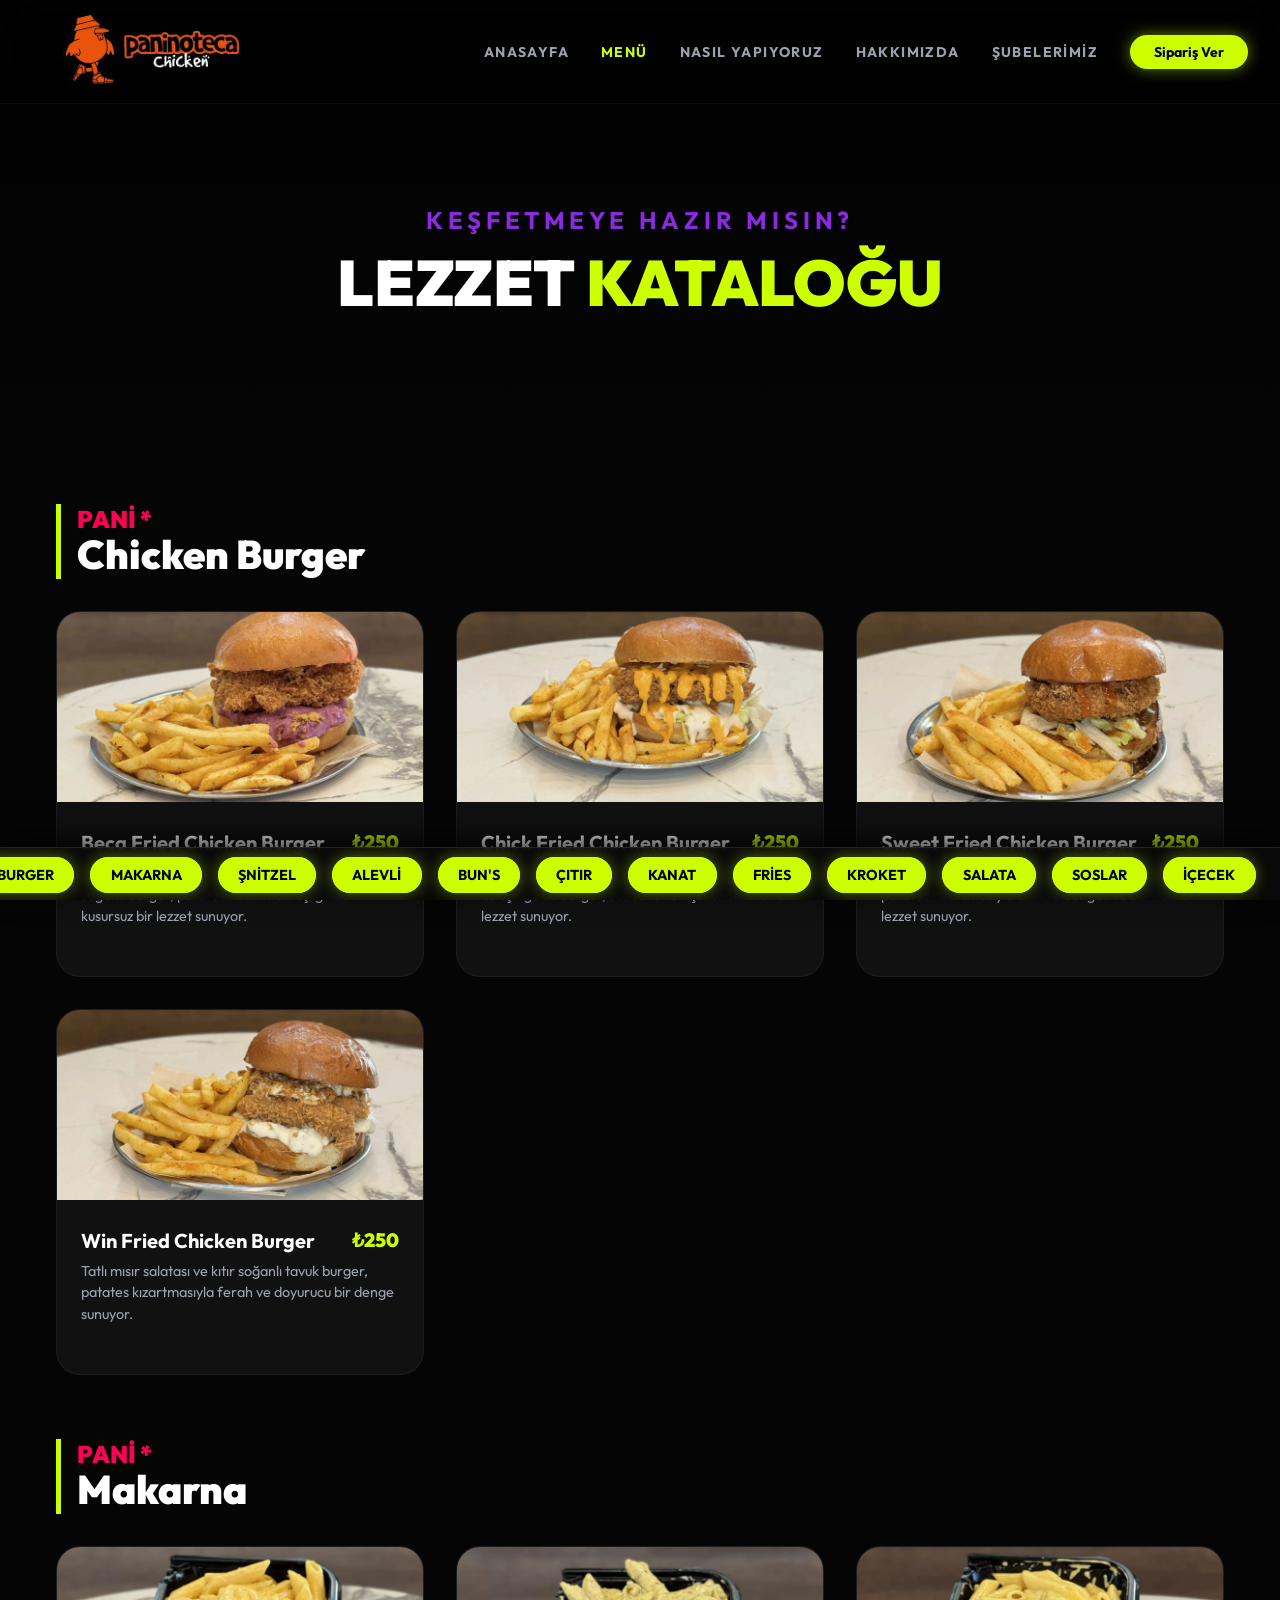
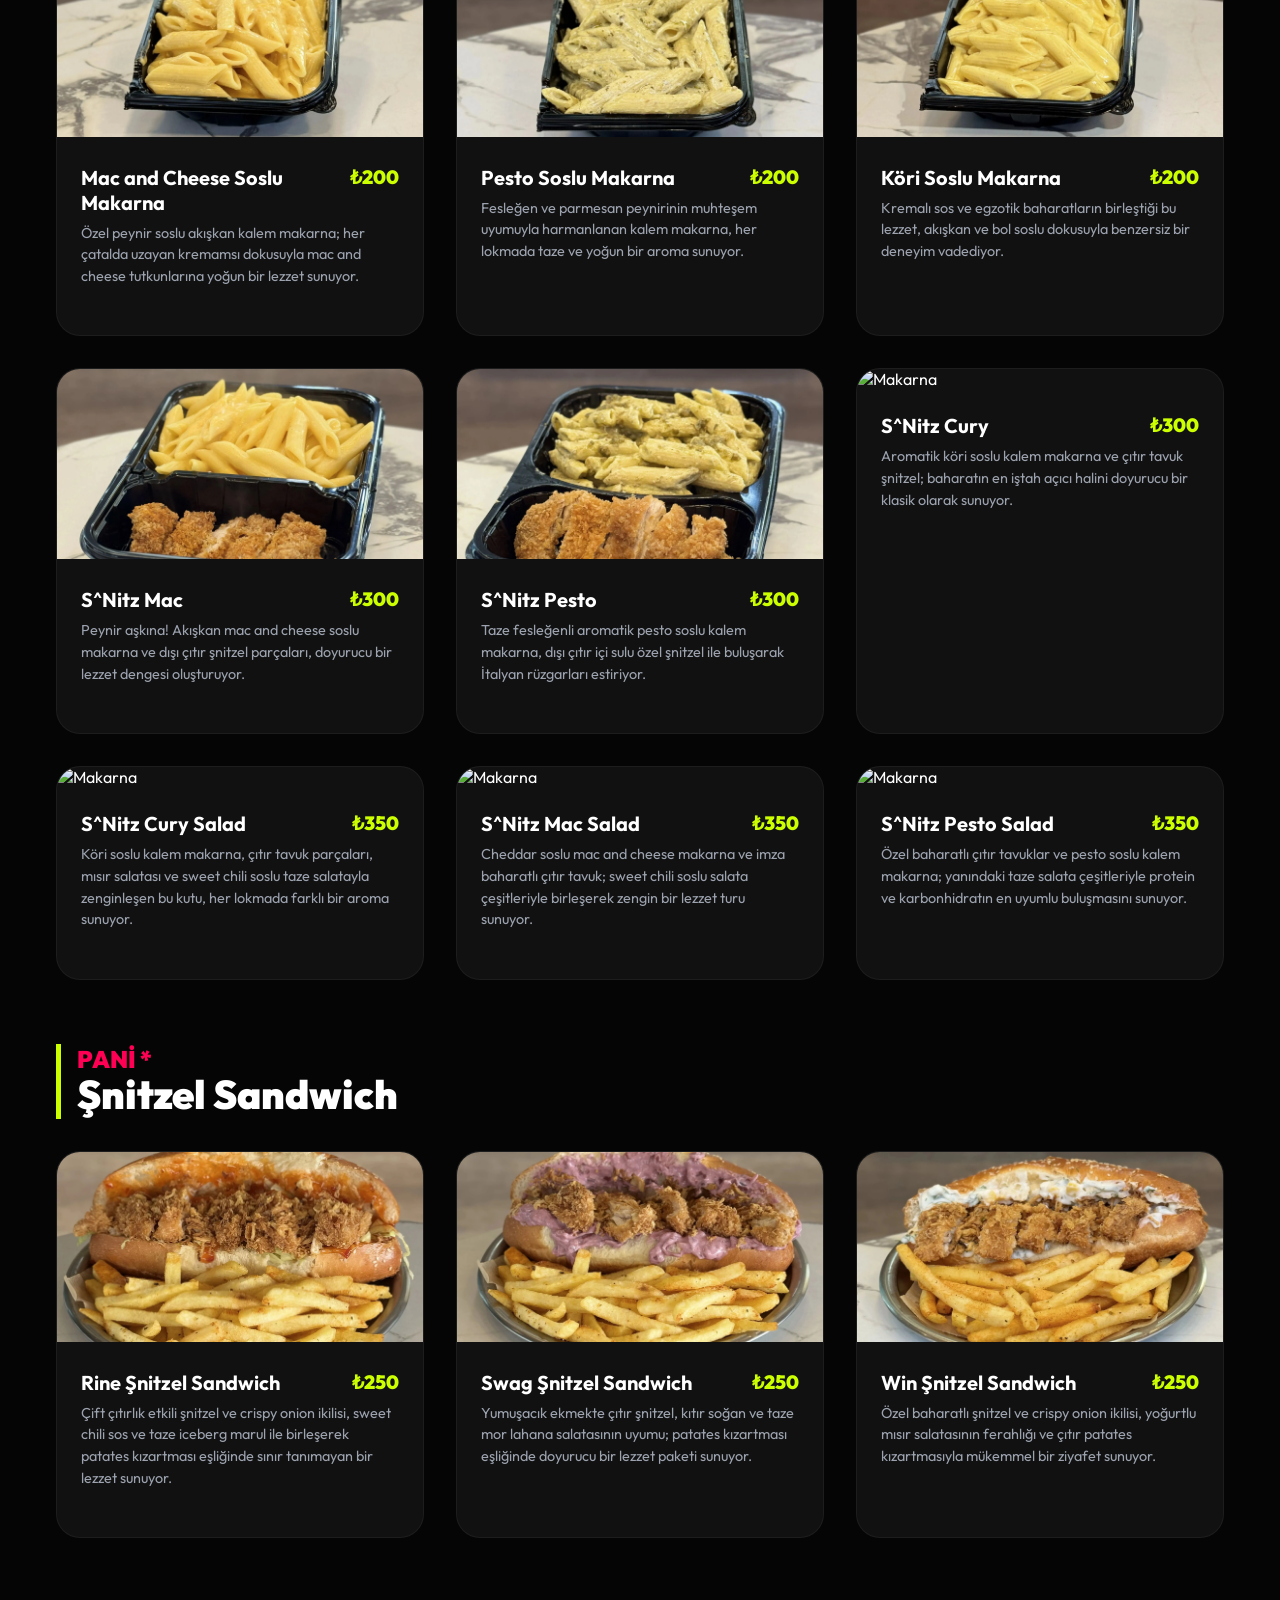
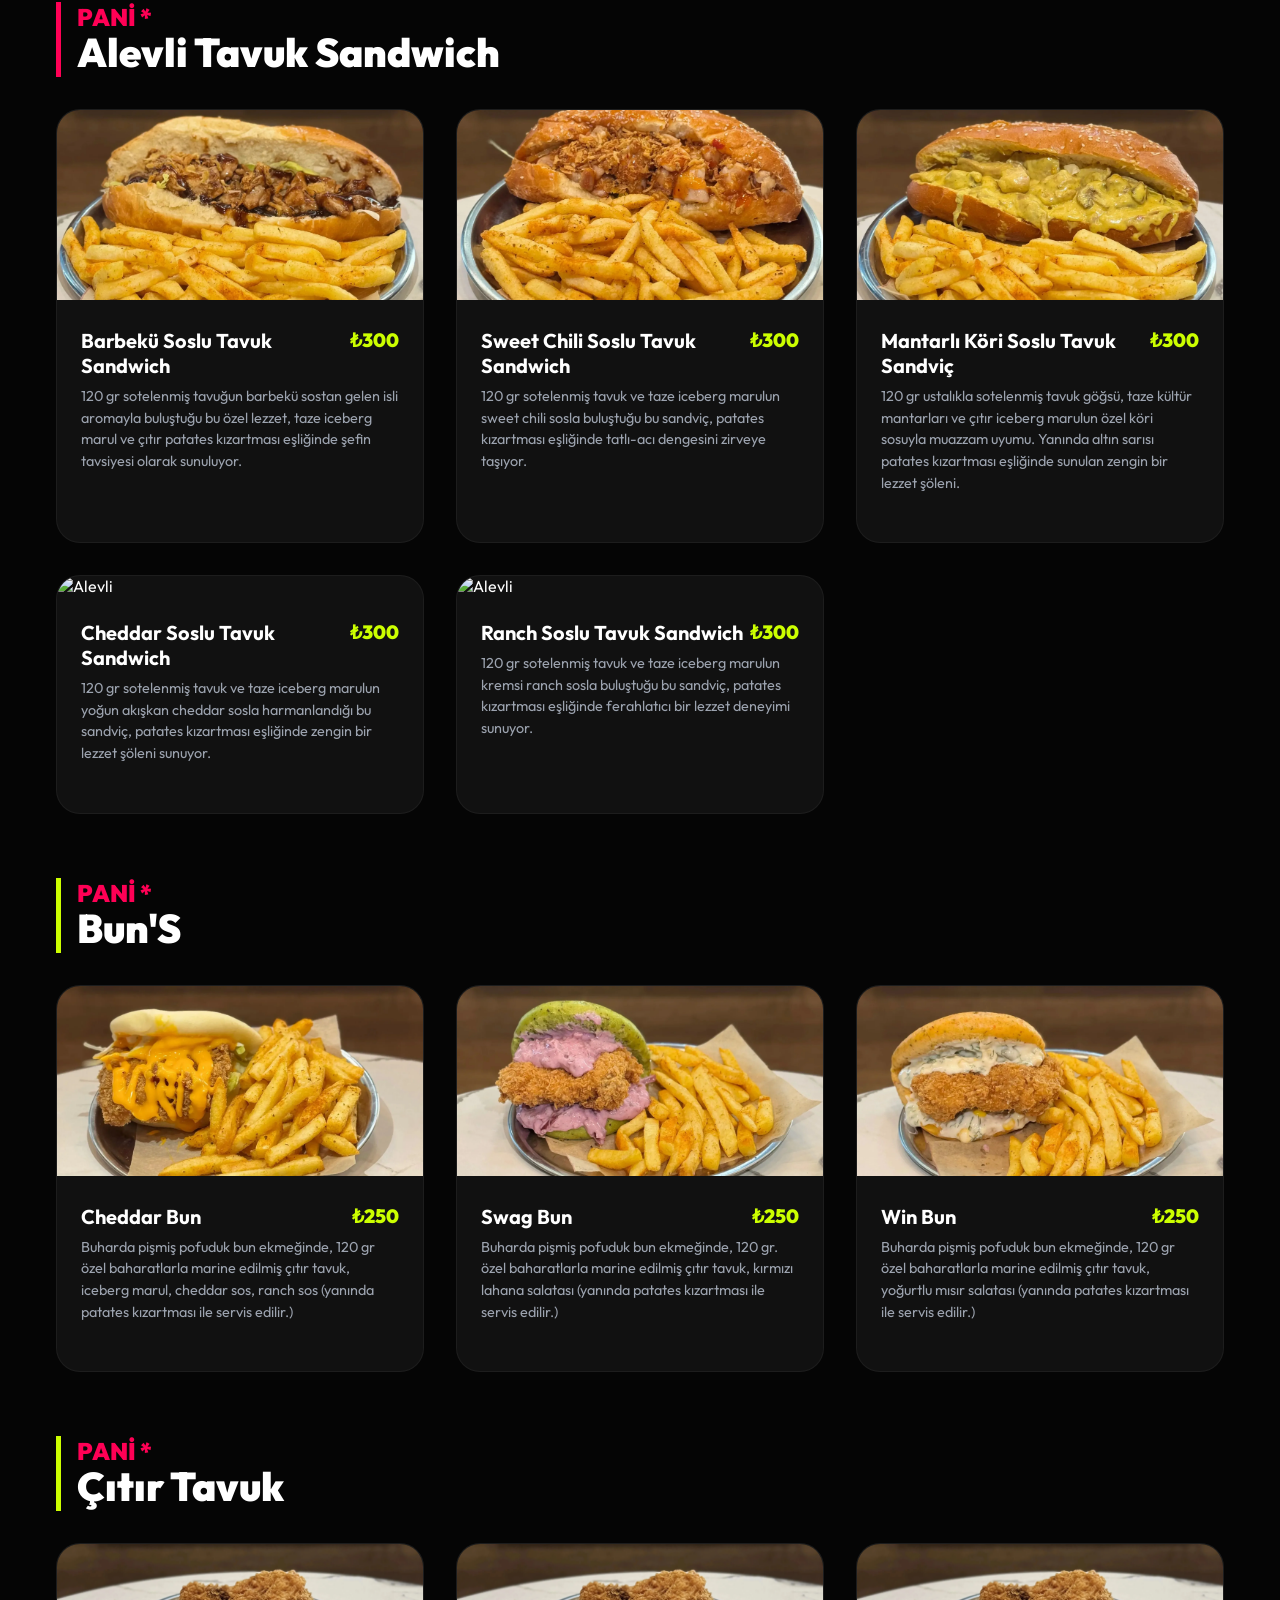
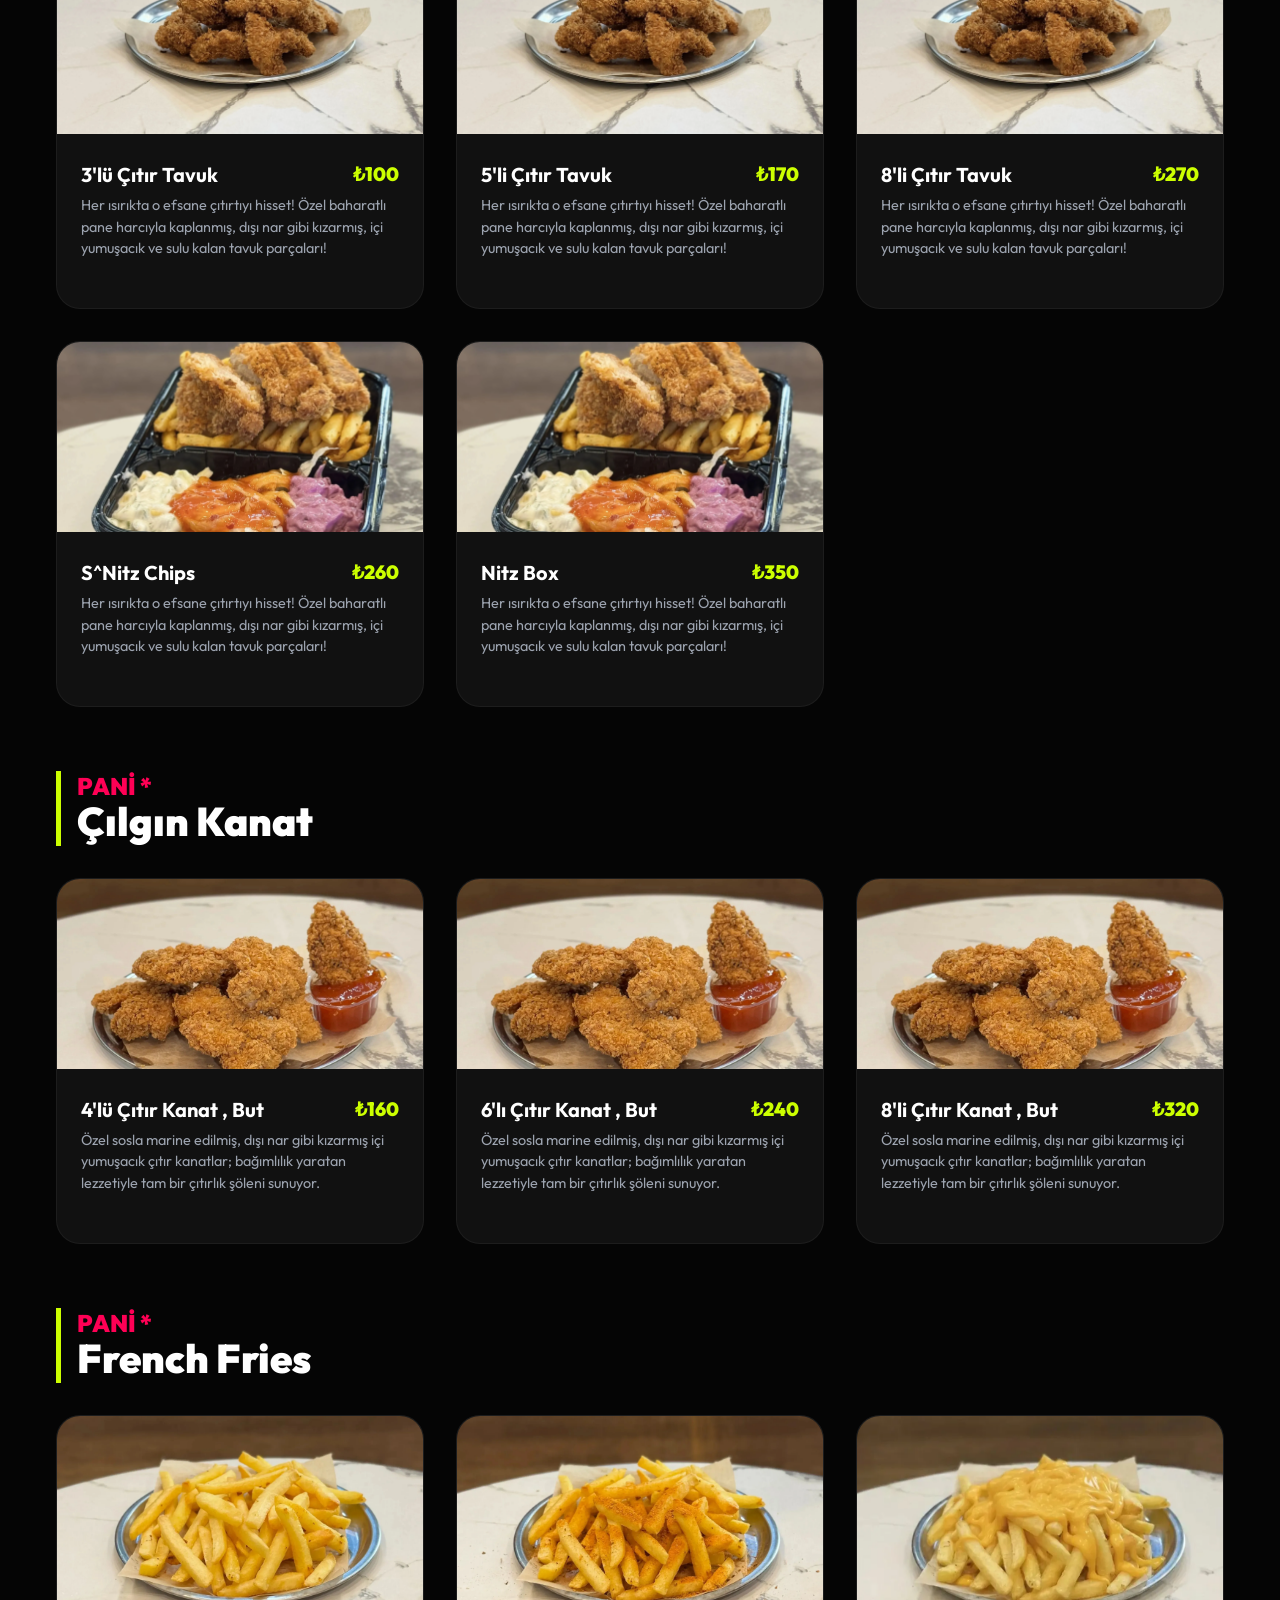
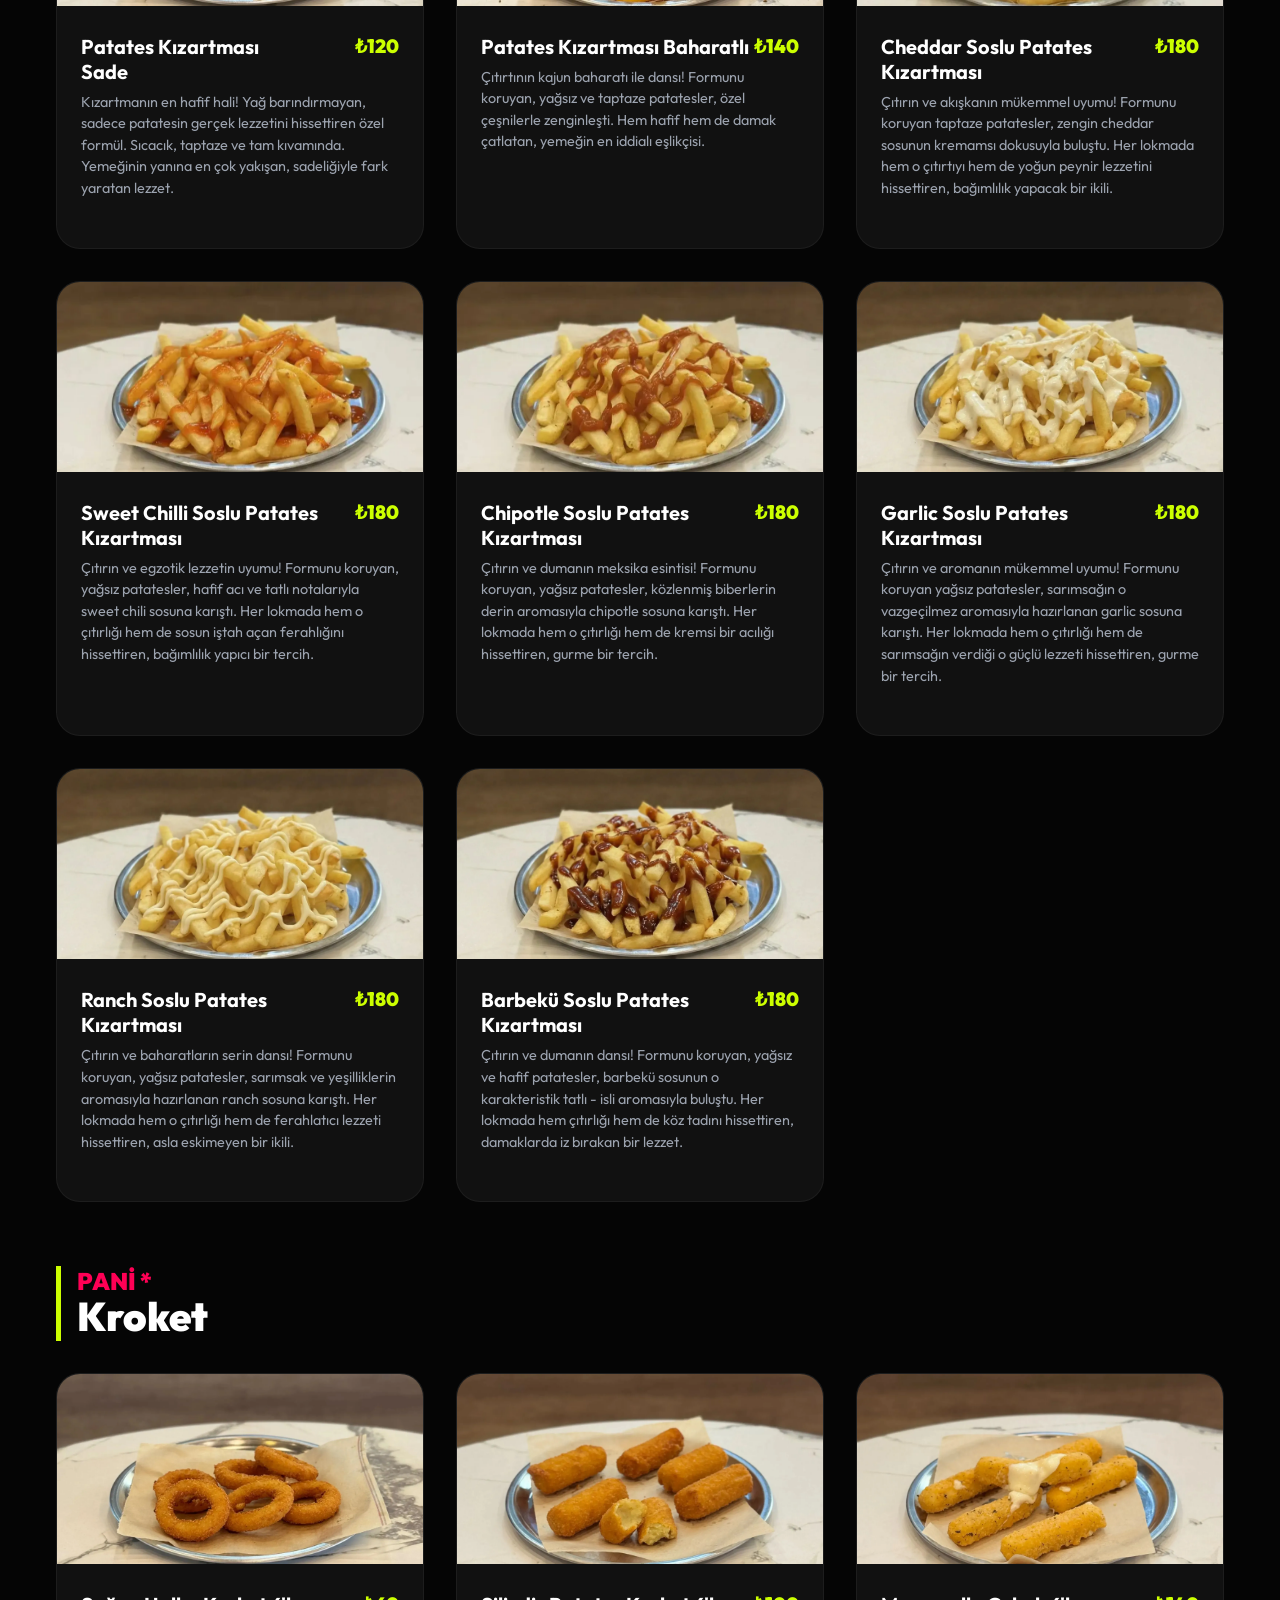
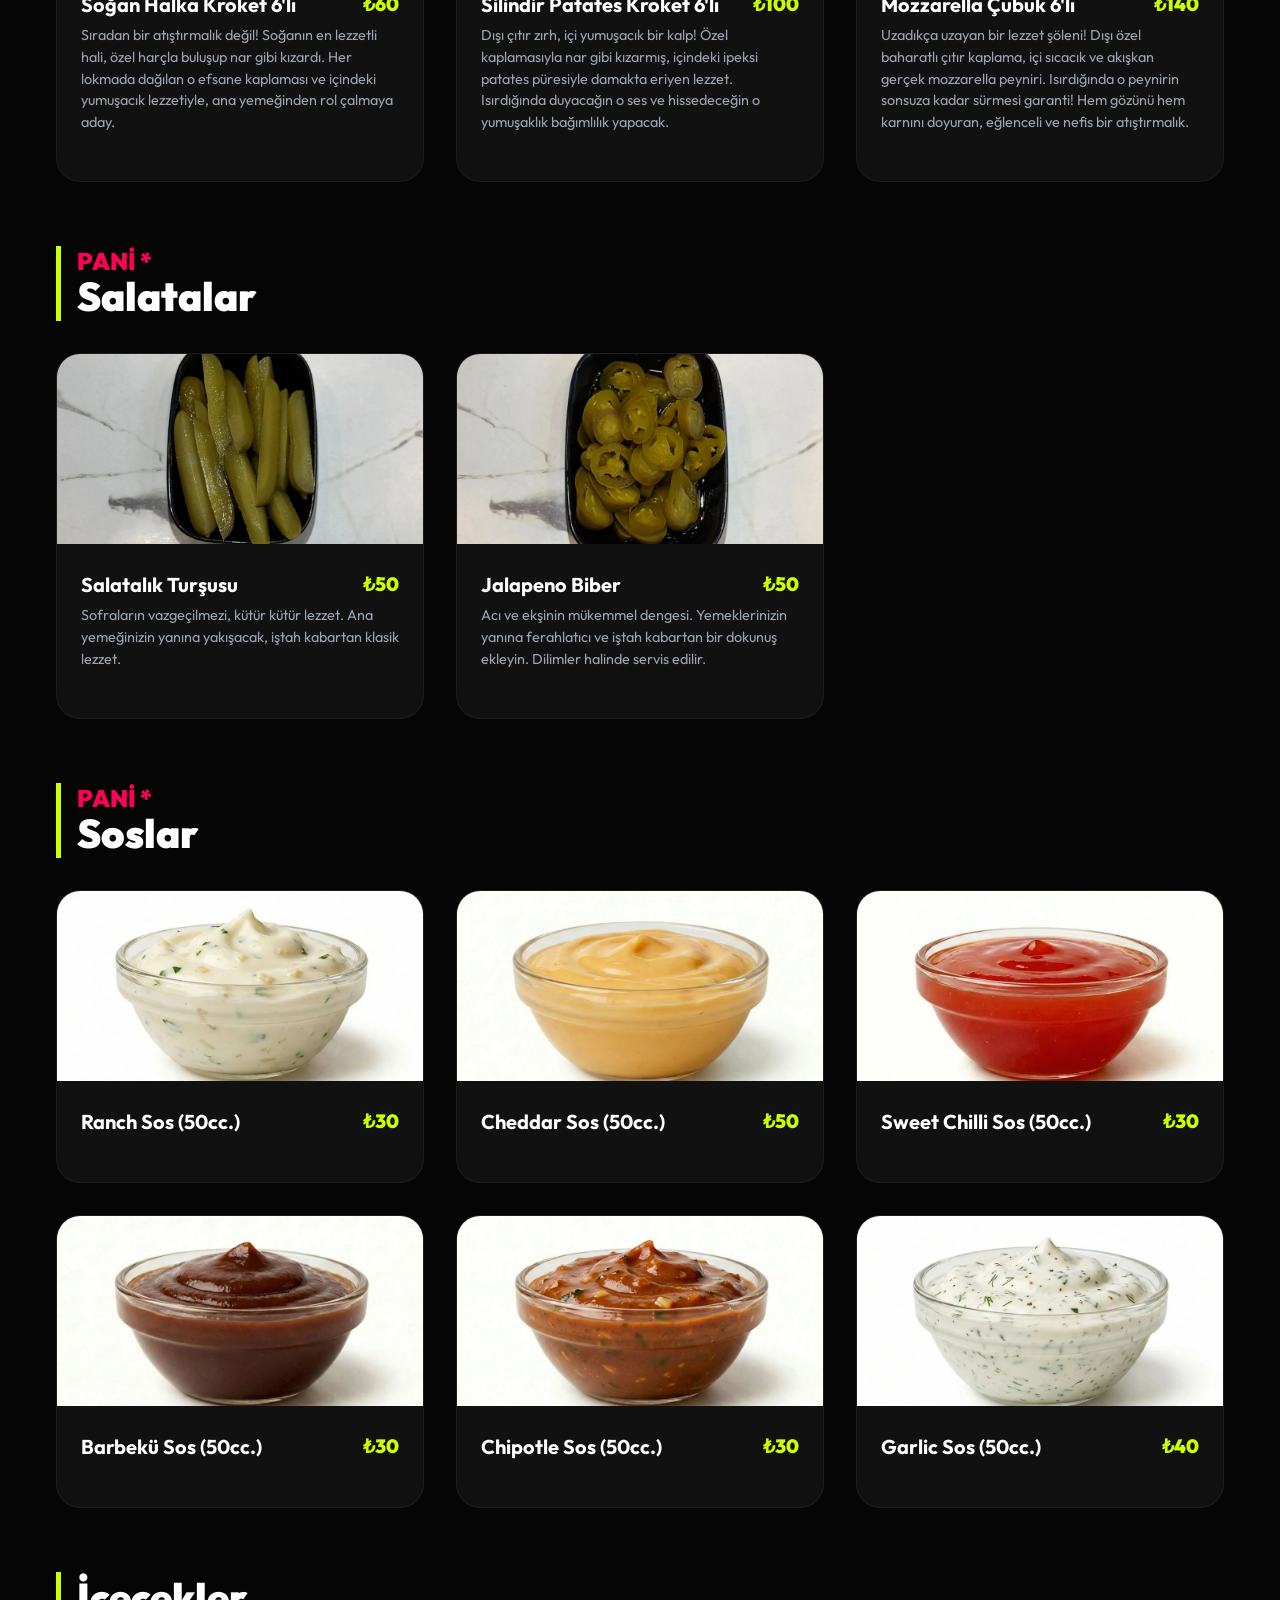
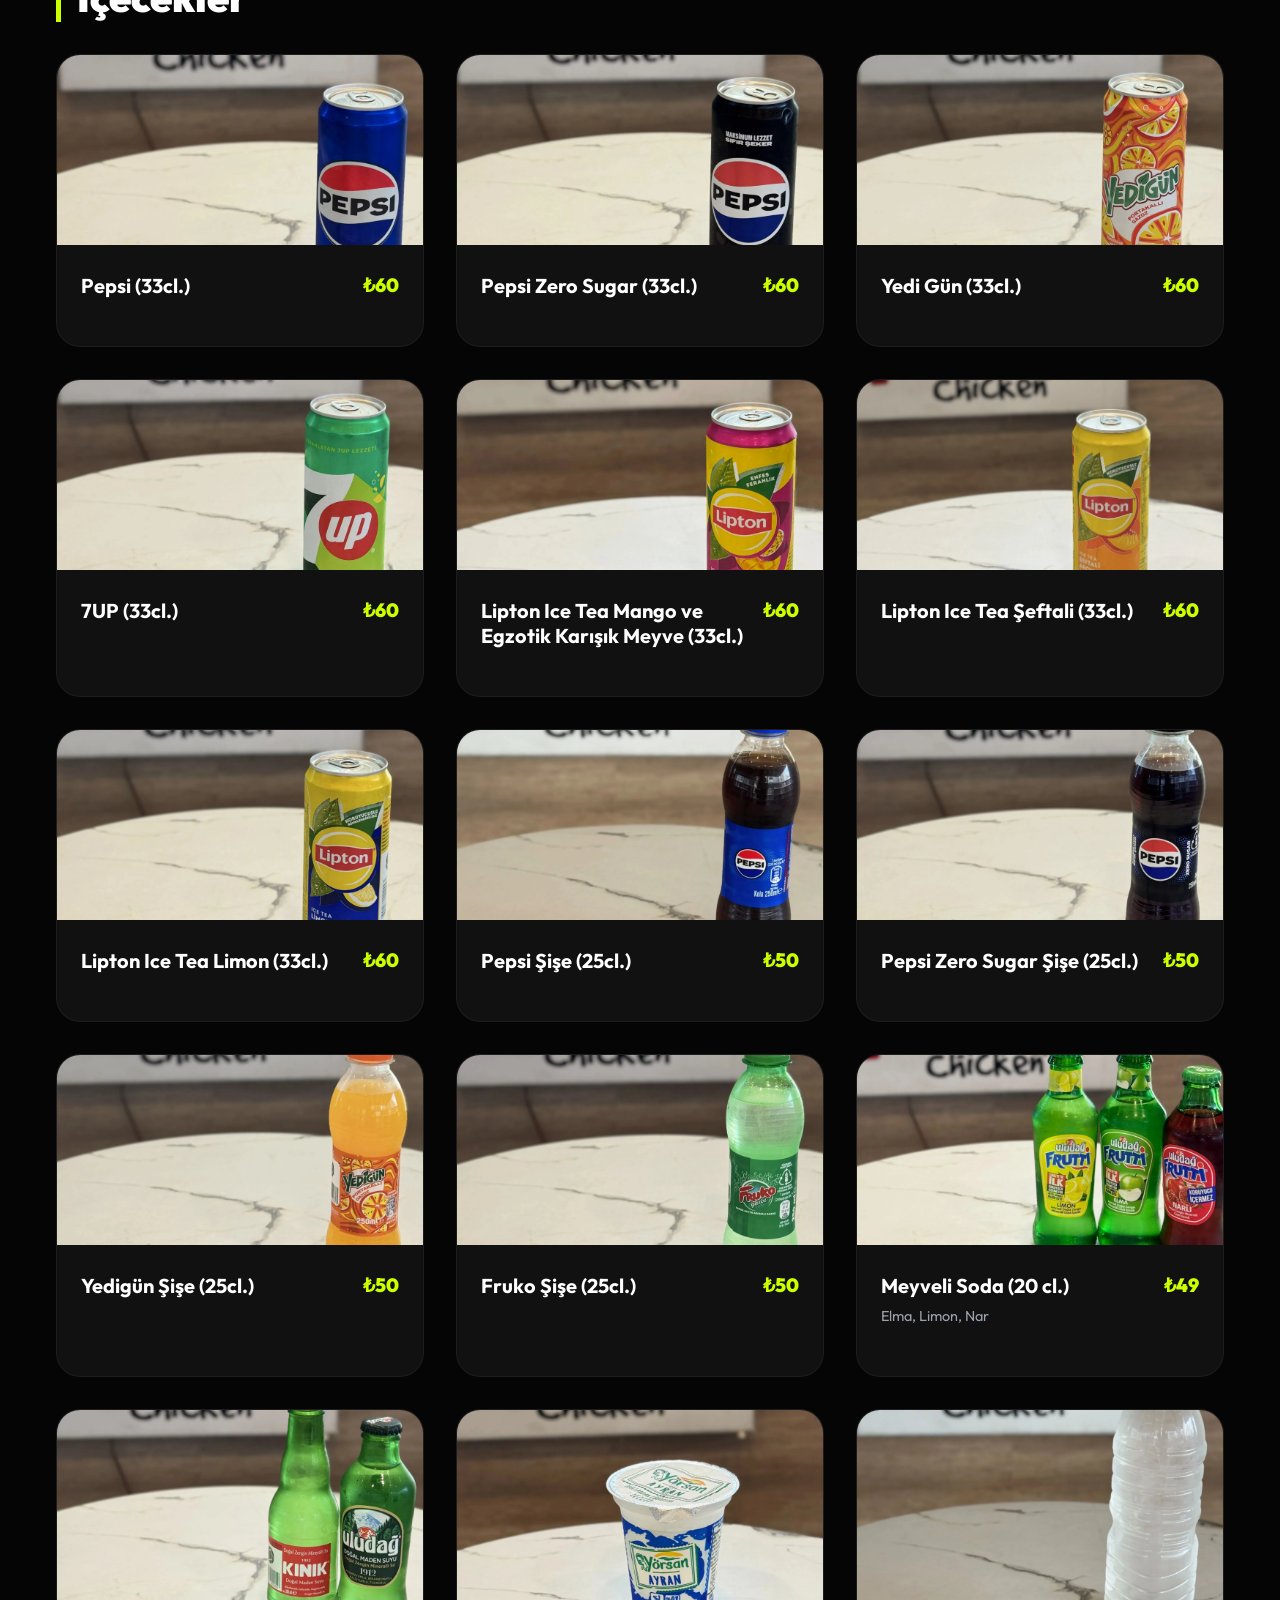
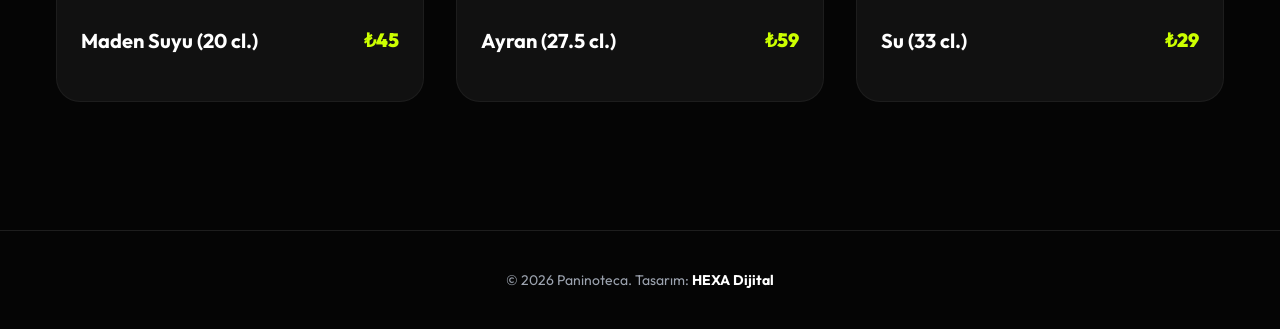
==== commit 9f698708: "beşinci version" ====
--- a/menu.html
+++ b/menu.html
@@ -1,6 +1,20 @@
 <!doctype html>
 <html lang="tr">
   <head>
+    <!-- Google tag (gtag.js) -->
+    <script
+      async
+      src="https://www.googletagmanager.com/gtag/js?id=G-DECESMKBZ5"
+    ></script>
+    <script>
+      window.dataLayer = window.dataLayer || [];
+      function gtag() {
+        dataLayer.push(arguments);
+      }
+      gtag("js", new Date());
+
+      gtag("config", "G-DECESMKBZ5");
+    </script>
     <meta charset="UTF-8" />
     <meta name="viewport" content="width=device-width, initial-scale=1.0" />
     <title>Menü | Paninoteca - Neon & Crunch</title>
@@ -337,9 +351,8 @@
                   <span class="item-price">₺250</span>
                 </div>
                 <p class="item-desc">
-                  Çıtır tavuk, ranch sos ve yoğun cheddar'ın kıtır soğanla
-                  buluştuğu bu burger, sos severler için unutulmaz bir lezzet
-                  sunuyor.
+                  Çıtır tavuk, ranch sos ve yoğun cheddar'ın buluştuğu bu
+                  burger, sos severler için unutulmaz bir lezzet sunuyor.
                 </p>
               </div>
             </div>
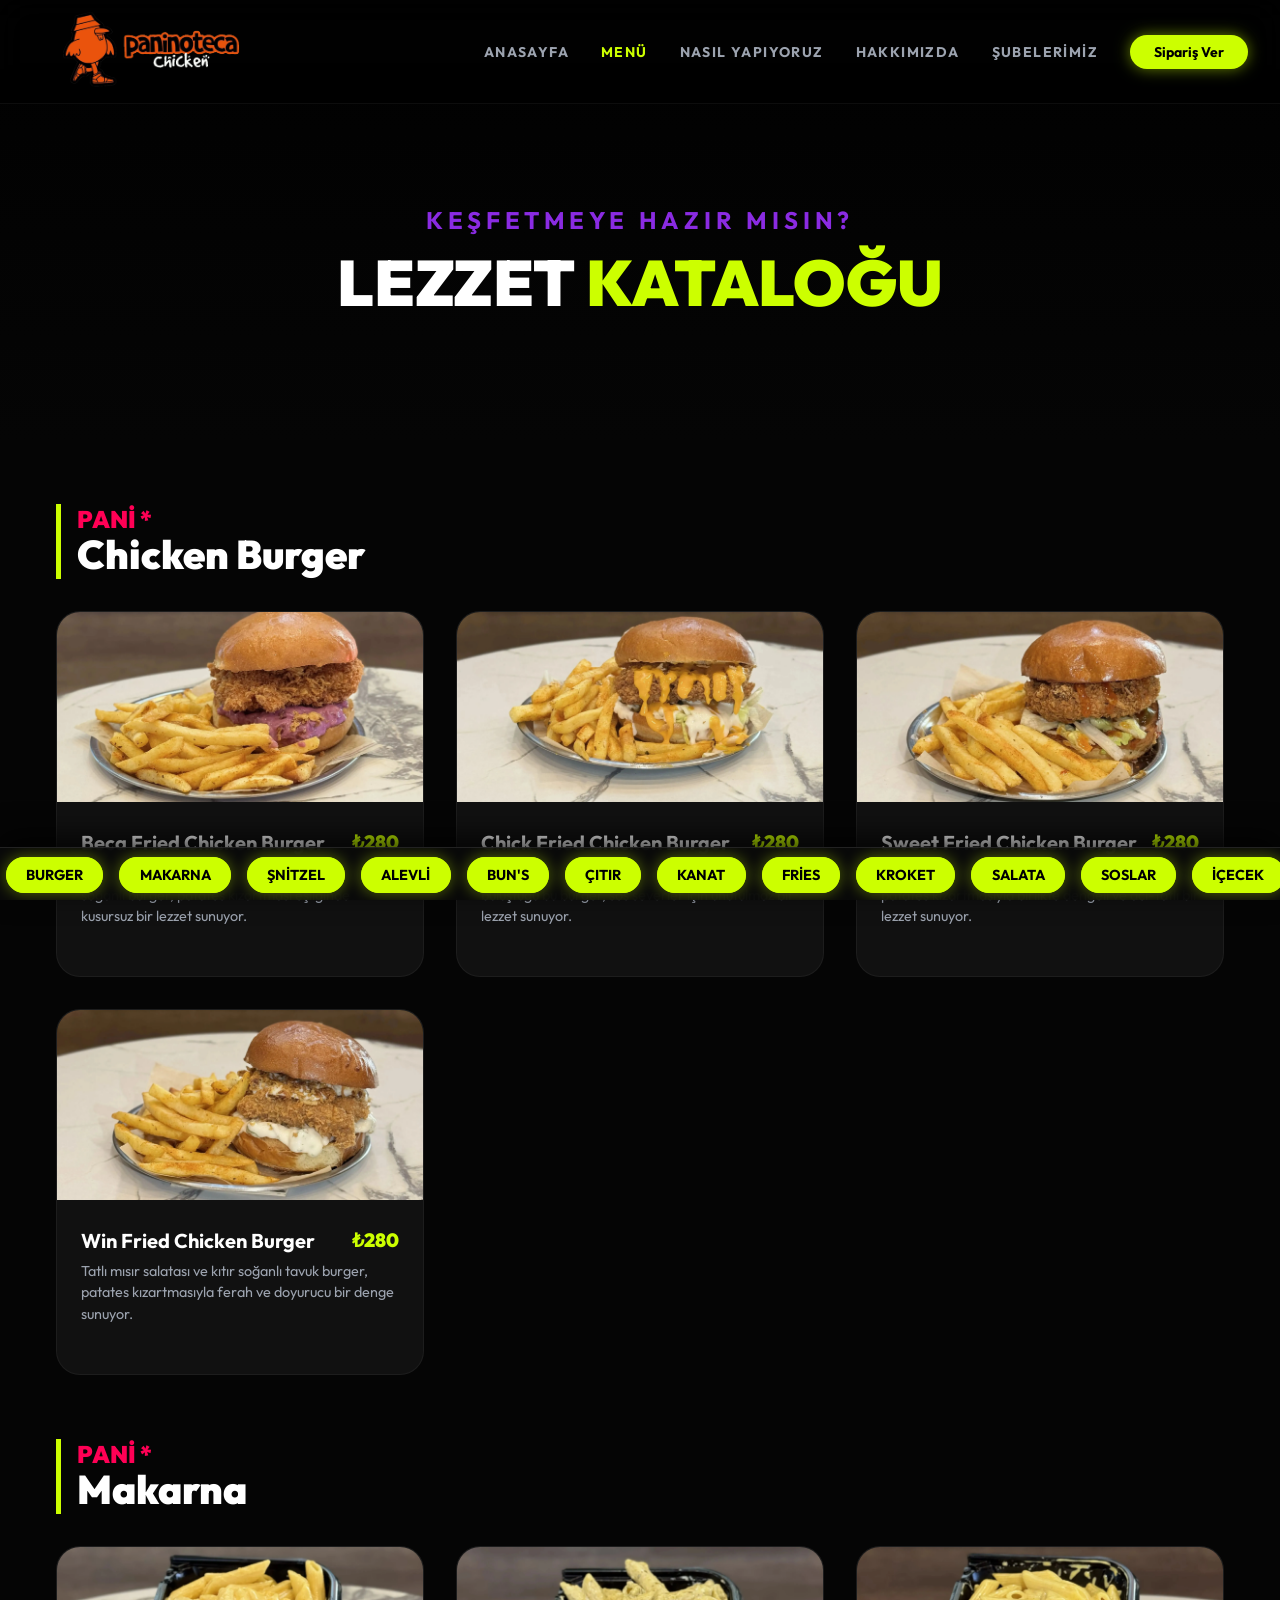
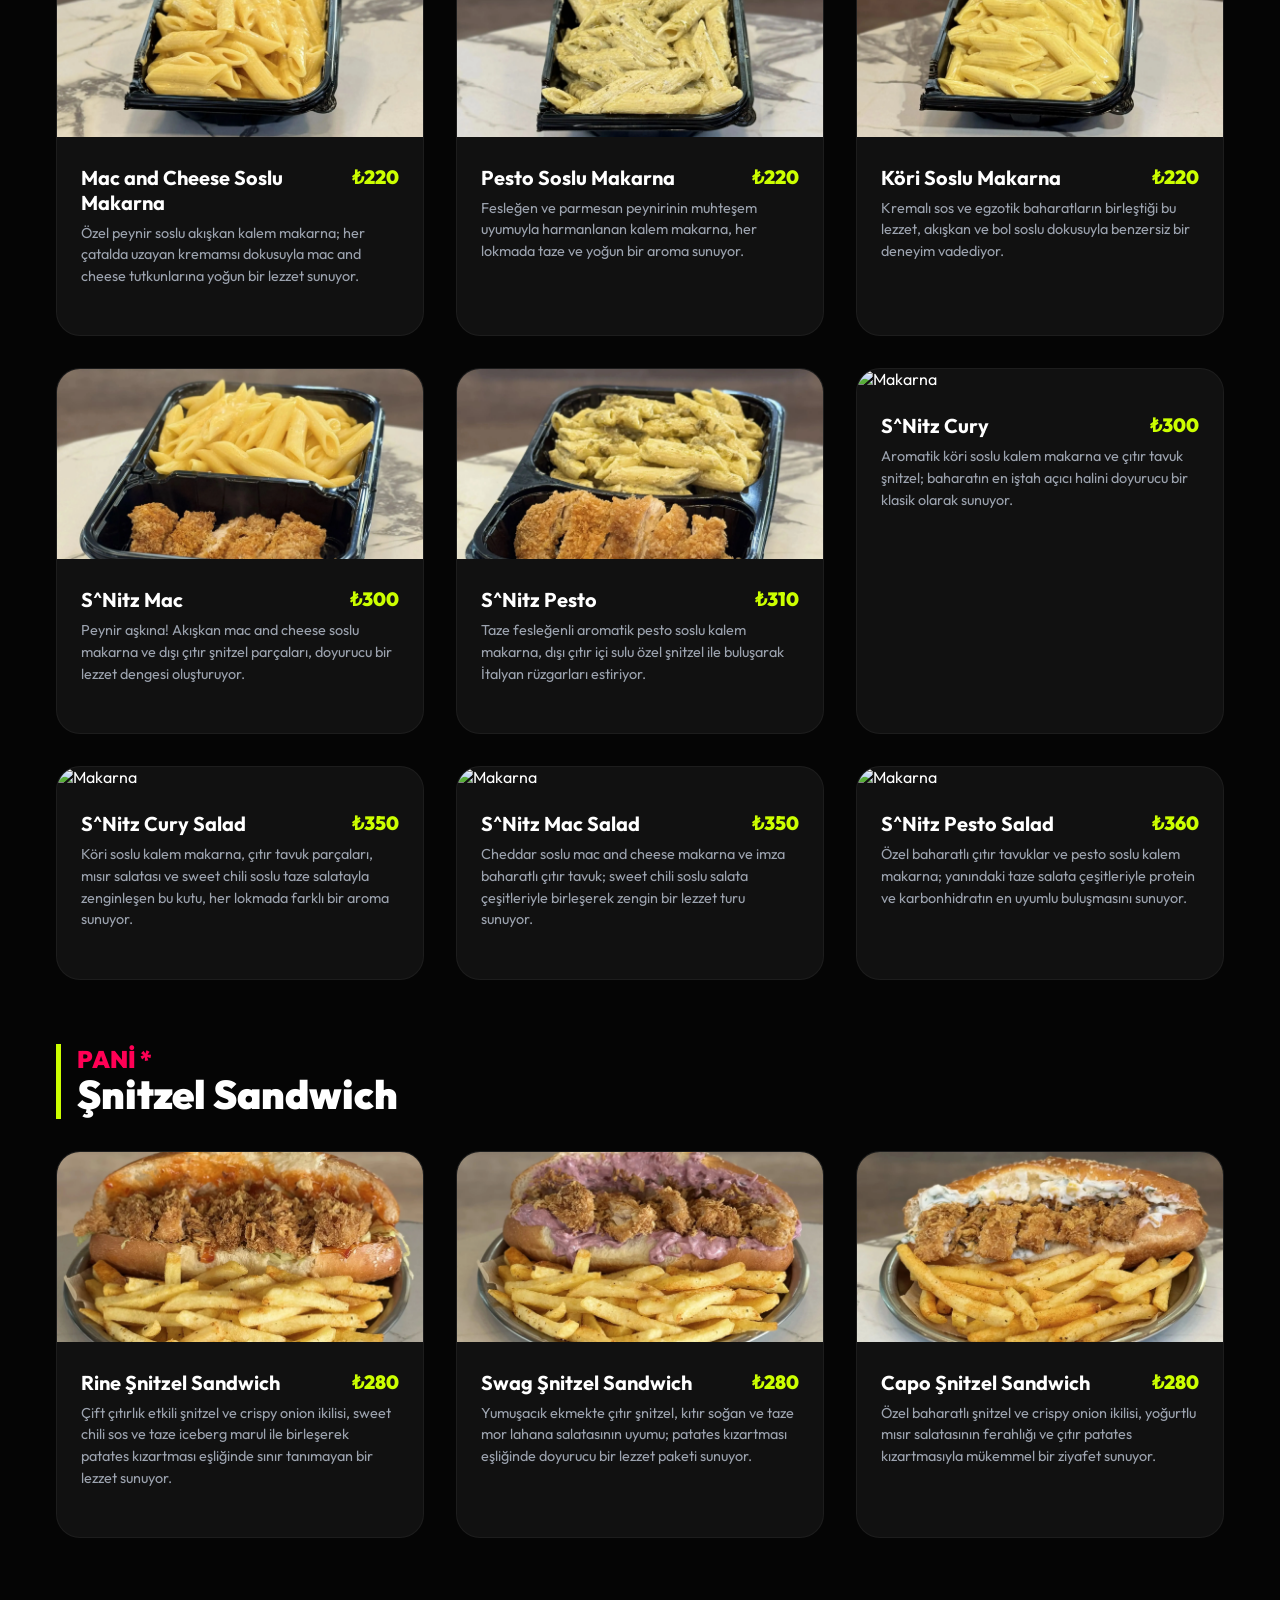
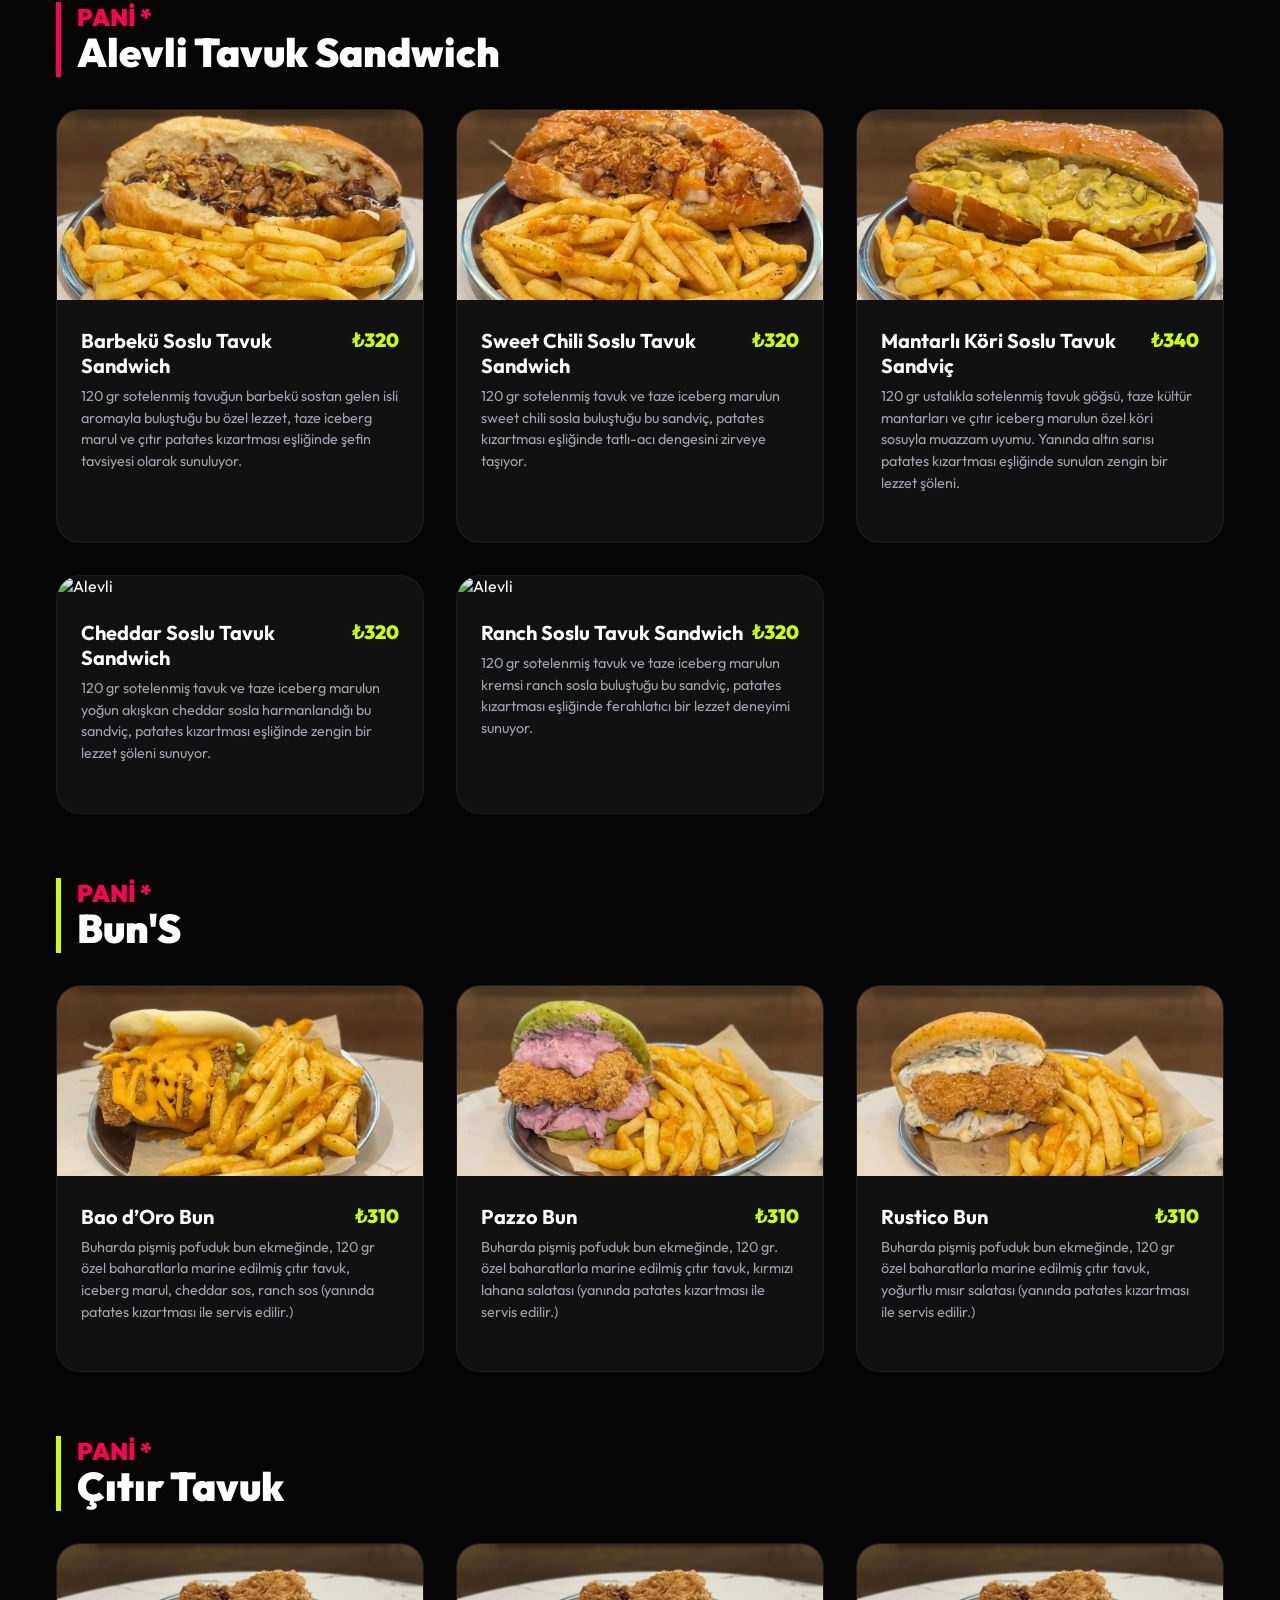
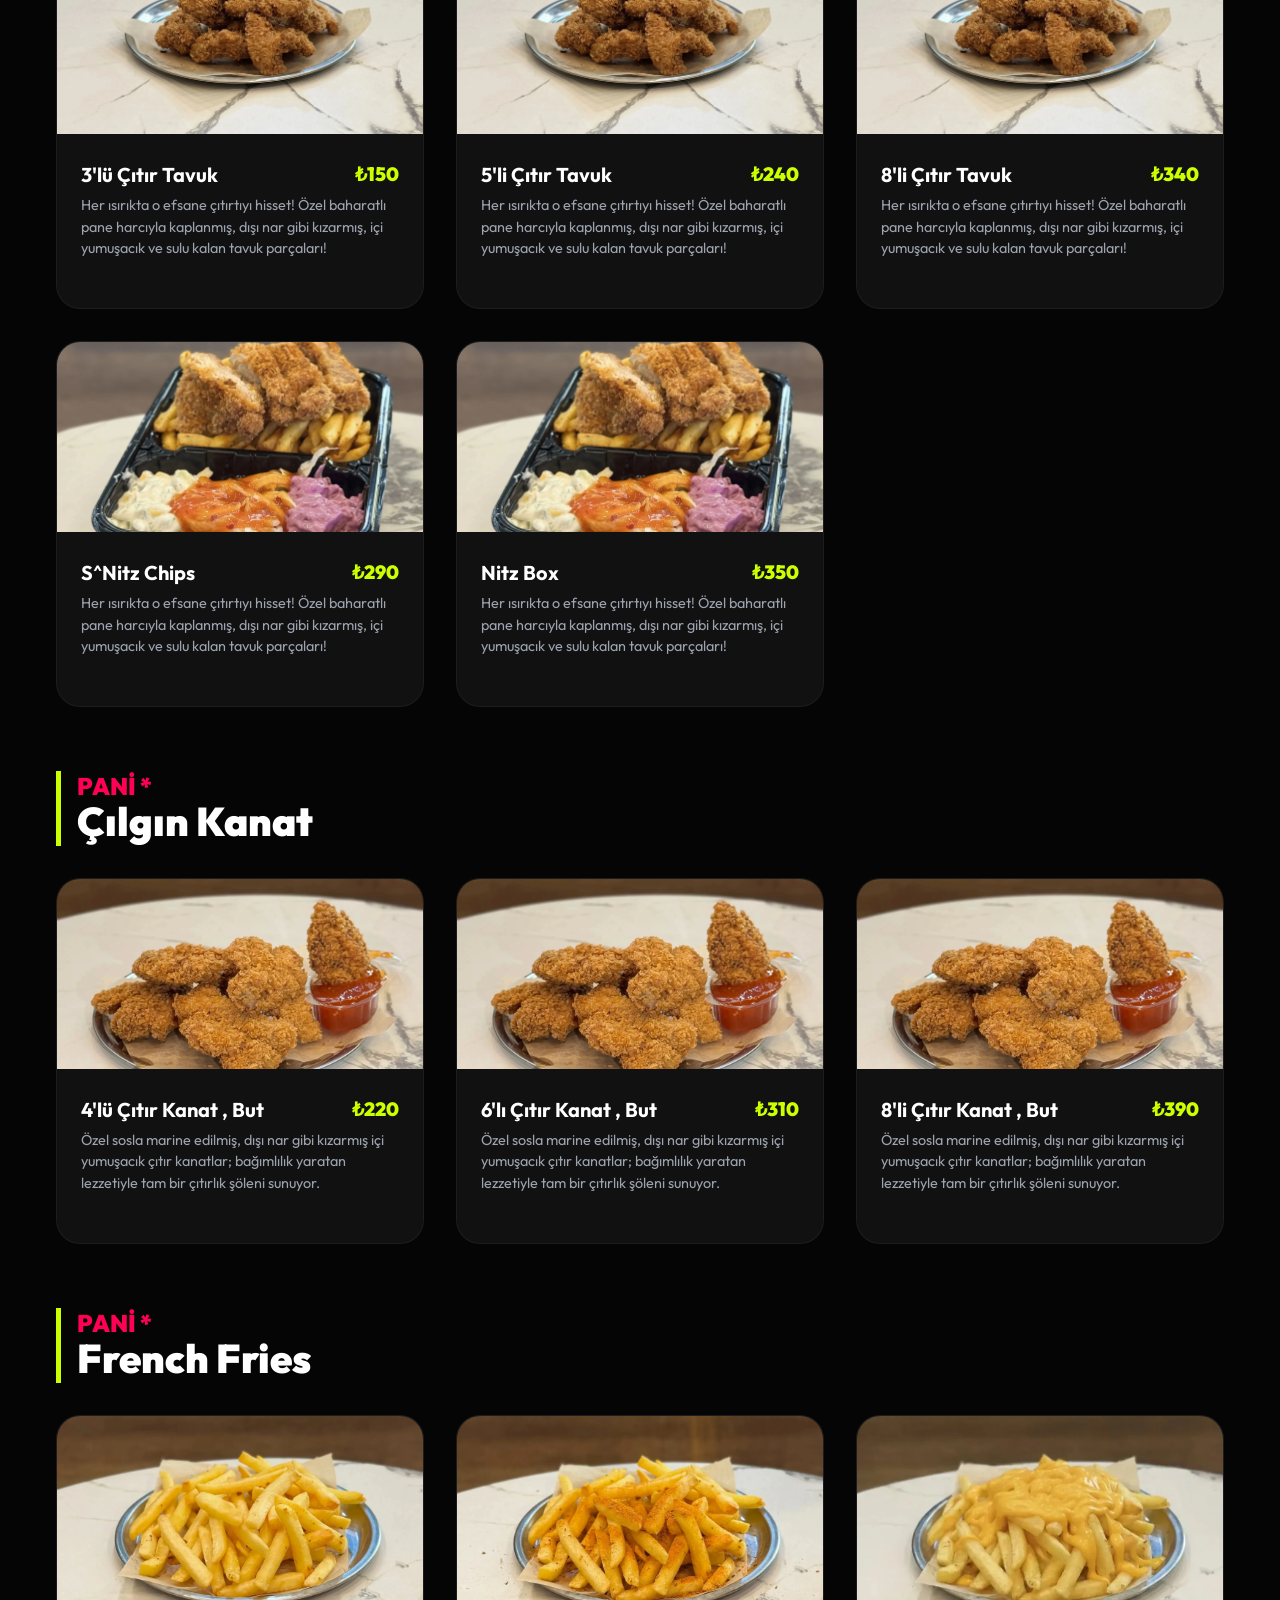
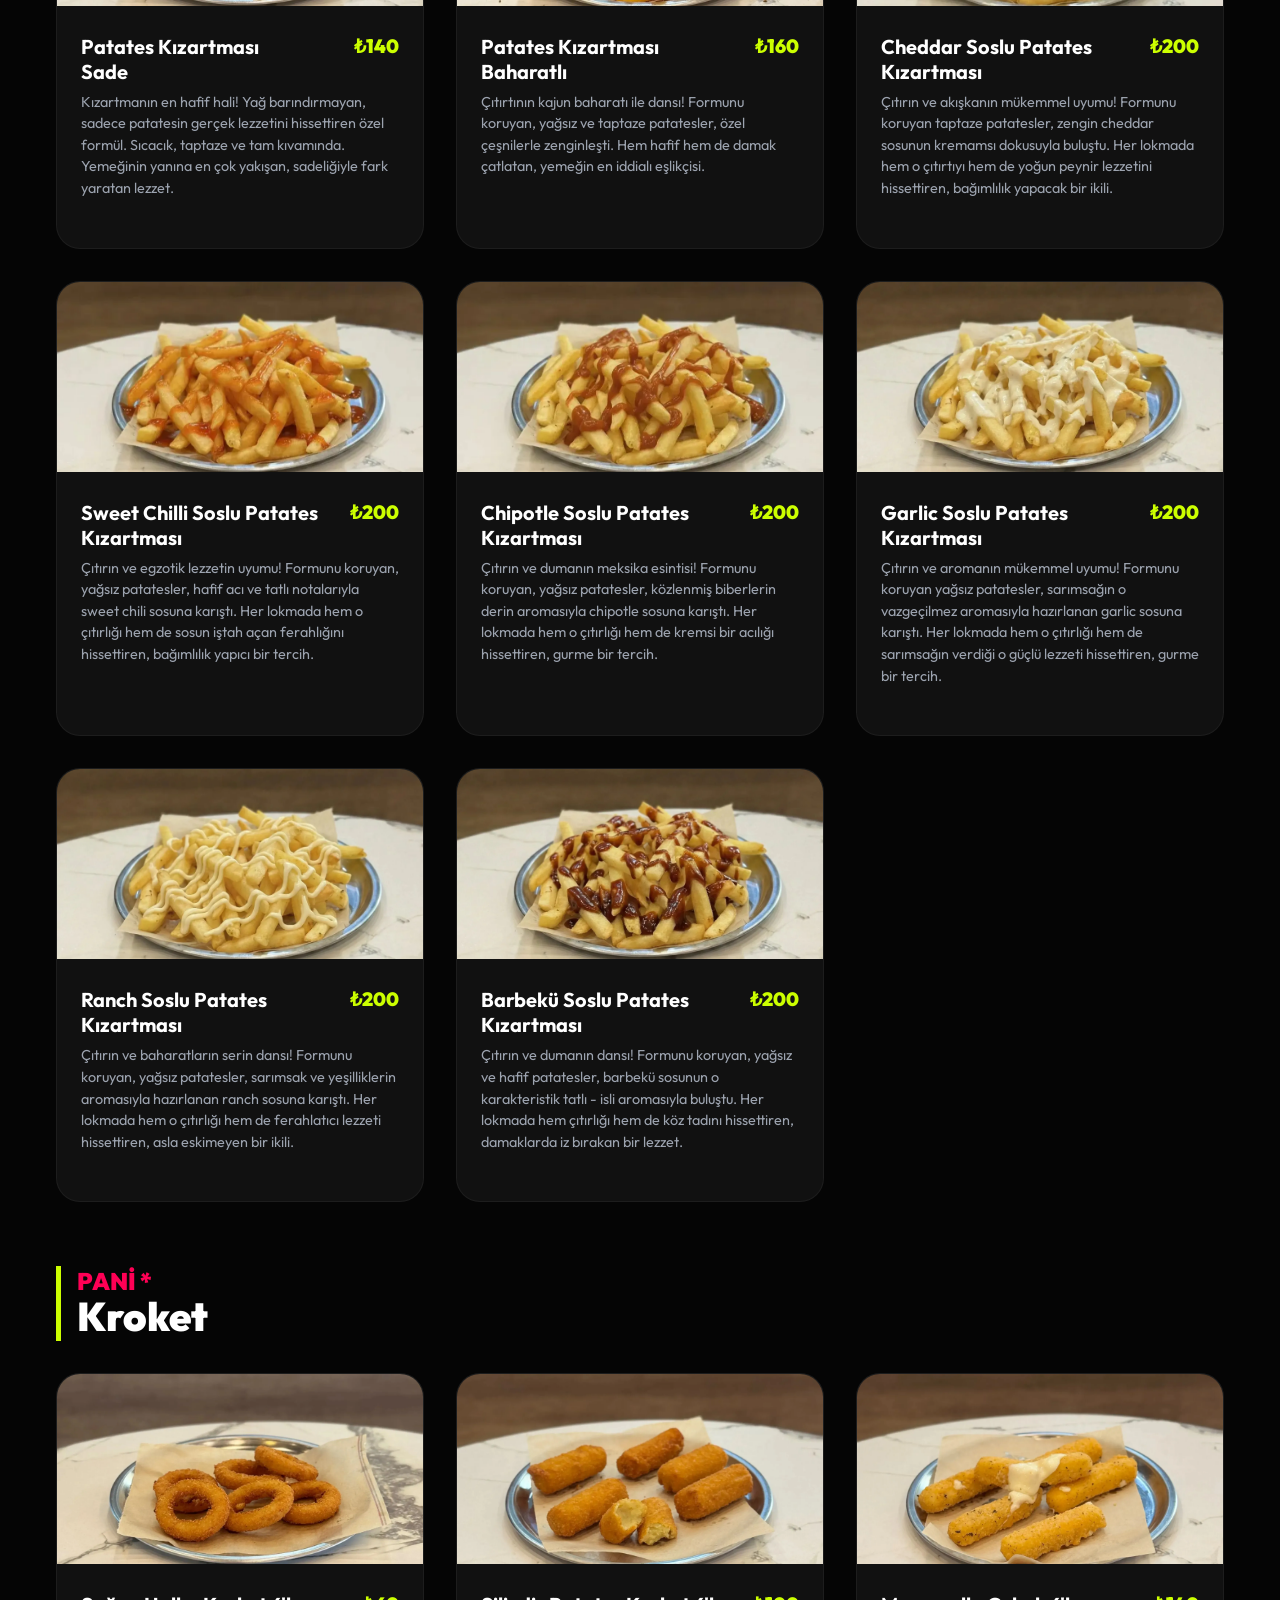
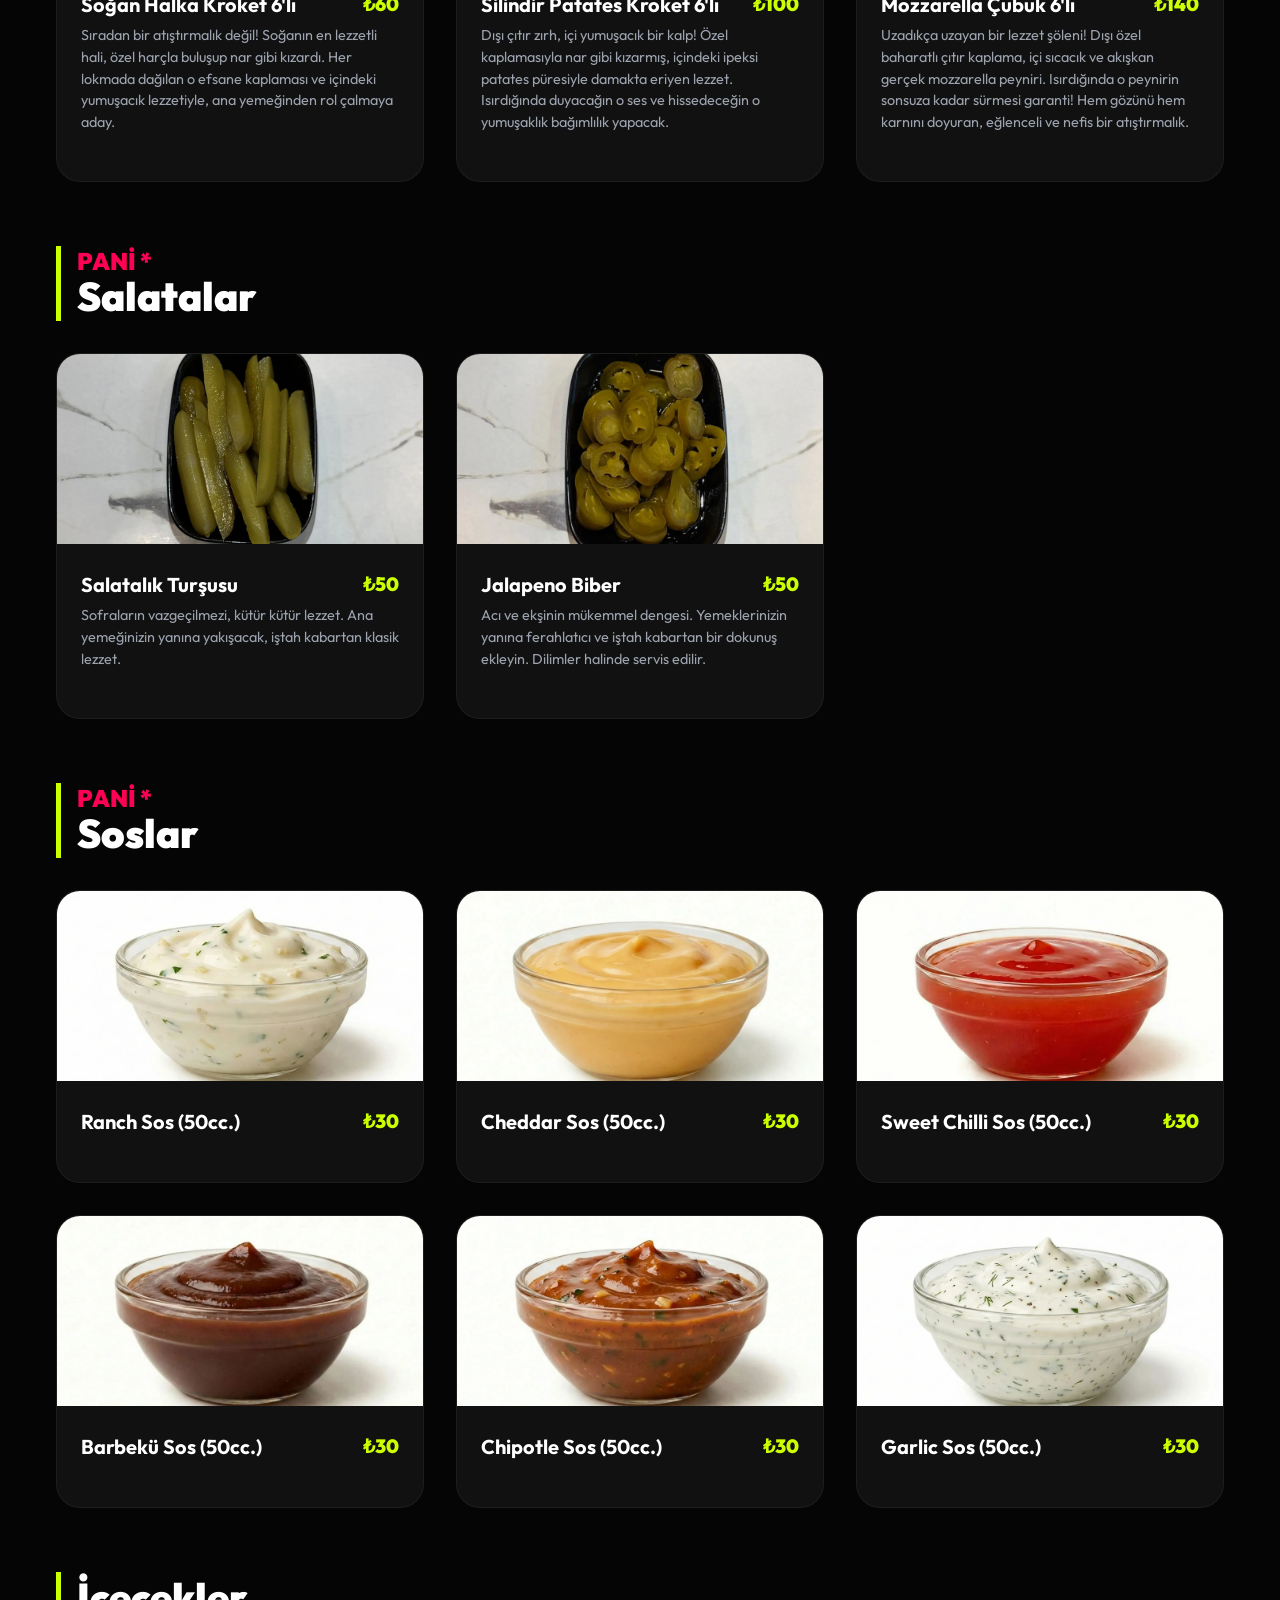
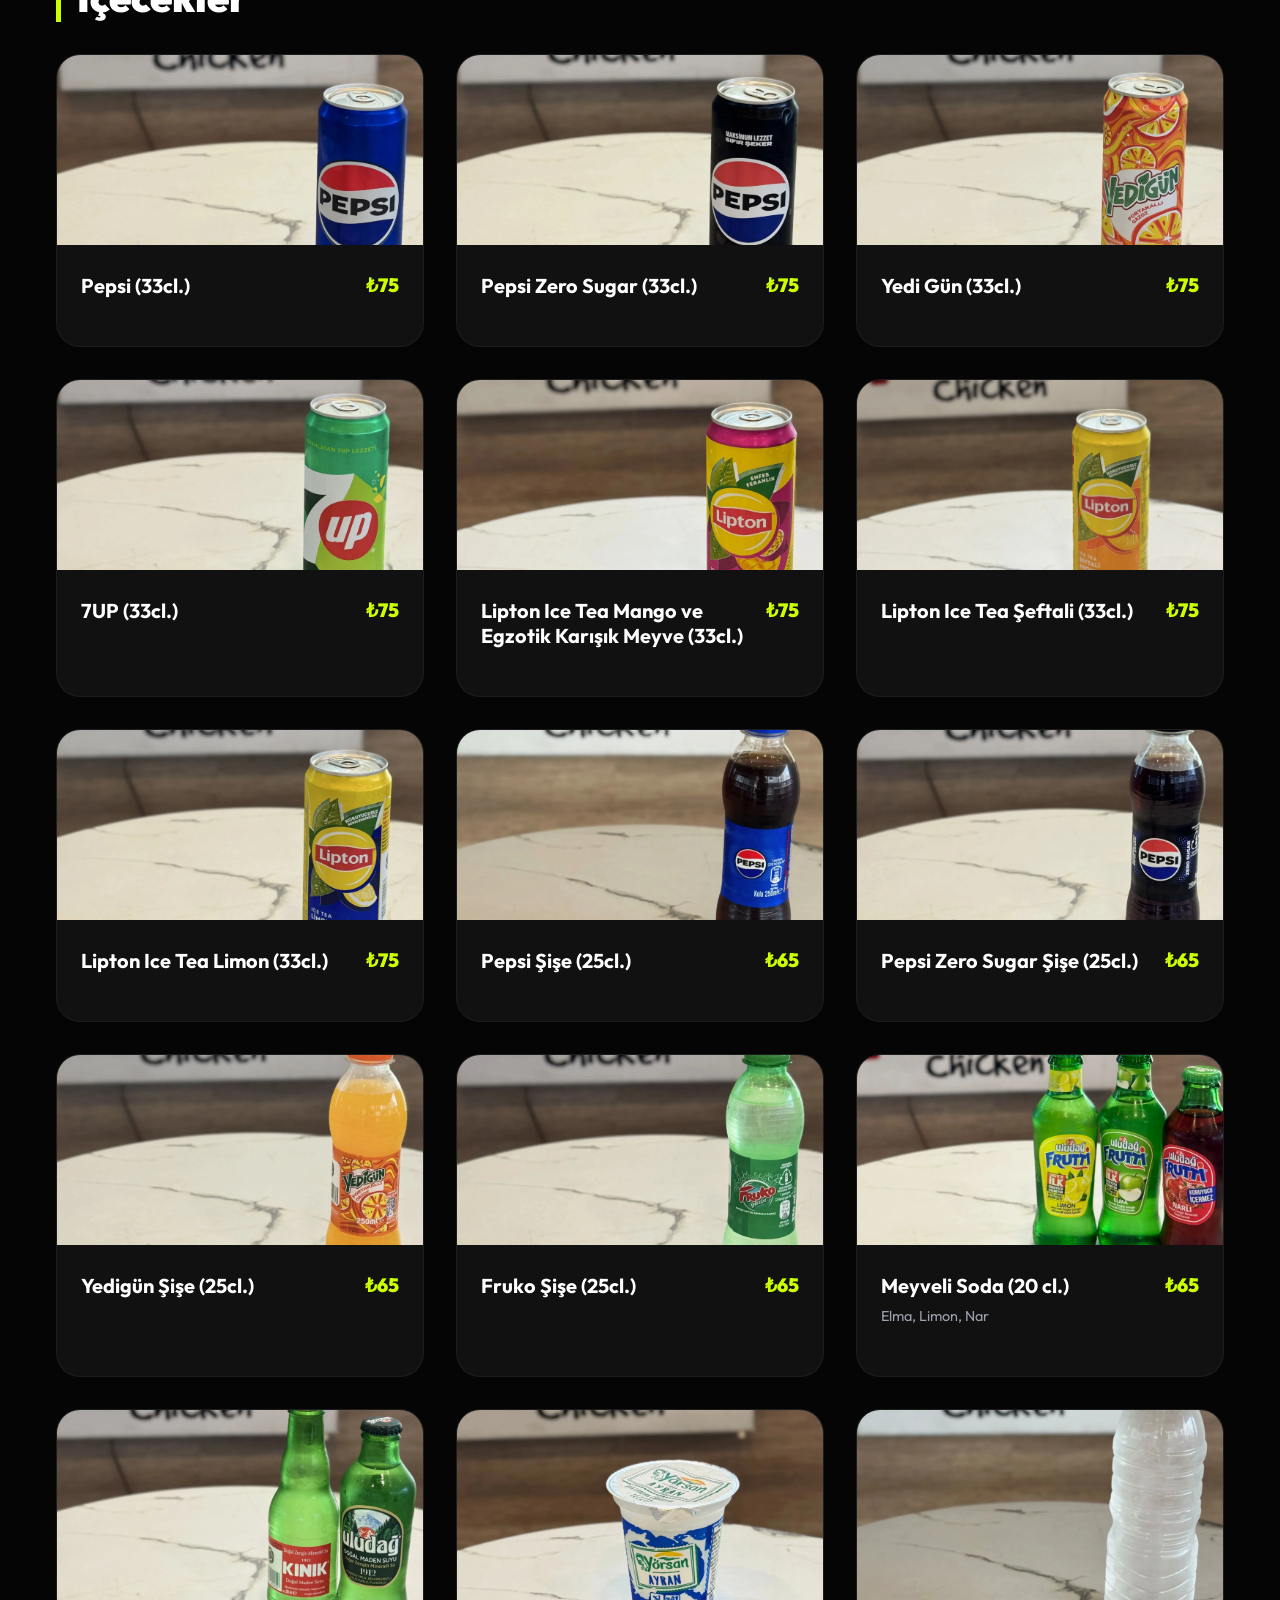
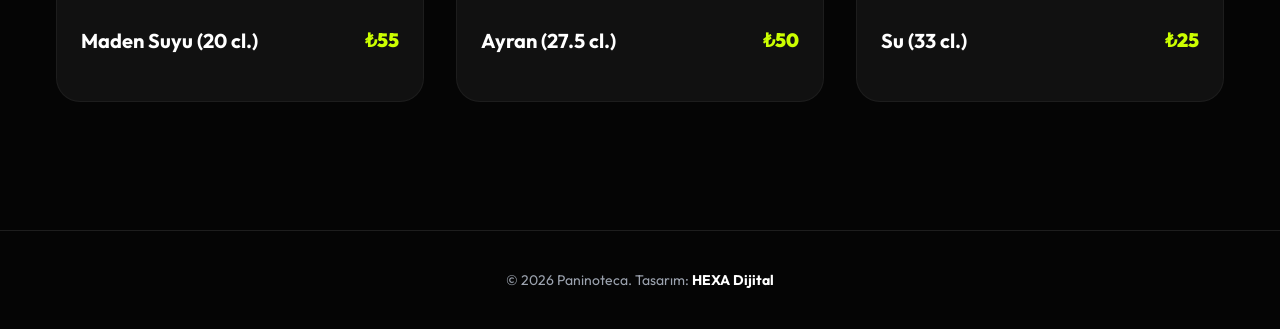
==== commit f19f616c: "Fiyat Düzenlemesi" ====
--- a/menu.html
+++ b/menu.html
@@ -2,9 +2,10 @@
 <html lang="tr">
   <head>
     <!-- Google tag (gtag.js) -->
+    <!-- Google tag (gtag.js) -->
     <script
       async
-      src="https://www.googletagmanager.com/gtag/js?id=G-DECESMKBZ5"
+      src="https://www.googletagmanager.com/gtag/js?id=G-ZDPR53Y53H"
     ></script>
     <script>
       window.dataLayer = window.dataLayer || [];
@@ -13,7 +14,7 @@
       }
       gtag("js", new Date());
 
-      gtag("config", "G-DECESMKBZ5");
+      gtag("config", "G-ZDPR53Y53H");
     </script>
     <meta charset="UTF-8" />
     <meta name="viewport" content="width=device-width, initial-scale=1.0" />
@@ -329,7 +330,7 @@
               <div class="item-content">
                 <div class="item-header">
                   <h3 class="item-title">Beca Fried Chicken Burger</h3>
-                  <span class="item-price">₺250</span>
+                  <span class="item-price">₺280</span>
                 </div>
                 <p class="item-desc">
                   Yumuşacık ekmekte çıtır tavuk, mor lahana ve kıtır soğanlı
@@ -348,7 +349,7 @@
               <div class="item-content">
                 <div class="item-header">
                   <h3 class="item-title">Chick Fried Chicken Burger</h3>
-                  <span class="item-price">₺250</span>
+                  <span class="item-price">₺280</span>
                 </div>
                 <p class="item-desc">
                   Çıtır tavuk, ranch sos ve yoğun cheddar'ın buluştuğu bu
@@ -366,7 +367,7 @@
               <div class="item-content">
                 <div class="item-header">
                   <h3 class="item-title">Sweet Fried Chicken Burger</h3>
-                  <span class="item-price">₺250</span>
+                  <span class="item-price">₺280</span>
                 </div>
                 <p class="item-desc">
                   Jalapeno ve sweet chili soslu çıtır tavuk burger, patates
@@ -385,7 +386,7 @@
               <div class="item-content">
                 <div class="item-header">
                   <h3 class="item-title">Win Fried Chicken Burger</h3>
-                  <span class="item-price">₺250</span>
+                  <span class="item-price">₺280</span>
                 </div>
                 <p class="item-desc">
                   Tatlı mısır salatası ve kıtır soğanlı tavuk burger, patates
@@ -410,7 +411,7 @@
               <div class="item-content">
                 <div class="item-header">
                   <h3 class="item-title">Mac and Cheese Soslu Makarna</h3>
-                  <span class="item-price">₺200</span>
+                  <span class="item-price">₺220</span>
                 </div>
                 <p class="item-desc">
                   Özel peynir soslu akışkan kalem makarna; her çatalda uzayan
@@ -428,7 +429,7 @@
               <div class="item-content">
                 <div class="item-header">
                   <h3 class="item-title">Pesto Soslu Makarna</h3>
-                  <span class="item-price">₺200</span>
+                  <span class="item-price">₺220</span>
                 </div>
                 <p class="item-desc">
                   Fesleğen ve parmesan peynirinin muhteşem uyumuyla harmanlanan
@@ -446,7 +447,7 @@
               <div class="item-content">
                 <div class="item-header">
                   <h3 class="item-title">Köri Soslu Makarna</h3>
-                  <span class="item-price">₺200</span>
+                  <span class="item-price">₺220</span>
                 </div>
                 <p class="item-desc">
                   Kremalı sos ve egzotik baharatların birleştiği bu lezzet,
@@ -484,7 +485,7 @@
               <div class="item-content">
                 <div class="item-header">
                   <h3 class="item-title">S^Nitz Pesto</h3>
-                  <span class="item-price">₺300</span>
+                  <span class="item-price">₺310</span>
                 </div>
                 <p class="item-desc">
                   Taze fesleğenli aromatik pesto soslu kalem makarna, dışı çıtır
@@ -558,7 +559,7 @@
               <div class="item-content">
                 <div class="item-header">
                   <h3 class="item-title">S^Nitz Pesto Salad</h3>
-                  <span class="item-price">₺350</span>
+                  <span class="item-price">₺360</span>
                 </div>
                 <p class="item-desc">
                   Özel baharatlı çıtır tavuklar ve pesto soslu kalem makarna;
@@ -584,7 +585,7 @@
               <div class="item-content">
                 <div class="item-header">
                   <h3 class="item-title">Rine Şnitzel Sandwich</h3>
-                  <span class="item-price">₺250</span>
+                  <span class="item-price">₺280</span>
                 </div>
                 <p class="item-desc">
                   Çift çıtırlık etkili şnitzel ve crispy onion ikilisi, sweet
@@ -603,7 +604,7 @@
               <div class="item-content">
                 <div class="item-header">
                   <h3 class="item-title">Swag Şnitzel Sandwich</h3>
-                  <span class="item-price">₺250</span>
+                  <span class="item-price">₺280</span>
                 </div>
                 <p class="item-desc">
                   Yumuşacık ekmekte çıtır şnitzel, kıtır soğan ve taze mor
@@ -621,8 +622,8 @@
               />
               <div class="item-content">
                 <div class="item-header">
-                  <h3 class="item-title">Win Şnitzel Sandwich</h3>
-                  <span class="item-price">₺250</span>
+                  <h3 class="item-title">Capo Şnitzel Sandwich</h3>
+                  <span class="item-price">₺280</span>
                 </div>
                 <p class="item-desc">
                   Özel baharatlı şnitzel ve crispy onion ikilisi, yoğurtlu mısır
@@ -648,7 +649,7 @@
               <div class="item-content">
                 <div class="item-header">
                   <h3 class="item-title">Barbekü Soslu Tavuk Sandwich</h3>
-                  <span class="item-price">₺300</span>
+                  <span class="item-price">₺320</span>
                 </div>
                 <p class="item-desc">
                   120 gr sotelenmiş tavuğun barbekü sostan gelen isli aromayla
@@ -667,7 +668,7 @@
               <div class="item-content">
                 <div class="item-header">
                   <h3 class="item-title">Sweet Chili Soslu Tavuk Sandwich</h3>
-                  <span class="item-price">₺300</span>
+                  <span class="item-price">₺320</span>
                 </div>
                 <p class="item-desc">
                   120 gr sotelenmiş tavuk ve taze iceberg marulun sweet chili
@@ -685,7 +686,7 @@
               <div class="item-content">
                 <div class="item-header">
                   <h3 class="item-title">Mantarlı Köri Soslu Tavuk Sandviç</h3>
-                  <span class="item-price">₺300</span>
+                  <span class="item-price">₺340</span>
                 </div>
                 <p class="item-desc">
                   120 gr ustalıkla sotelenmiş tavuk göğsü, taze kültür
@@ -705,7 +706,7 @@
               <div class="item-content">
                 <div class="item-header">
                   <h3 class="item-title">Cheddar Soslu Tavuk Sandwich</h3>
-                  <span class="item-price">₺300</span>
+                  <span class="item-price">₺320</span>
                 </div>
                 <p class="item-desc">
                   120 gr sotelenmiş tavuk ve taze iceberg marulun yoğun akışkan
@@ -724,7 +725,7 @@
               <div class="item-content">
                 <div class="item-header">
                   <h3 class="item-title">Ranch Soslu Tavuk Sandwich</h3>
-                  <span class="item-price">₺300</span>
+                  <span class="item-price">₺320</span>
                 </div>
                 <p class="item-desc">
                   120 gr sotelenmiş tavuk ve taze iceberg marulun kremsi ranch
@@ -749,8 +750,8 @@
               />
               <div class="item-content">
                 <div class="item-header">
-                  <h3 class="item-title">Cheddar Bun</h3>
-                  <span class="item-price">₺250</span>
+                  <h3 class="item-title">Bao d’Oro Bun</h3>
+                  <span class="item-price">₺310</span>
                 </div>
                 <p class="item-desc">
                   Buharda pişmiş pofuduk bun ekmeğinde, 120 gr özel baharatlarla
@@ -768,8 +769,8 @@
               />
               <div class="item-content">
                 <div class="item-header">
-                  <h3 class="item-title">Swag Bun</h3>
-                  <span class="item-price">₺250</span>
+                  <h3 class="item-title">Pazzo Bun</h3>
+                  <span class="item-price">₺310</span>
                 </div>
                 <p class="item-desc">
                   Buharda pişmiş pofuduk bun ekmeğinde, 120 gr. özel
@@ -786,8 +787,8 @@
               />
               <div class="item-content">
                 <div class="item-header">
-                  <h3 class="item-title">Win Bun</h3>
-                  <span class="item-price">₺250</span>
+                  <h3 class="item-title">Rustico Bun</h3>
+                  <span class="item-price">₺310</span>
                 </div>
                 <p class="item-desc">
                   Buharda pişmiş pofuduk bun ekmeğinde, 120 gr özel baharatlarla
@@ -813,7 +814,7 @@
               <div class="item-content">
                 <div class="item-header">
                   <h3 class="item-title">3'lü Çıtır Tavuk</h3>
-                  <span class="item-price">₺100</span>
+                  <span class="item-price">₺150</span>
                 </div>
                 <p class="item-desc">
                   Her ısırıkta o efsane çıtırtıyı hisset! Özel baharatlı pane
@@ -832,7 +833,7 @@
               <div class="item-content">
                 <div class="item-header">
                   <h3 class="item-title">5'li Çıtır Tavuk</h3>
-                  <span class="item-price">₺170</span>
+                  <span class="item-price">₺240</span>
                 </div>
                 <p class="item-desc">
                   Her ısırıkta o efsane çıtırtıyı hisset! Özel baharatlı pane
@@ -850,7 +851,7 @@
               <div class="item-content">
                 <div class="item-header">
                   <h3 class="item-title">8'li Çıtır Tavuk</h3>
-                  <span class="item-price">₺270</span>
+                  <span class="item-price">₺340</span>
                 </div>
                 <p class="item-desc">
                   Her ısırıkta o efsane çıtırtıyı hisset! Özel baharatlı pane
@@ -868,7 +869,7 @@
               <div class="item-content">
                 <div class="item-header">
                   <h3 class="item-title">S^Nitz Chips</h3>
-                  <span class="item-price">₺260</span>
+                  <span class="item-price">₺290</span>
                 </div>
                 <p class="item-desc">
                   Her ısırıkta o efsane çıtırtıyı hisset! Özel baharatlı pane
@@ -913,7 +914,7 @@
               <div class="item-content">
                 <div class="item-header">
                   <h3 class="item-title">4'lü Çıtır Kanat , But</h3>
-                  <span class="item-price">₺160</span>
+                  <span class="item-price">₺220</span>
                 </div>
                 <p class="item-desc">
                   Özel sosla marine edilmiş, dışı nar gibi kızarmış içi
@@ -932,7 +933,7 @@
               <div class="item-content">
                 <div class="item-header">
                   <h3 class="item-title">6'lı Çıtır Kanat , But</h3>
-                  <span class="item-price">₺240</span>
+                  <span class="item-price">₺310</span>
                 </div>
                 <p class="item-desc">
                   Özel sosla marine edilmiş, dışı nar gibi kızarmış içi
@@ -951,7 +952,7 @@
               <div class="item-content">
                 <div class="item-header">
                   <h3 class="item-title">8'li Çıtır Kanat , But</h3>
-                  <span class="item-price">₺320</span>
+                  <span class="item-price">₺390</span>
                 </div>
                 <p class="item-desc">
                   Özel sosla marine edilmiş, dışı nar gibi kızarmış içi
@@ -980,7 +981,7 @@
                     Patates Kızartması <br />
                     Sade
                   </h3>
-                  <span class="item-price">₺120</span>
+                  <span class="item-price">₺140</span>
                 </div>
                 <p class="item-desc">
                   Kızartmanın en hafif hali! Yağ barındırmayan, sadece patatesin
@@ -999,8 +1000,11 @@
               />
               <div class="item-content">
                 <div class="item-header">
-                  <h3 class="item-title">Patates Kızartması Baharatlı</h3>
-                  <span class="item-price">₺140</span>
+                  <h3 class="item-title">
+                    Patates Kızartması <br />
+                    Baharatlı
+                  </h3>
+                  <span class="item-price">₺160</span>
                 </div>
                 <p class="item-desc">
                   Çıtırtının kajun baharatı ile dansı! Formunu koruyan, yağsız
@@ -1018,7 +1022,7 @@
               <div class="item-content">
                 <div class="item-header">
                   <h3 class="item-title">Cheddar Soslu Patates Kızartması</h3>
-                  <span class="item-price">₺180</span>
+                  <span class="item-price">₺200</span>
                 </div>
                 <p class="item-desc">
                   Çıtırın ve akışkanın mükemmel uyumu! Formunu koruyan taptaze
@@ -1039,7 +1043,7 @@
                   <h3 class="item-title">
                     Sweet Chilli Soslu Patates Kızartması
                   </h3>
-                  <span class="item-price">₺180</span>
+                  <span class="item-price">₺200</span>
                 </div>
                 <p class="item-desc">
                   Çıtırın ve egzotik lezzetin uyumu! Formunu koruyan, yağsız
@@ -1058,7 +1062,7 @@
               <div class="item-content">
                 <div class="item-header">
                   <h3 class="item-title">Chipotle Soslu Patates Kızartması</h3>
-                  <span class="item-price">₺180</span>
+                  <span class="item-price">₺200</span>
                 </div>
                 <p class="item-desc">
                   Çıtırın ve dumanın meksika esintisi! Formunu koruyan, yağsız
@@ -1077,7 +1081,7 @@
               <div class="item-content">
                 <div class="item-header">
                   <h3 class="item-title">Garlic Soslu Patates Kızartması</h3>
-                  <span class="item-price">₺180</span>
+                  <span class="item-price">₺200</span>
                 </div>
                 <p class="item-desc">
                   Çıtırın ve aromanın mükemmel uyumu! Formunu koruyan yağsız
@@ -1097,7 +1101,7 @@
               <div class="item-content">
                 <div class="item-header">
                   <h3 class="item-title">Ranch Soslu Patates Kızartması</h3>
-                  <span class="item-price">₺180</span>
+                  <span class="item-price">₺200</span>
                 </div>
                 <p class="item-desc">
                   Çıtırın ve baharatların serin dansı! Formunu koruyan, yağsız
@@ -1116,7 +1120,7 @@
               <div class="item-content">
                 <div class="item-header">
                   <h3 class="item-title">Barbekü Soslu Patates Kızartması</h3>
-                  <span class="item-price">₺180</span>
+                  <span class="item-price">₺200</span>
                 </div>
                 <p class="item-desc">
                   Çıtırın ve dumanın dansı! Formunu koruyan, yağsız ve hafif
@@ -1267,7 +1271,7 @@
               <div class="item-content">
                 <div class="item-header">
                   <h3 class="item-title">Cheddar Sos (50cc.)</h3>
-                  <span class="item-price">₺50</span>
+                  <span class="item-price">₺30</span>
                 </div>
                 <p class="item-desc"></p>
               </div>
@@ -1323,7 +1327,7 @@
               <div class="item-content">
                 <div class="item-header">
                   <h3 class="item-title">Garlic Sos (50cc.)</h3>
-                  <span class="item-price">₺40</span>
+                  <span class="item-price">₺30</span>
                 </div>
                 <p class="item-desc"></p>
               </div>
@@ -1343,7 +1347,7 @@
               <div class="item-content">
                 <div class="item-header">
                   <h3 class="item-title">Pepsi (33cl.)</h3>
-                  <span class="item-price">₺60</span>
+                  <span class="item-price">₺75</span>
                 </div>
                 <p class="item-desc"></p>
               </div>
@@ -1357,7 +1361,7 @@
               <div class="item-content">
                 <div class="item-header">
                   <h3 class="item-title">Pepsi Zero Sugar (33cl.)</h3>
-                  <span class="item-price">₺60</span>
+                  <span class="item-price">₺75</span>
                 </div>
                 <p class="item-desc"></p>
               </div>
@@ -1371,7 +1375,7 @@
               <div class="item-content">
                 <div class="item-header">
                   <h3 class="item-title">Yedi Gün (33cl.)</h3>
-                  <span class="item-price">₺60</span>
+                  <span class="item-price">₺75</span>
                 </div>
                 <p class="item-desc"></p>
               </div>
@@ -1385,7 +1389,7 @@
               <div class="item-content">
                 <div class="item-header">
                   <h3 class="item-title">7UP (33cl.)</h3>
-                  <span class="item-price">₺60</span>
+                  <span class="item-price">₺75</span>
                 </div>
                 <p class="item-desc"></p>
               </div>
@@ -1401,7 +1405,7 @@
                   <h3 class="item-title">
                     Lipton Ice Tea Mango ve Egzotik Karışık Meyve (33cl.)
                   </h3>
-                  <span class="item-price">₺60</span>
+                  <span class="item-price">₺75</span>
                 </div>
                 <p class="item-desc"></p>
               </div>
@@ -1415,7 +1419,7 @@
               <div class="item-content">
                 <div class="item-header">
                   <h3 class="item-title">Lipton Ice Tea Şeftali (33cl.)</h3>
-                  <span class="item-price">₺60</span>
+                  <span class="item-price">₺75</span>
                 </div>
                 <p class="item-desc"></p>
               </div>
@@ -1429,7 +1433,7 @@
               <div class="item-content">
                 <div class="item-header">
                   <h3 class="item-title">Lipton Ice Tea Limon (33cl.)</h3>
-                  <span class="item-price">₺60</span>
+                  <span class="item-price">₺75</span>
                 </div>
                 <p class="item-desc"></p>
               </div>
@@ -1443,6 +1447,90 @@
               <div class="item-content">
                 <div class="item-header">
                   <h3 class="item-title">Pepsi Şişe (25cl.)</h3>
+                  <span class="item-price">₺65</span>
+                </div>
+                <p class="item-desc"></p>
+              </div>
+            </div>
+            <div class="menu-item">
+              <img
+                src="assets/img/menu/pepsizerosise.webp"
+                class="item-img"
+                alt="Limonata"
+              />
+              <div class="item-content">
+                <div class="item-header">
+                  <h3 class="item-title">Pepsi Zero Sugar Şişe (25cl.)</h3>
+                  <span class="item-price">₺65</span>
+                </div>
+                <p class="item-desc"></p>
+              </div>
+            </div>
+            <div class="menu-item">
+              <img
+                src="assets/img/menu/yedigunsise,.webp"
+                class="item-img"
+                alt="Limonata"
+              />
+              <div class="item-content">
+                <div class="item-header">
+                  <h3 class="item-title">Yedigün Şişe (25cl.)</h3>
+                  <span class="item-price">₺65</span>
+                </div>
+                <p class="item-desc"></p>
+              </div>
+            </div>
+            <div class="menu-item">
+              <img
+                src="assets/img/menu/frukosise.webp"
+                class="item-img"
+                alt="Limonata"
+              />
+              <div class="item-content">
+                <div class="item-header">
+                  <h3 class="item-title">Fruko Şişe (25cl.)</h3>
+                  <span class="item-price">₺65</span>
+                </div>
+                <p class="item-desc"></p>
+              </div>
+            </div>
+            <div class="menu-item">
+              <img
+                src="assets/img/menu/meyvelisoda.webp"
+                class="item-img"
+                alt="Limonata"
+              />
+              <div class="item-content">
+                <div class="item-header">
+                  <h3 class="item-title">Meyveli Soda (20 cl.)</h3>
+                  <span class="item-price">₺65</span>
+                </div>
+                <p class="item-desc">Elma, Limon, Nar</p>
+              </div>
+            </div>
+            <div class="menu-item">
+              <img
+                src="assets/img/menu/madensuyu.webp"
+                class="item-img"
+                alt="Limonata"
+              />
+              <div class="item-content">
+                <div class="item-header">
+                  <h3 class="item-title">Maden Suyu (20 cl.)</h3>
+                  <span class="item-price">₺55</span>
+                </div>
+                <p class="item-desc"></p>
+              </div>
+            </div>
+            <div class="menu-item">
+              <img
+                src="assets/img/menu/ayran.webp"
+                class="item-img"
+                alt="Limonata"
+              />
+              <div class="item-content">
+                <div class="item-header">
+                  <h3 class="item-title">Ayran (27.5 cl.)</h3>
                   <span class="item-price">₺50</span>
                 </div>
                 <p class="item-desc"></p>
@@ -1450,98 +1538,14 @@
             </div>
             <div class="menu-item">
               <img
-                src="assets/img/menu/pepsizerosise.webp"
+                src="assets/img/menu/su.webp"
                 class="item-img"
                 alt="Limonata"
               />
               <div class="item-content">
                 <div class="item-header">
-                  <h3 class="item-title">Pepsi Zero Sugar Şişe (25cl.)</h3>
-                  <span class="item-price">₺50</span>
-                </div>
-                <p class="item-desc"></p>
-              </div>
-            </div>
-            <div class="menu-item">
-              <img
-                src="assets/img/menu/yedigunsise,.webp"
-                class="item-img"
-                alt="Limonata"
-              />
-              <div class="item-content">
-                <div class="item-header">
-                  <h3 class="item-title">Yedigün Şişe (25cl.)</h3>
-                  <span class="item-price">₺50</span>
-                </div>
-                <p class="item-desc"></p>
-              </div>
-            </div>
-            <div class="menu-item">
-              <img
-                src="assets/img/menu/frukosise.webp"
-                class="item-img"
-                alt="Limonata"
-              />
-              <div class="item-content">
-                <div class="item-header">
-                  <h3 class="item-title">Fruko Şişe (25cl.)</h3>
-                  <span class="item-price">₺50</span>
-                </div>
-                <p class="item-desc"></p>
-              </div>
-            </div>
-            <div class="menu-item">
-              <img
-                src="assets/img/menu/meyvelisoda.webp"
-                class="item-img"
-                alt="Limonata"
-              />
-              <div class="item-content">
-                <div class="item-header">
-                  <h3 class="item-title">Meyveli Soda (20 cl.)</h3>
-                  <span class="item-price">₺49</span>
-                </div>
-                <p class="item-desc">Elma, Limon, Nar</p>
-              </div>
-            </div>
-            <div class="menu-item">
-              <img
-                src="assets/img/menu/madensuyu.webp"
-                class="item-img"
-                alt="Limonata"
-              />
-              <div class="item-content">
-                <div class="item-header">
-                  <h3 class="item-title">Maden Suyu (20 cl.)</h3>
-                  <span class="item-price">₺45</span>
-                </div>
-                <p class="item-desc"></p>
-              </div>
-            </div>
-            <div class="menu-item">
-              <img
-                src="assets/img/menu/ayran.webp"
-                class="item-img"
-                alt="Limonata"
-              />
-              <div class="item-content">
-                <div class="item-header">
-                  <h3 class="item-title">Ayran (27.5 cl.)</h3>
-                  <span class="item-price">₺59</span>
-                </div>
-                <p class="item-desc"></p>
-              </div>
-            </div>
-            <div class="menu-item">
-              <img
-                src="assets/img/menu/su.webp"
-                class="item-img"
-                alt="Limonata"
-              />
-              <div class="item-content">
-                <div class="item-header">
                   <h3 class="item-title">Su (33 cl.)</h3>
-                  <span class="item-price">₺29</span>
+                  <span class="item-price">₺25</span>
                 </div>
                 <p class="item-desc"></p>
               </div>
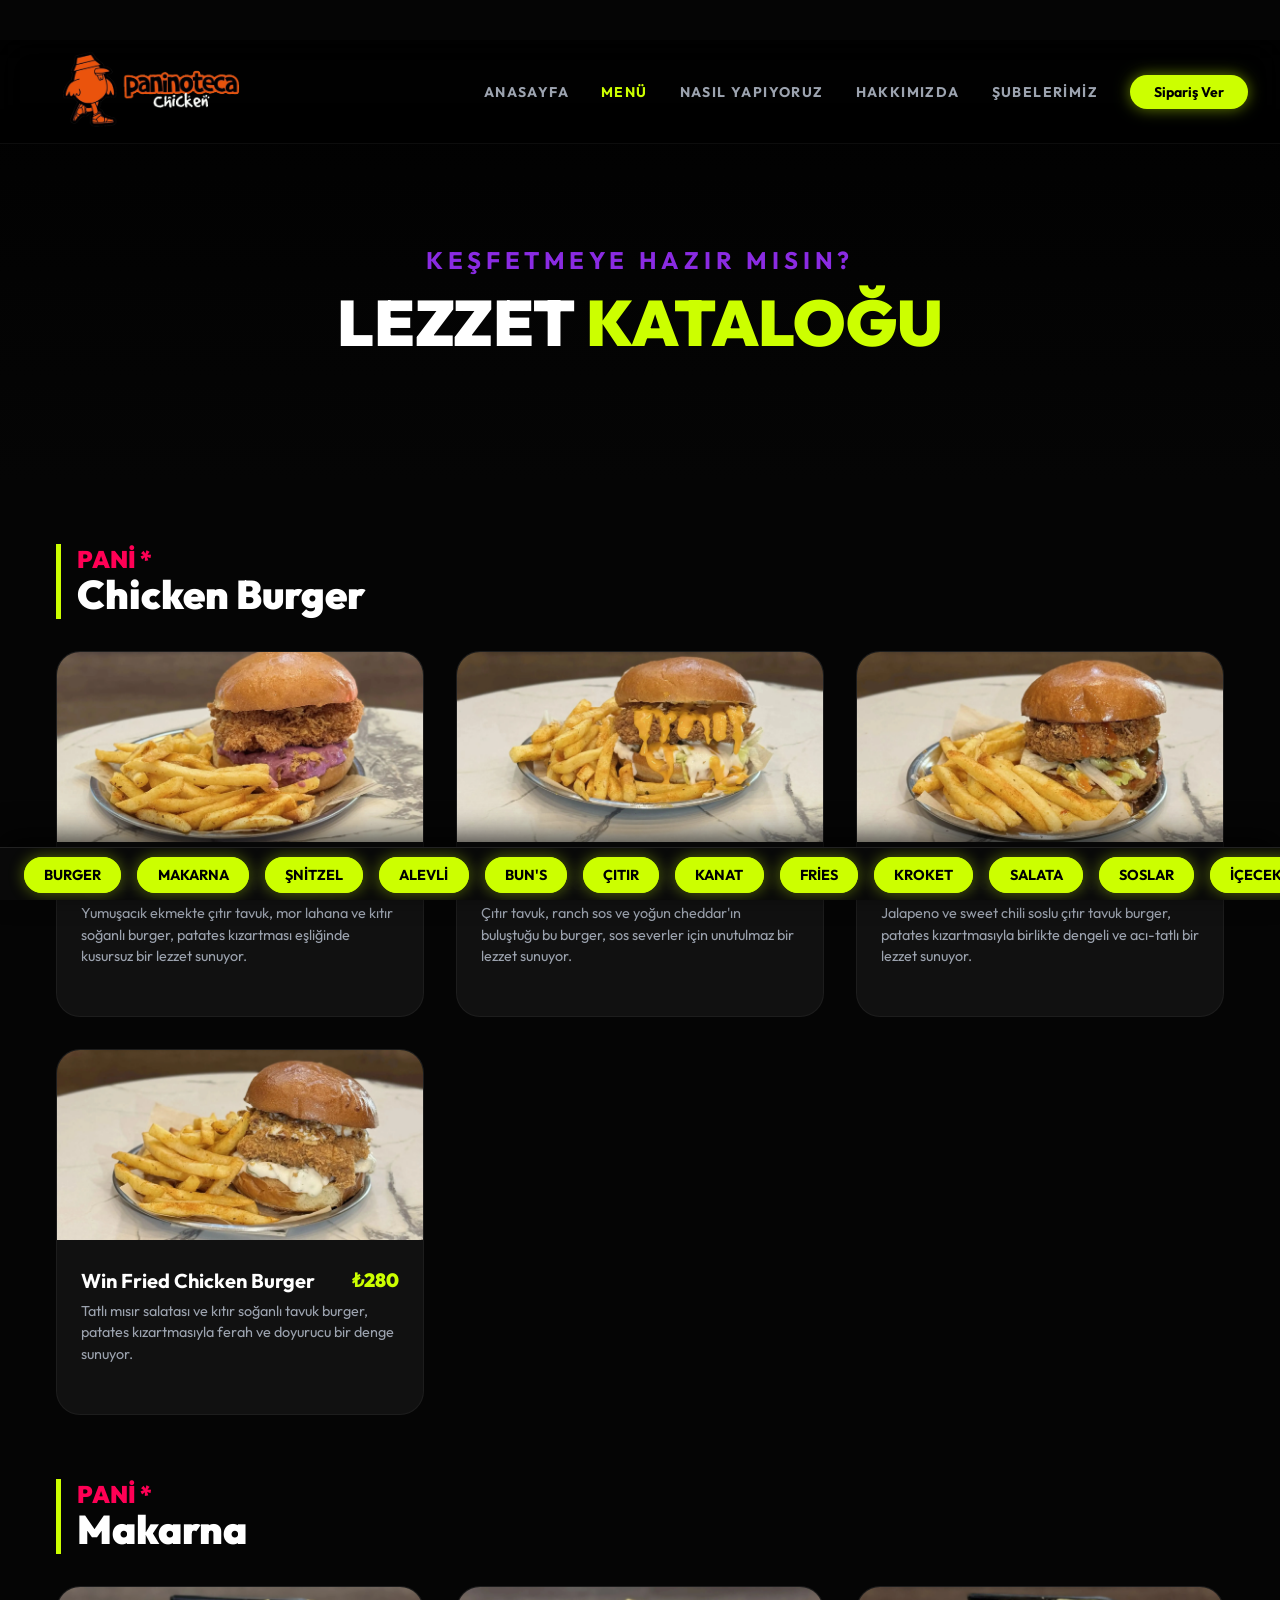
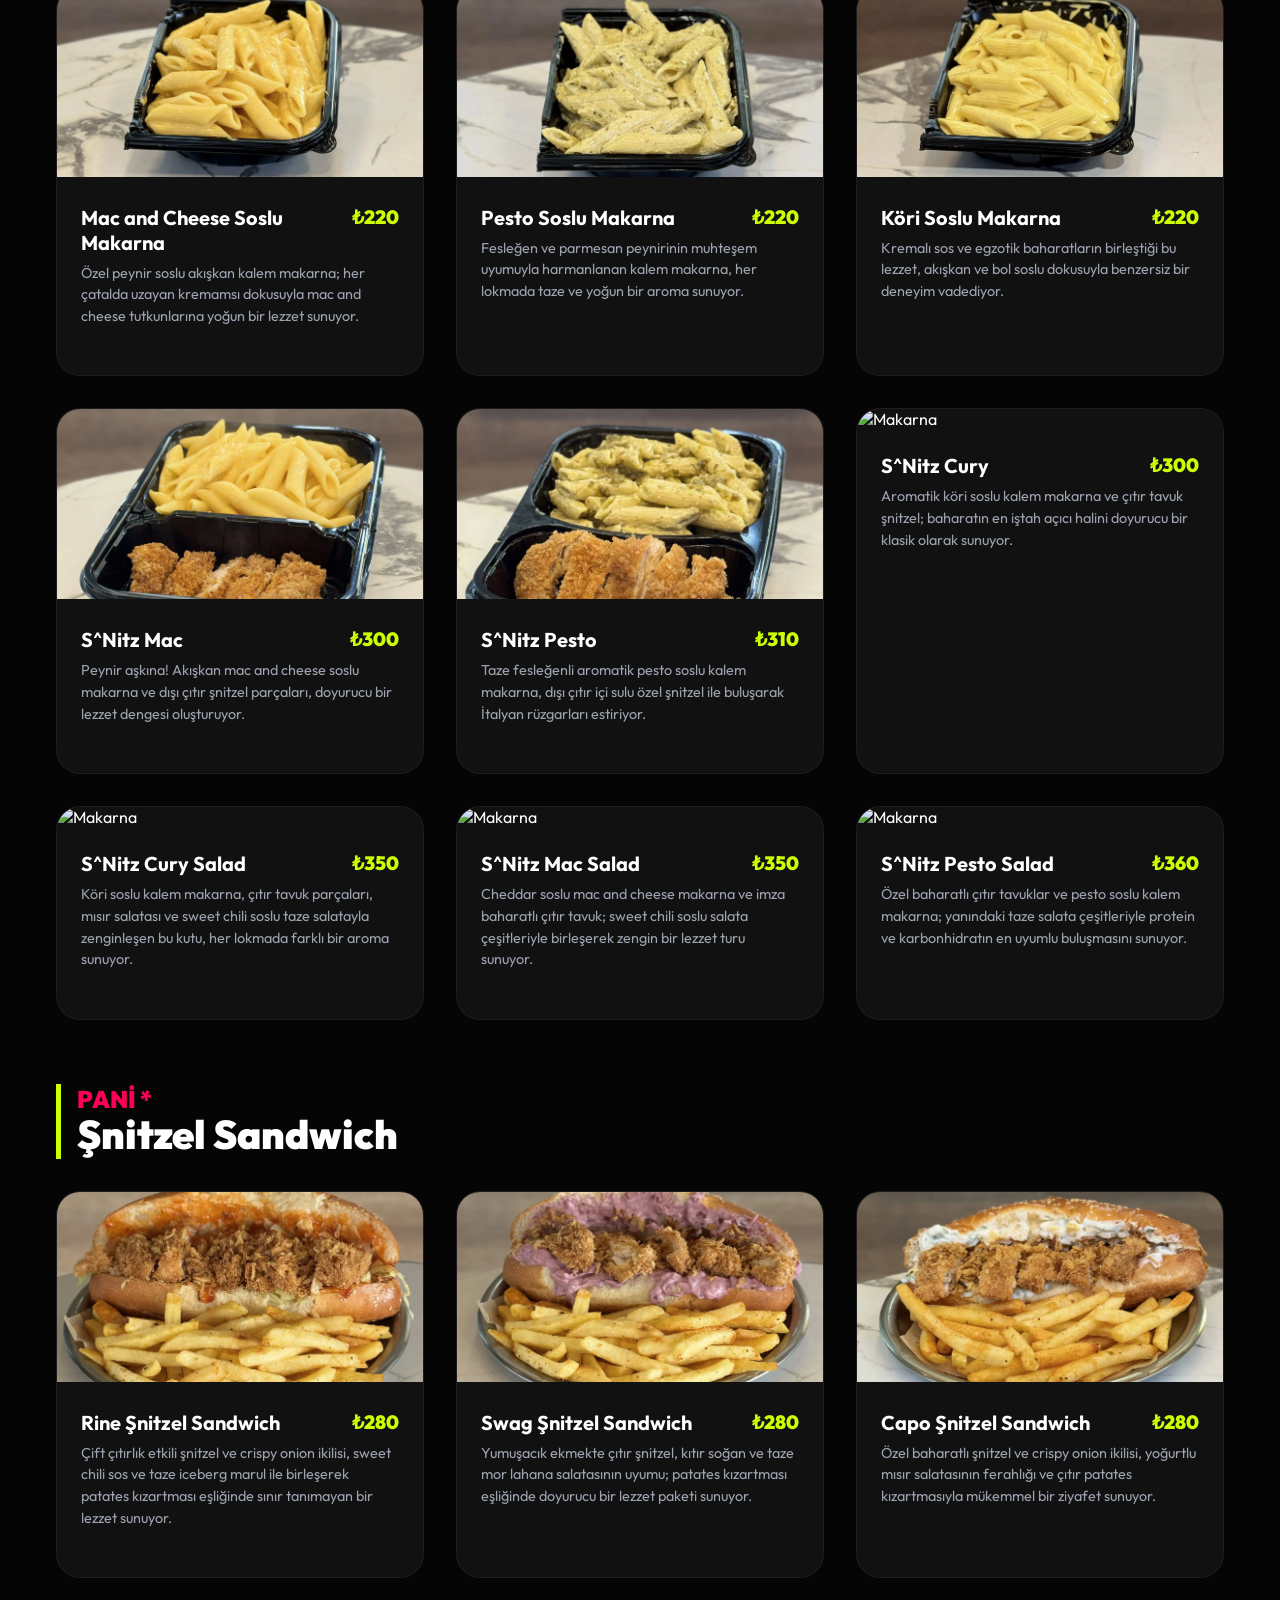
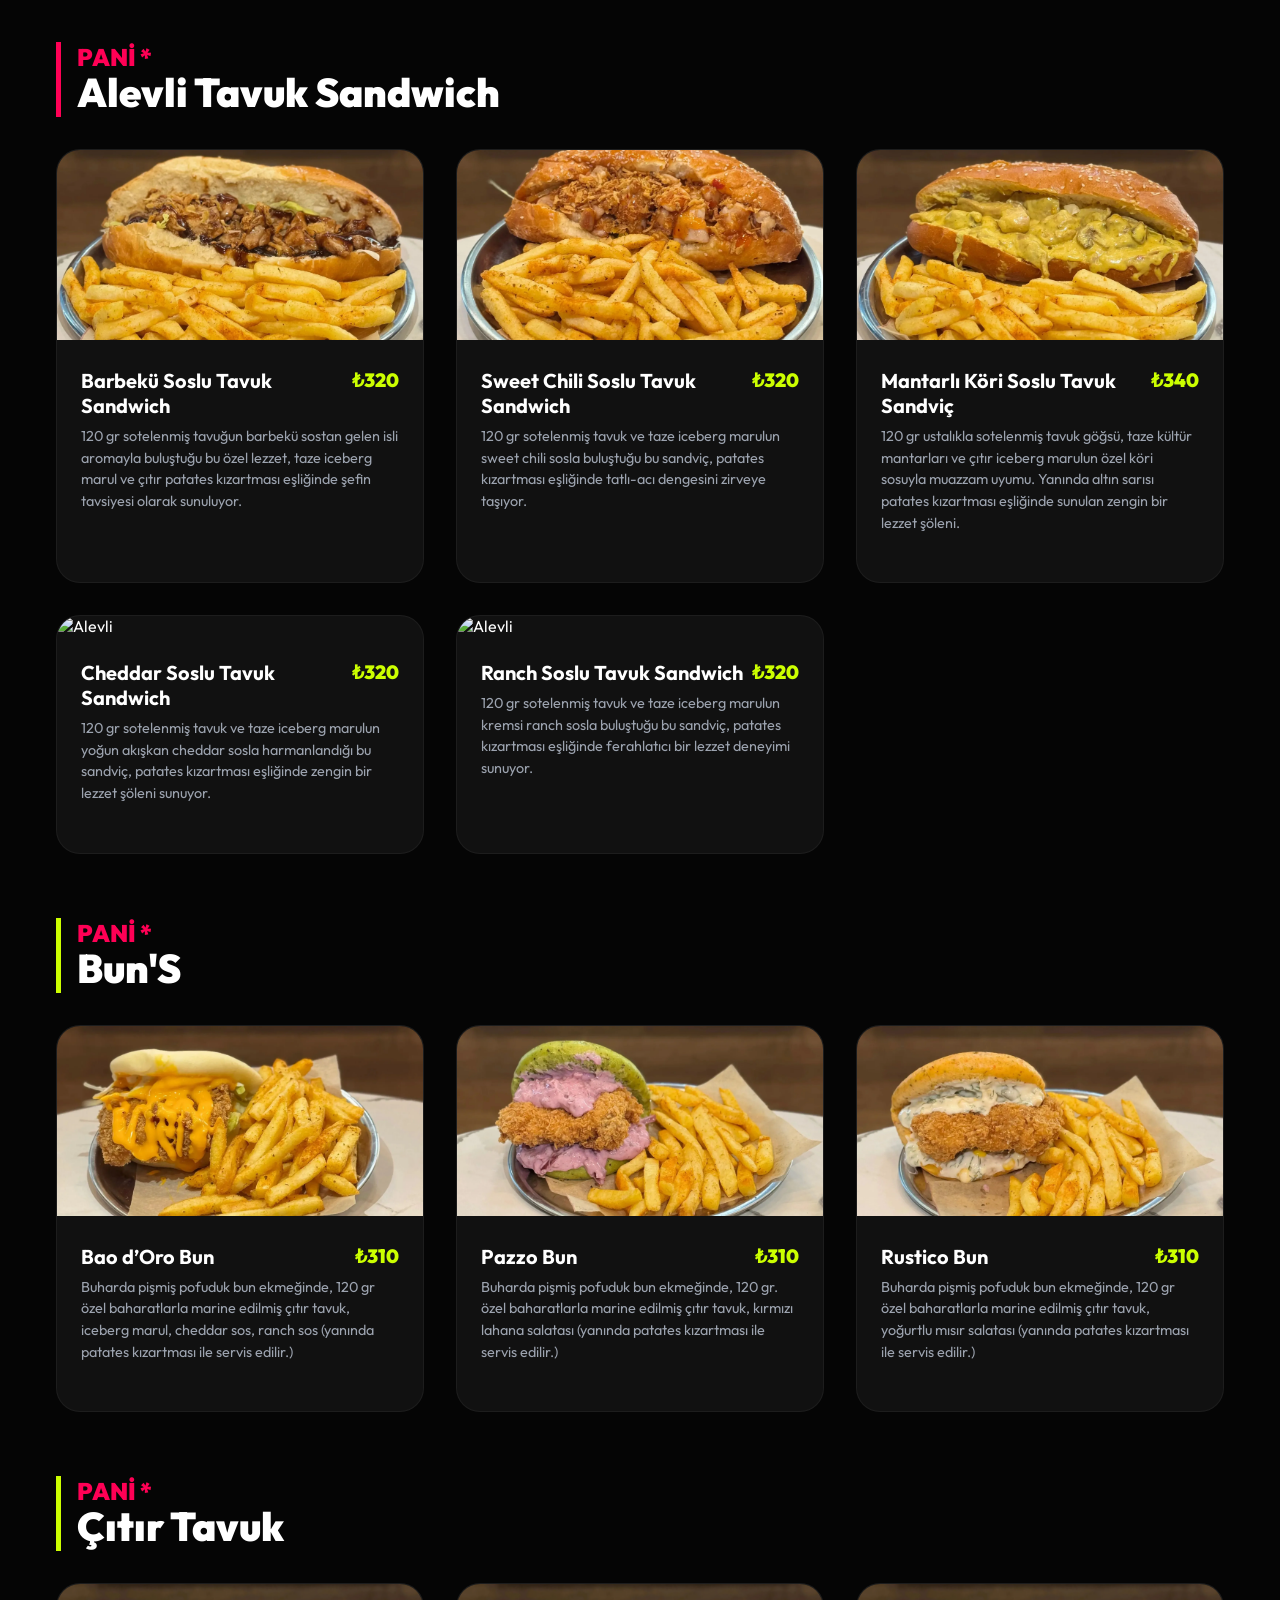
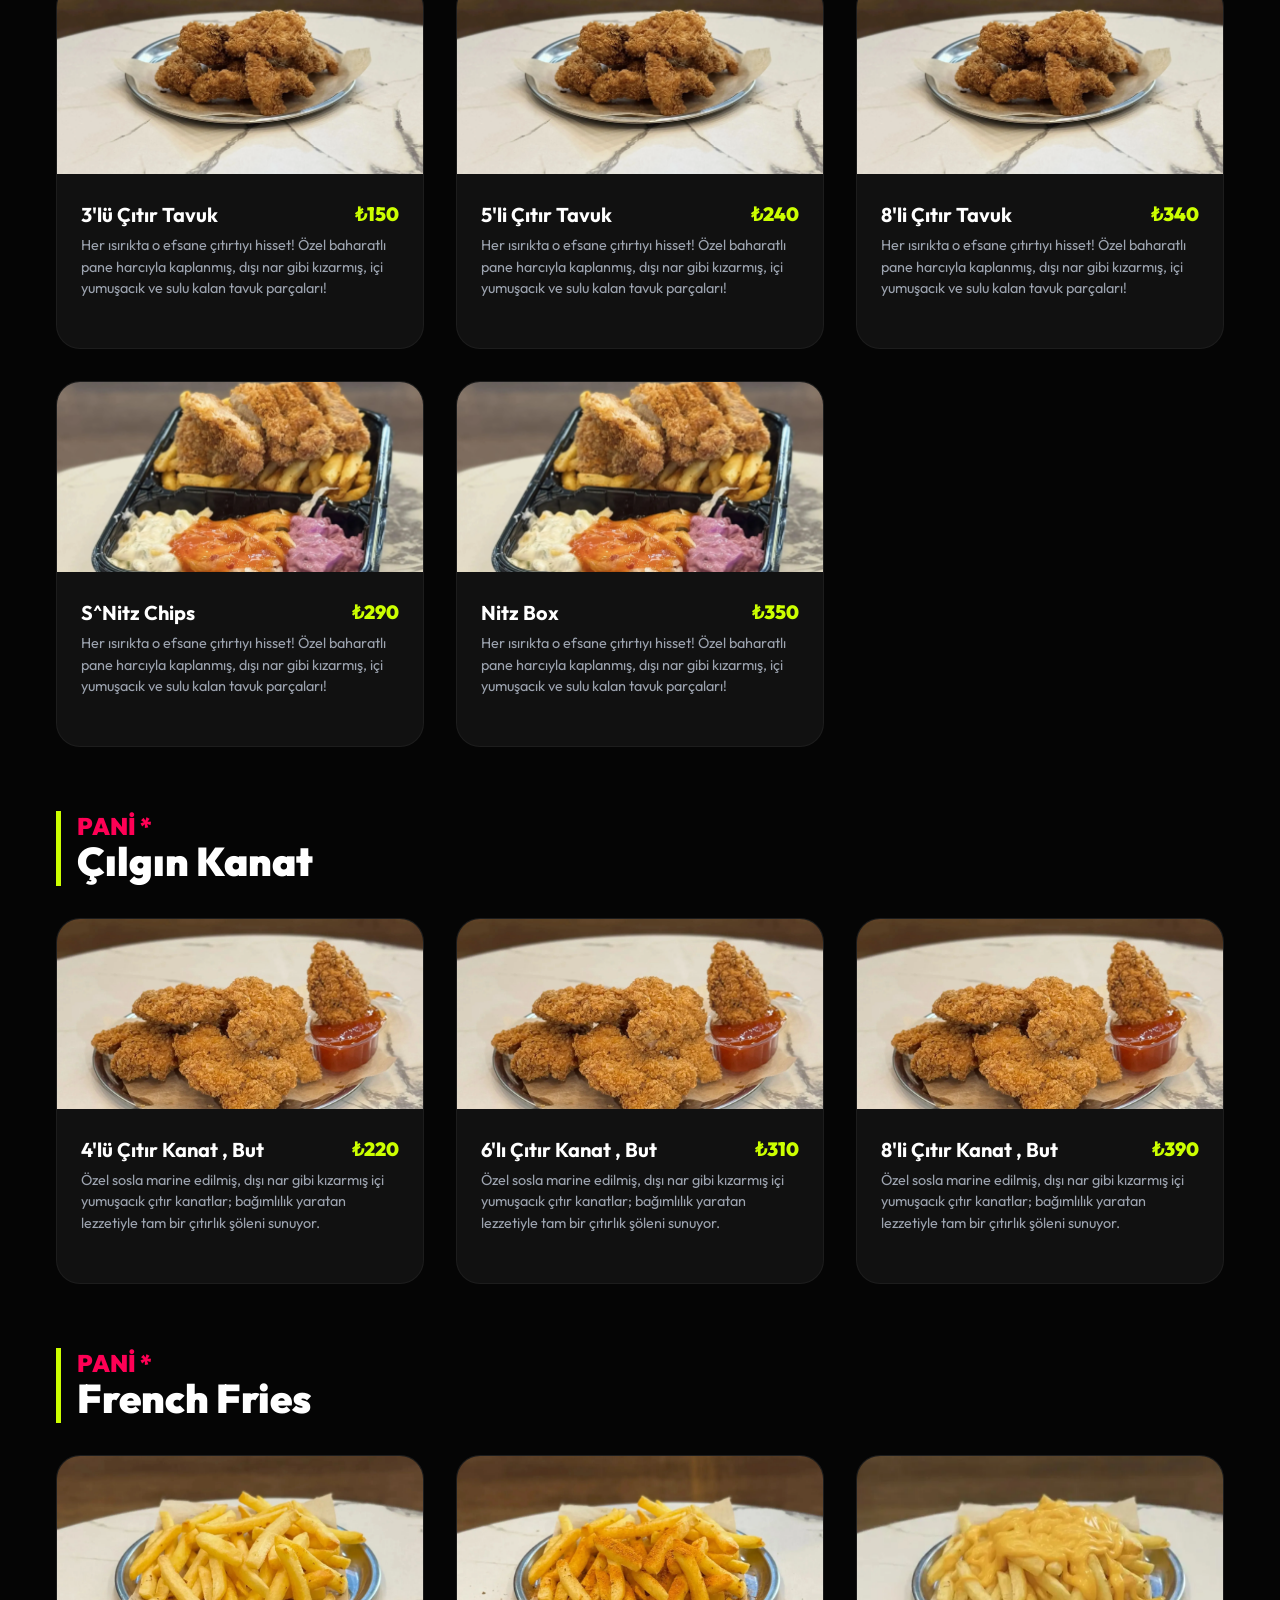
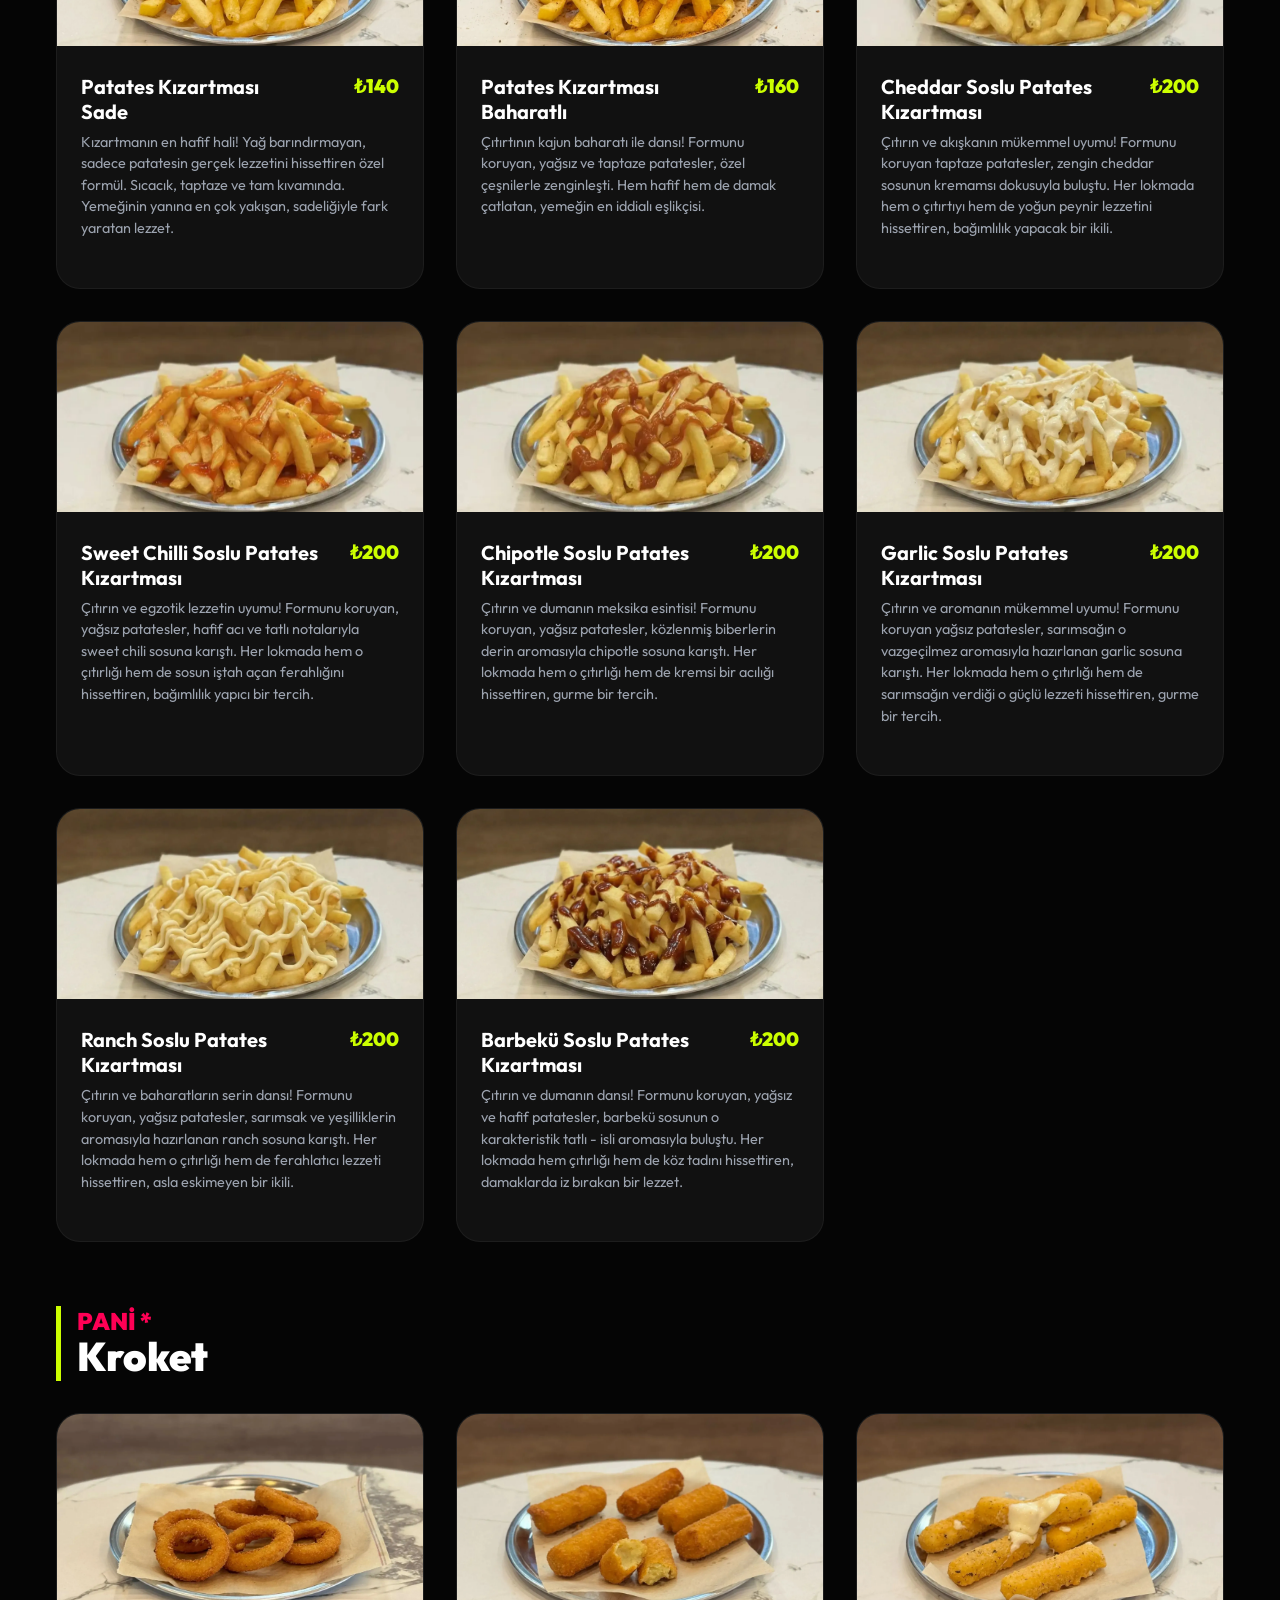
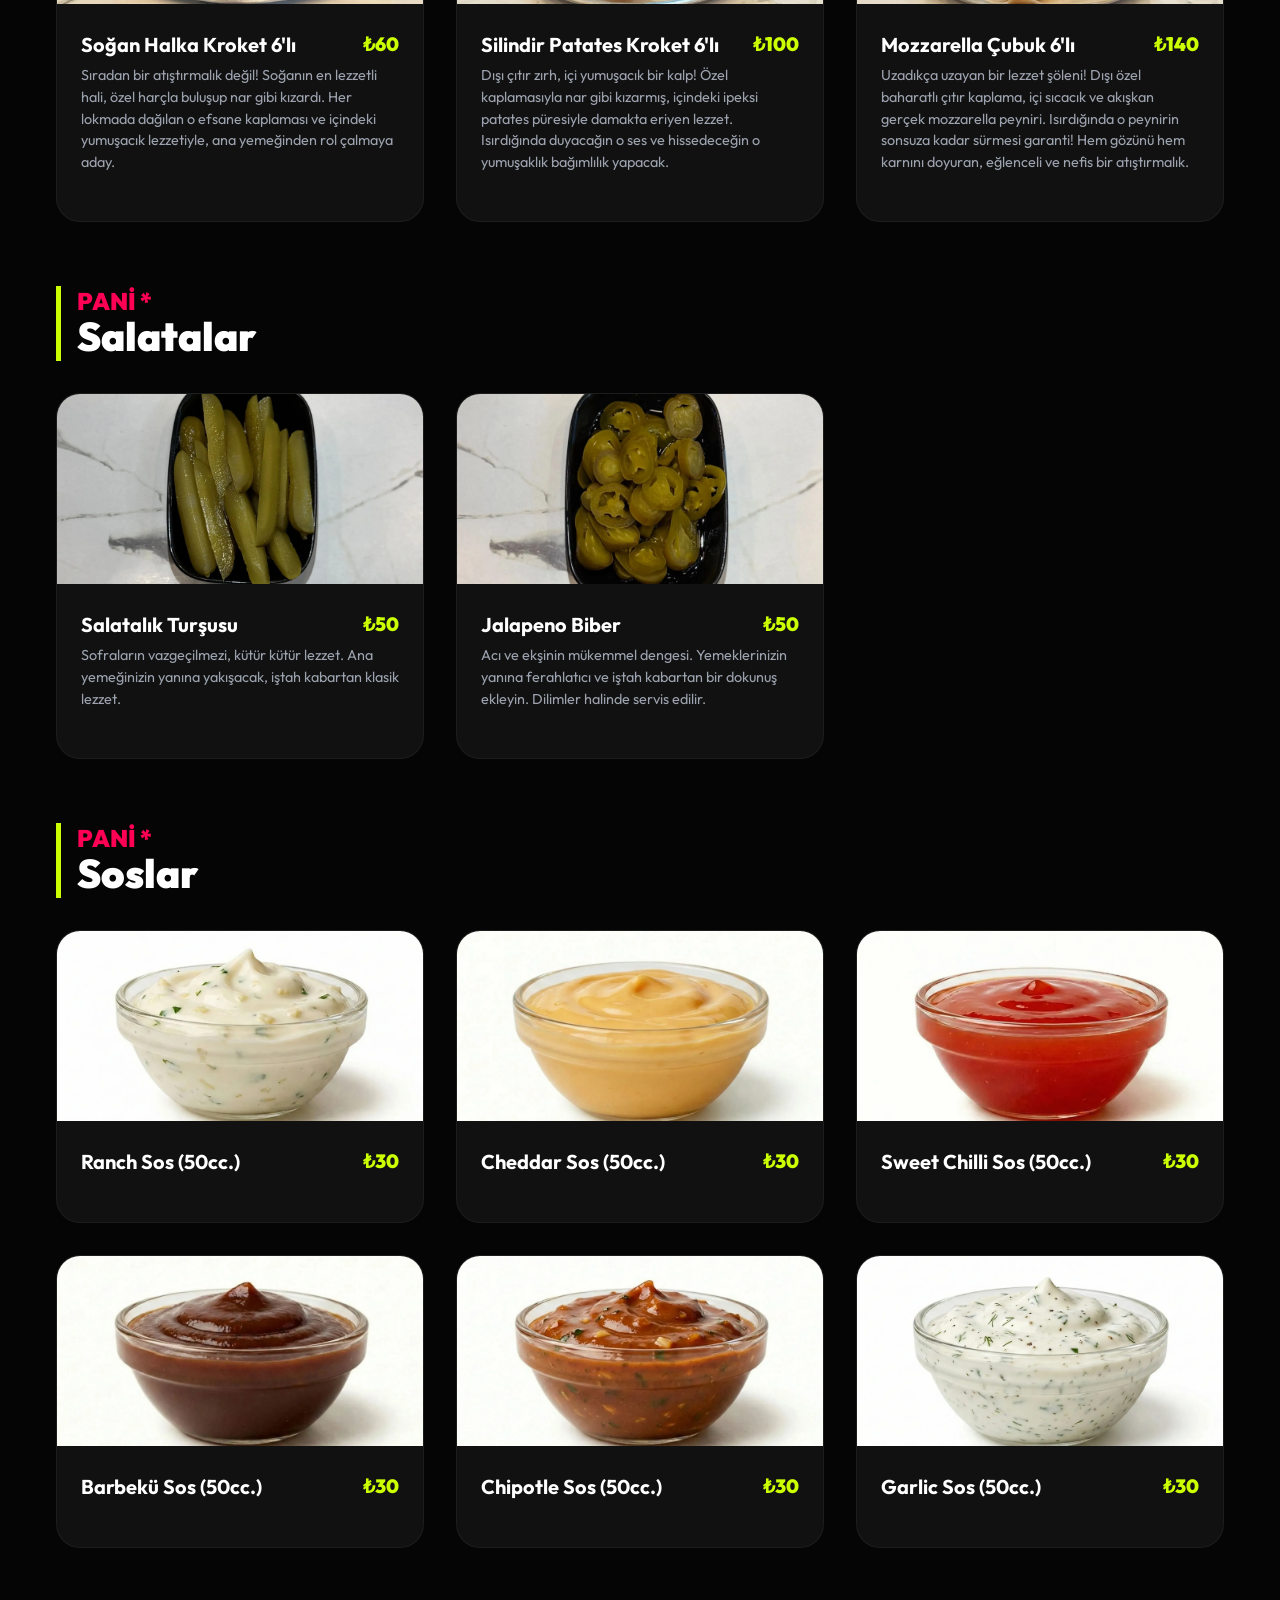
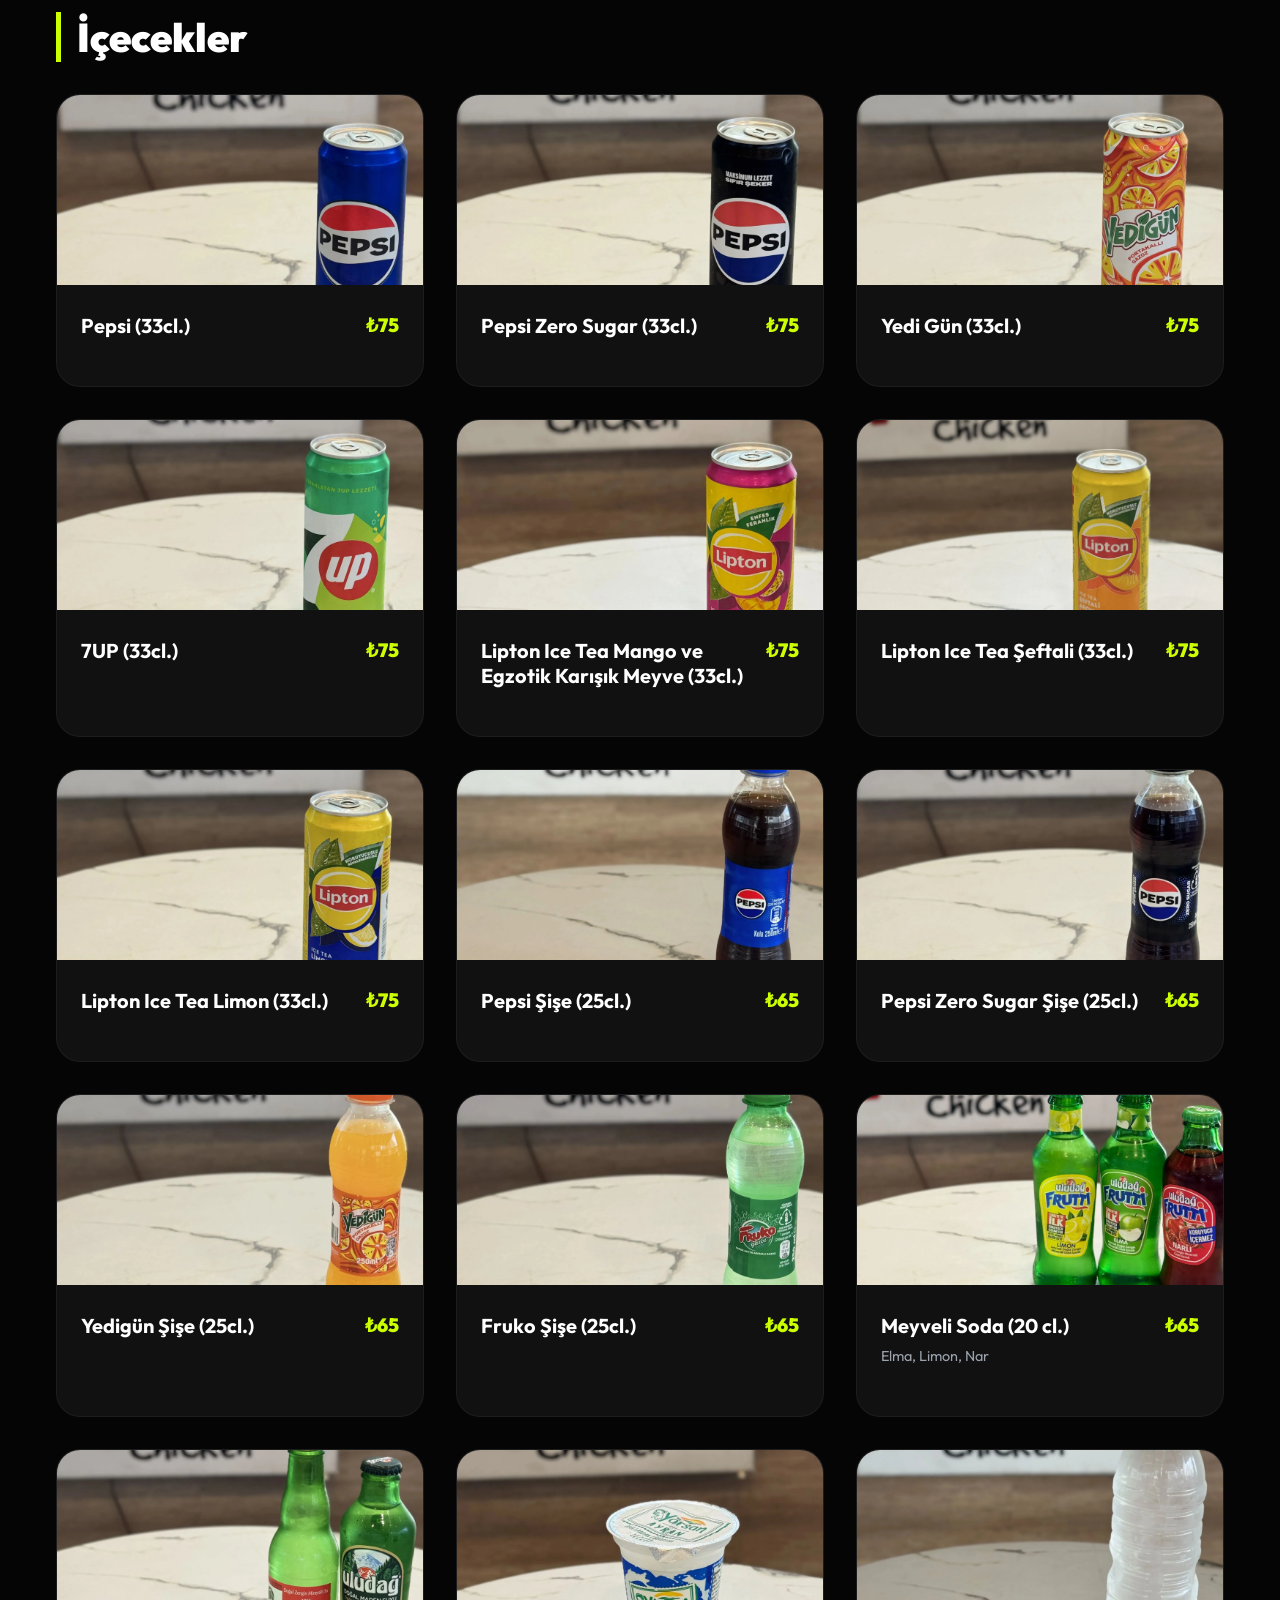
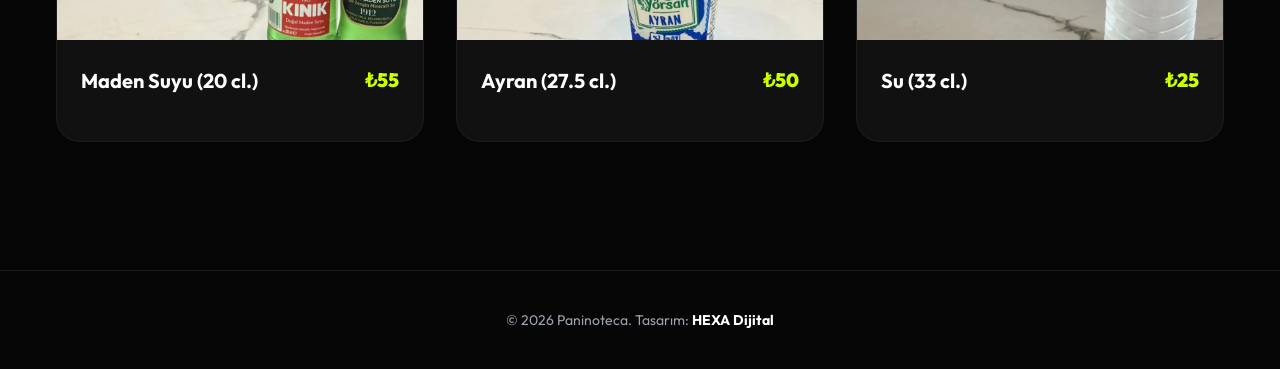
==== commit d17566b2: "Update menu.html" ====
--- a/menu.html
+++ b/menu.html
@@ -247,6 +247,69 @@
     </style>
   </head>
   <body>
+
+    <style>
+      /* 1. Duyuru Bandı Stilleri */
+      .brand-announcement {
+        position: fixed;
+        top: 0;
+        left: 0;
+        width: 100%;
+        height: 40px;
+        background-color: #ff0000;
+        color: #ffffff;
+        display: flex;
+        align-items: center;
+        justify-content: center;
+        z-index: 2000; /* Her şeyin üstünde olması için çok yüksek değer */
+        font-family: "Outfit", sans-serif;
+        font-size: 1.2rem;
+        font-weight: 700;
+        letter-spacing: 0.05em;
+        box-shadow: 0 2px 10px rgba(0, 0, 0, 0.3);
+      }
+
+      .brand-announcement strong {
+        margin-left: 8px;
+        text-decoration: underline;
+        text-transform: uppercase;
+        font-weight: 900;
+      }
+
+      /* 2. Mevcut Navbar'ı Aşağı İtme (Dosyaya dokunmadan) */
+      /* Sitenin mevcut .navbar sınıfını hedef alıp tepeden 40px boşluk veriyoruz */
+      .navbar {
+        top: 40px !important;
+        transition: top 0.3s ease; /* Yumuşak geçiş */
+      }
+
+      /* 3. Sayfa İçeriğini Aşağı İtme */
+      /* İlk bölümün (Hero) üstten kapanmaması için body'e geçici padding */
+      body {
+        margin-top: 40px !important;
+      }
+
+      /* Mobil Uyumluluk */
+      @media (max-width: 768px) {
+        .brand-announcement {
+          font-size: 0.9rem;
+          height: 35px;
+        }
+        .navbar {
+          top: 35px !important;
+        }
+        body {
+          margin-top: 35px !important;
+        }
+        /* Mobilde hamburger menü açıldığında tepeden 
+       boşluk kalması için (nav-menu senin kodunda fixed top:0) */
+        .nav-menu.active {
+          top: 35px !important;
+          height: calc(100vh - 35px) !important;
+        }
+      }
+    </style>
+
     <nav class="navbar">
       <div class="logo">
         <img
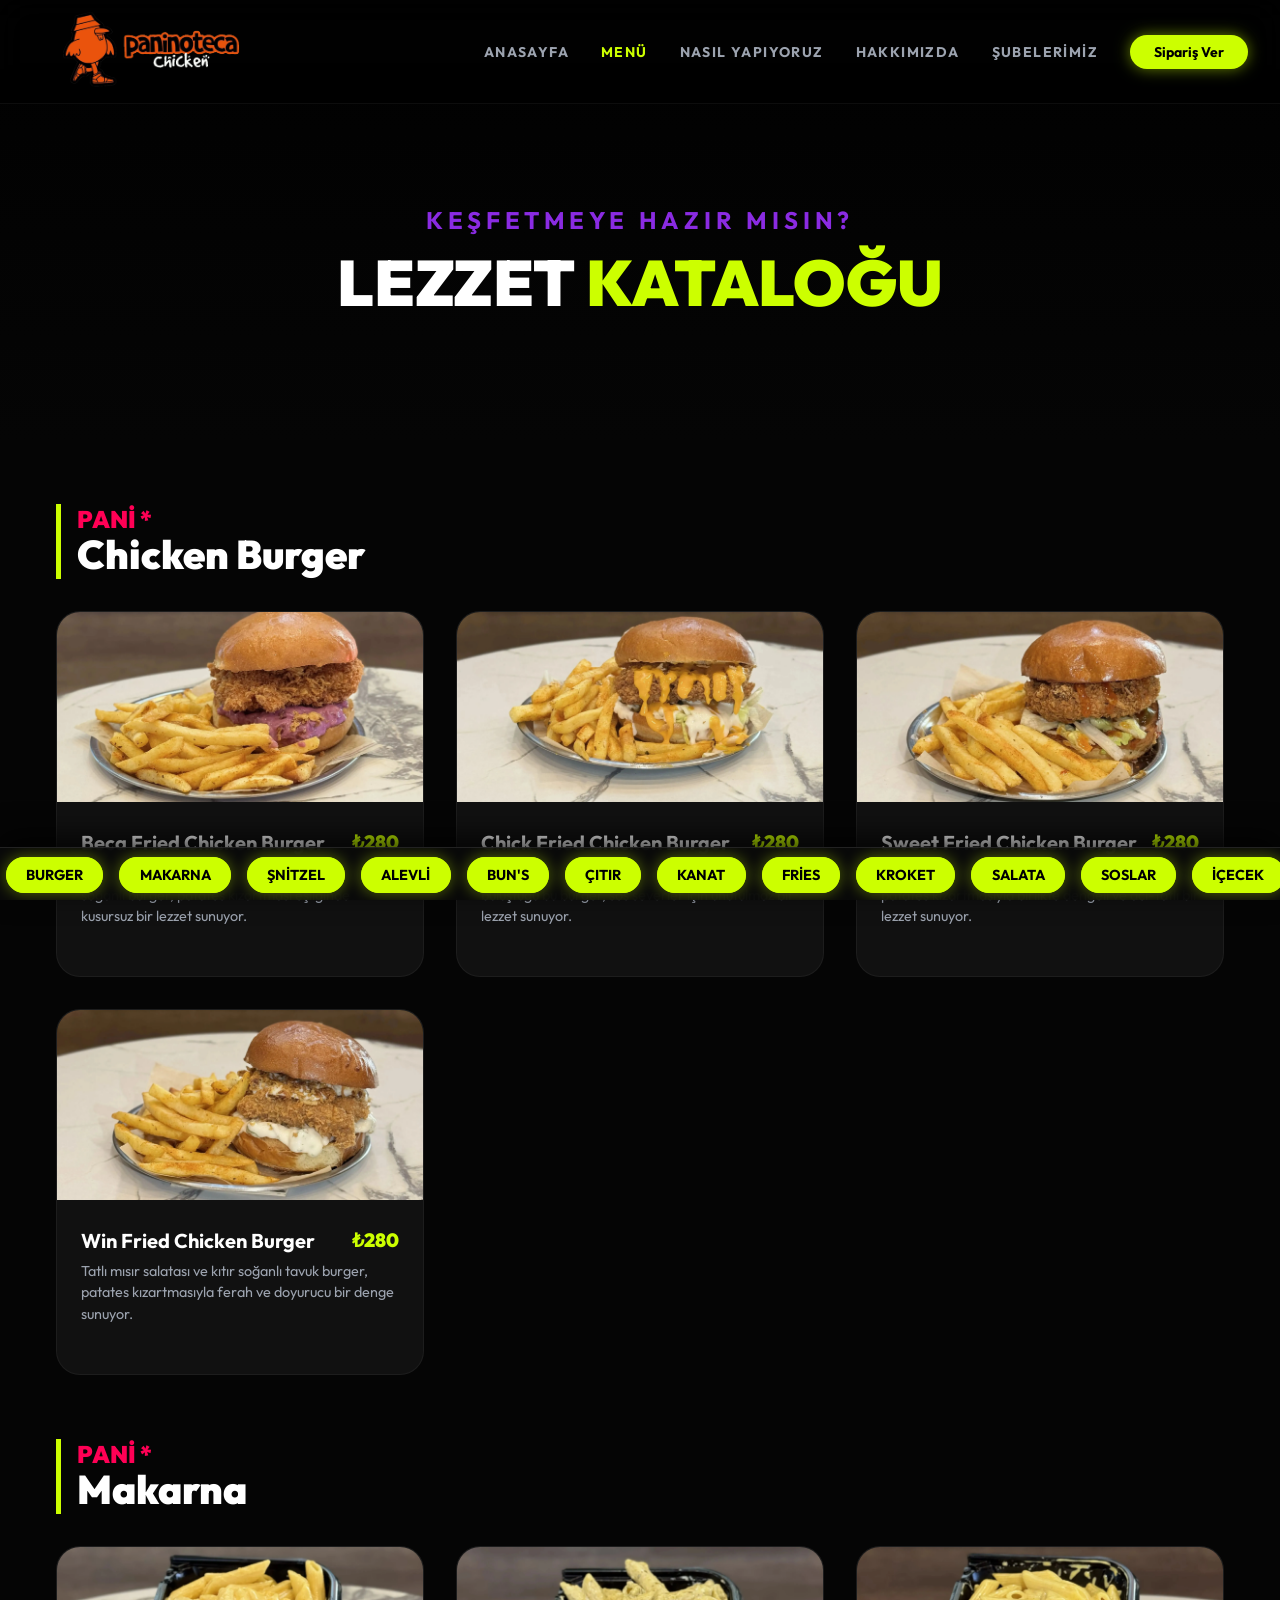
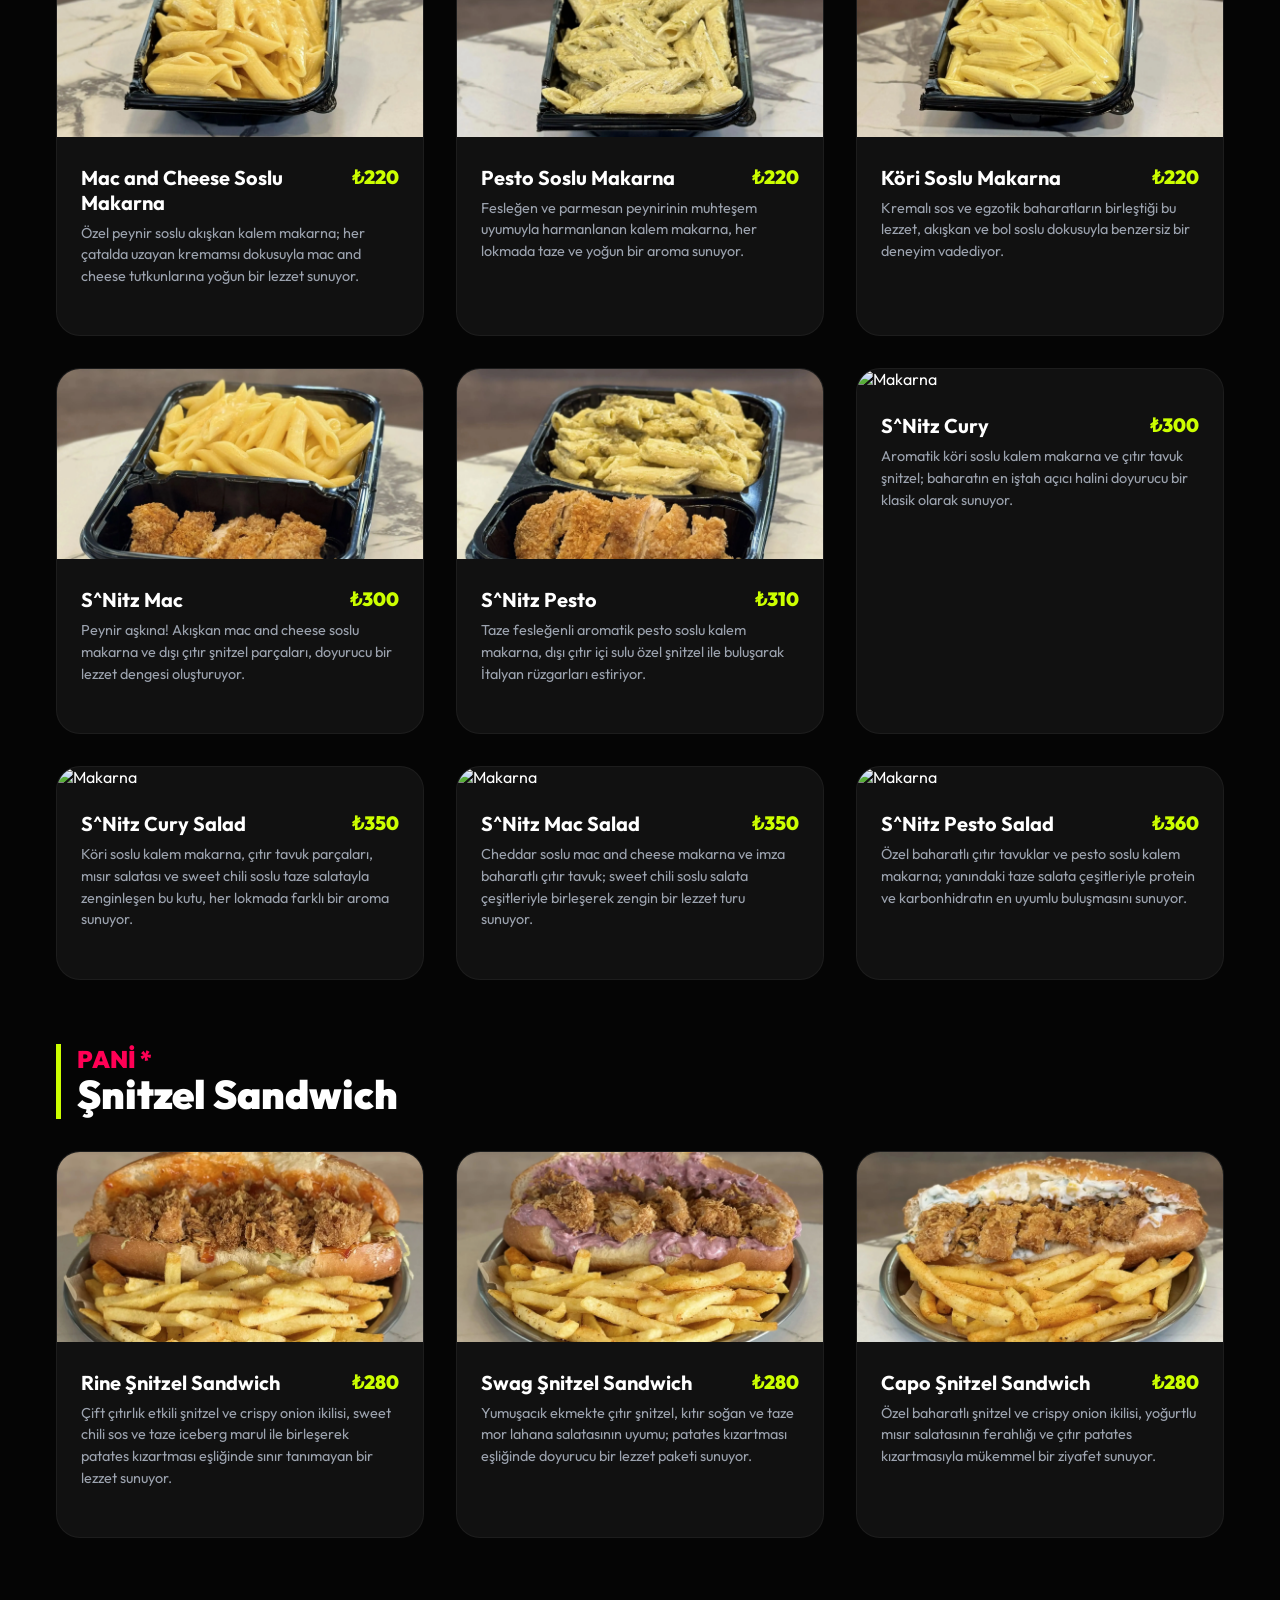
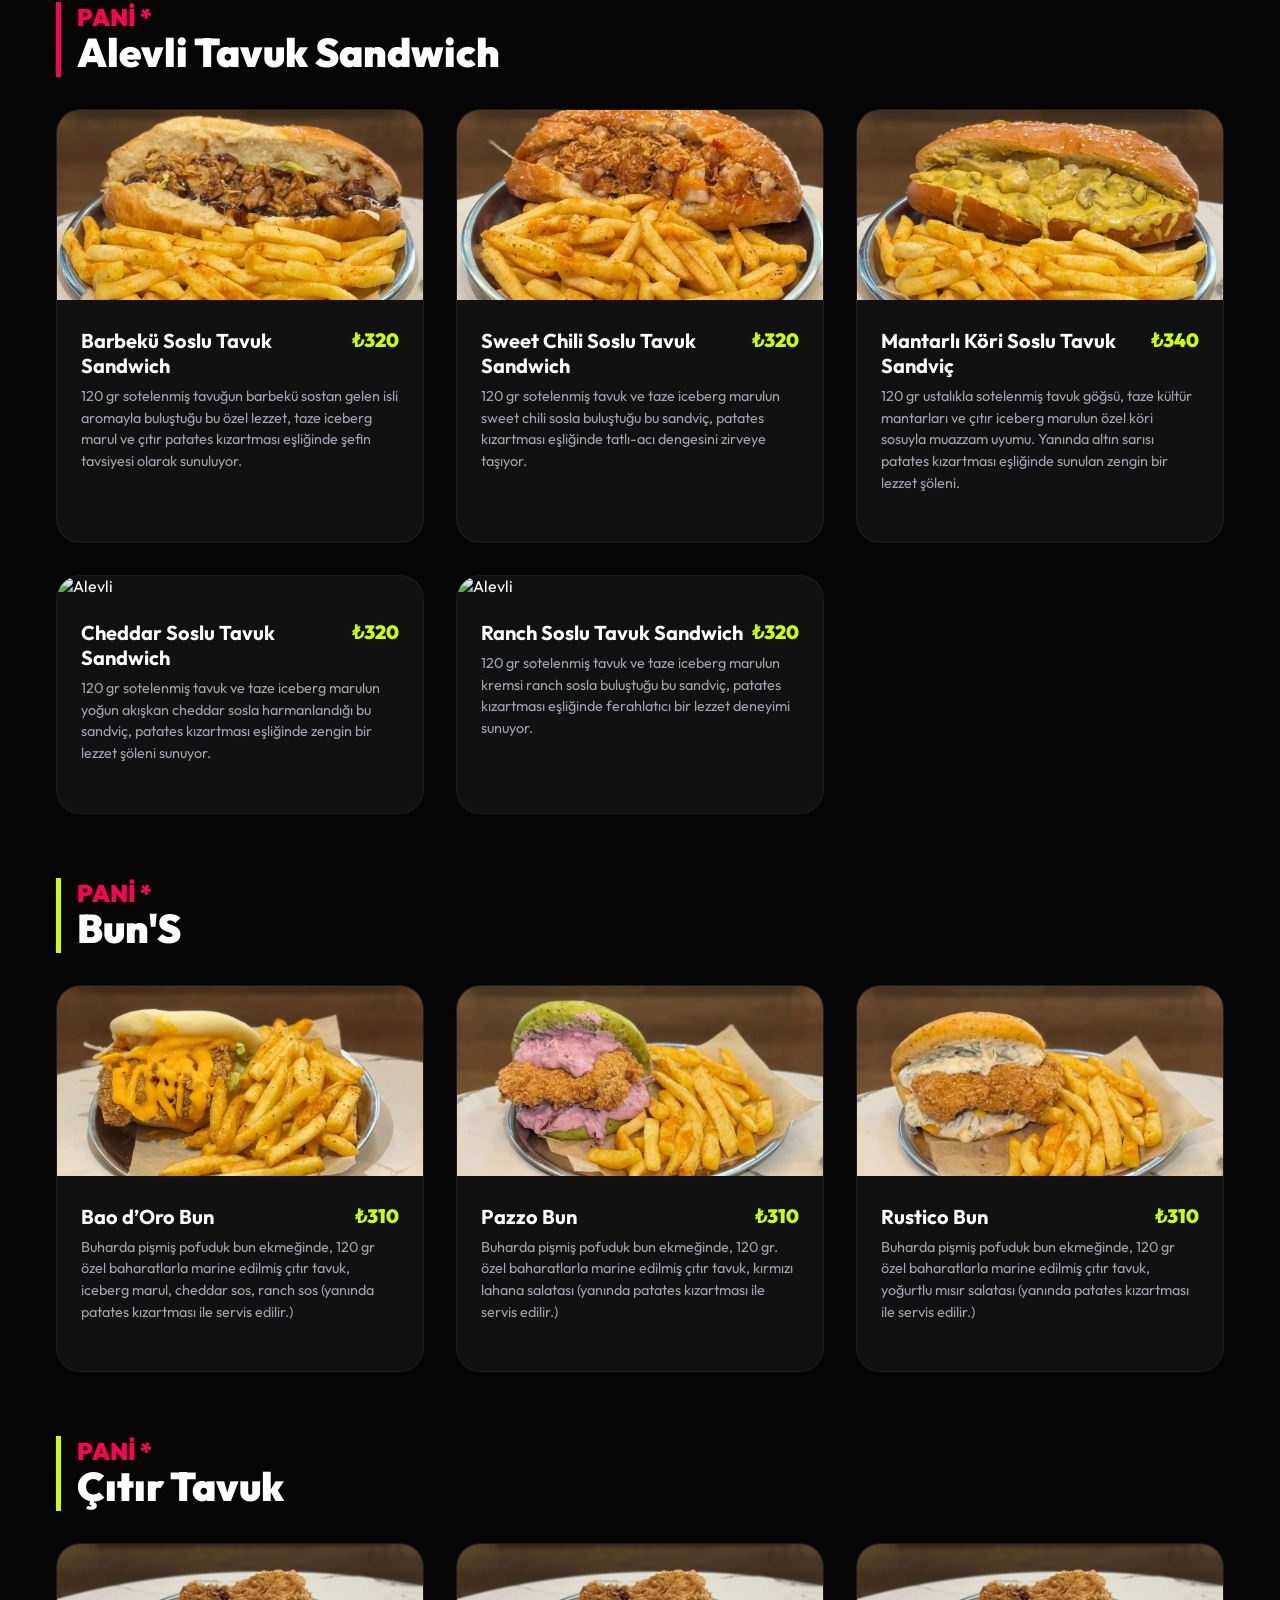
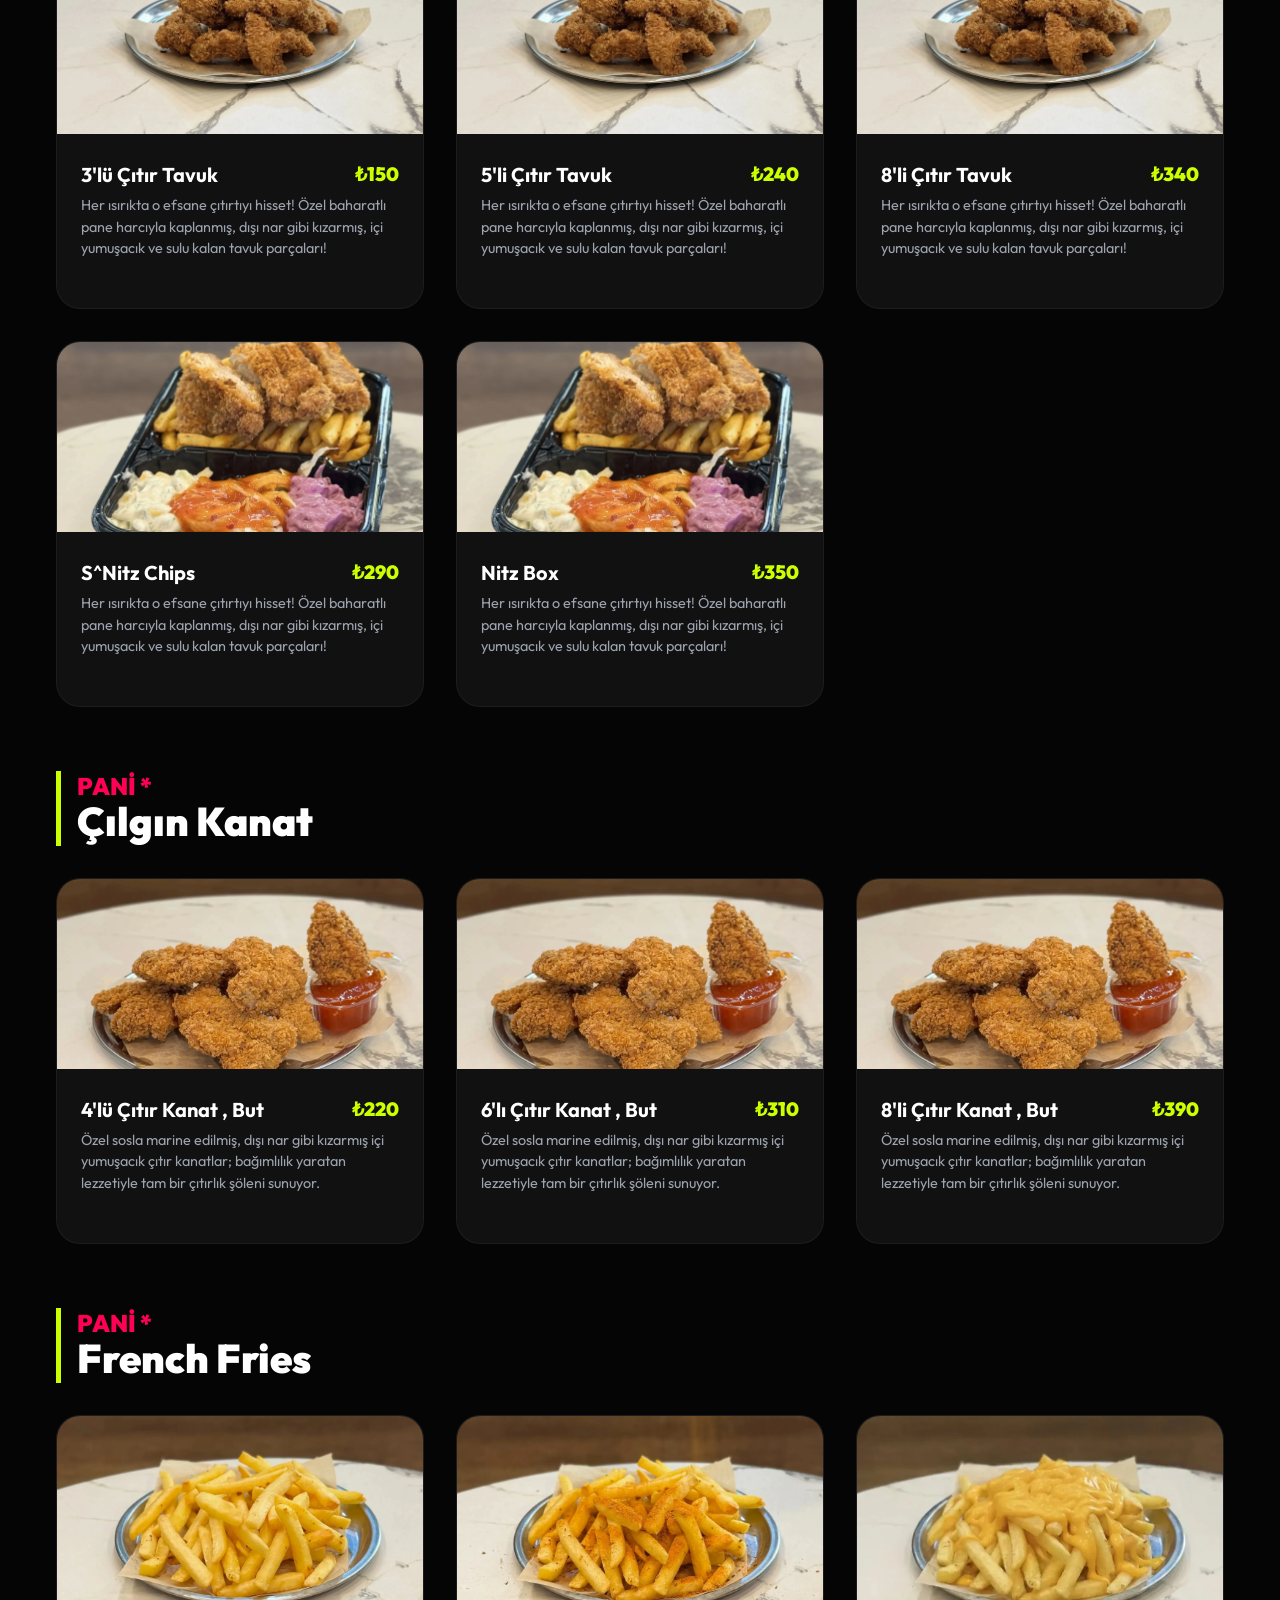
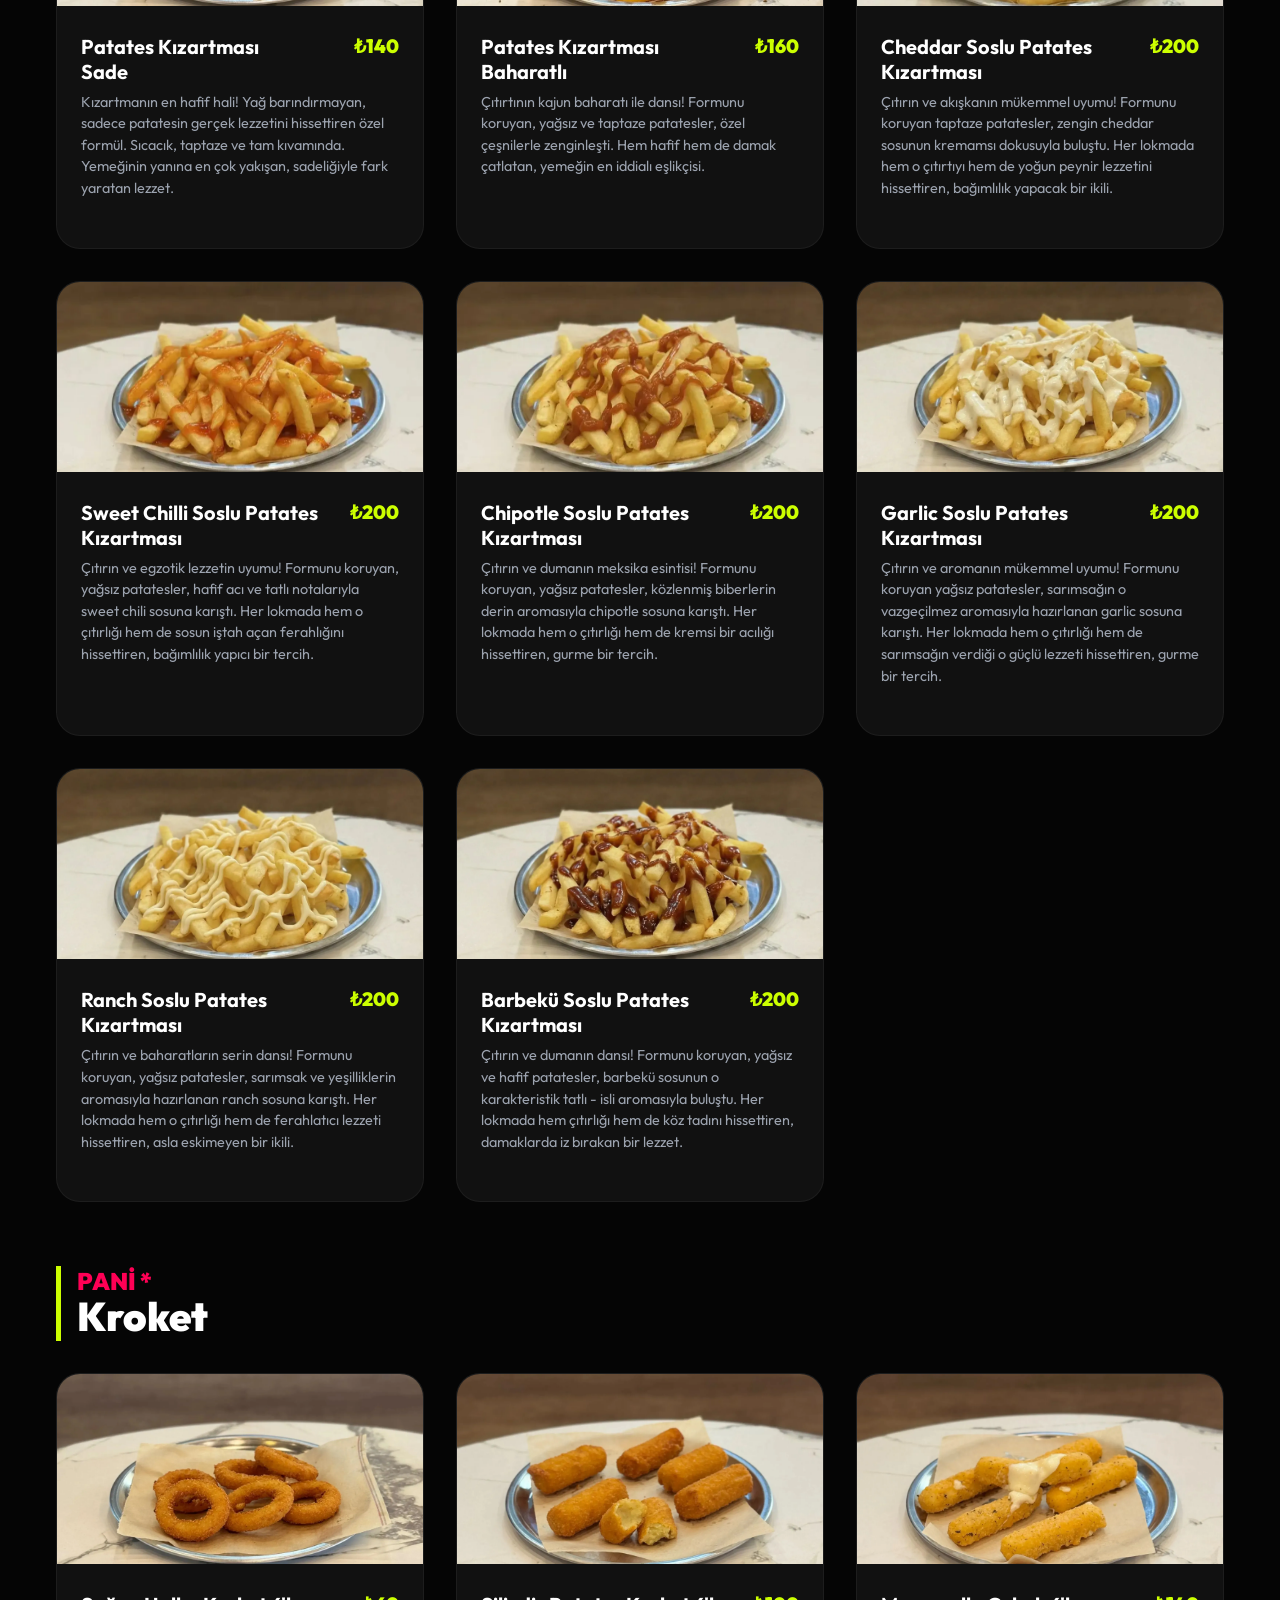
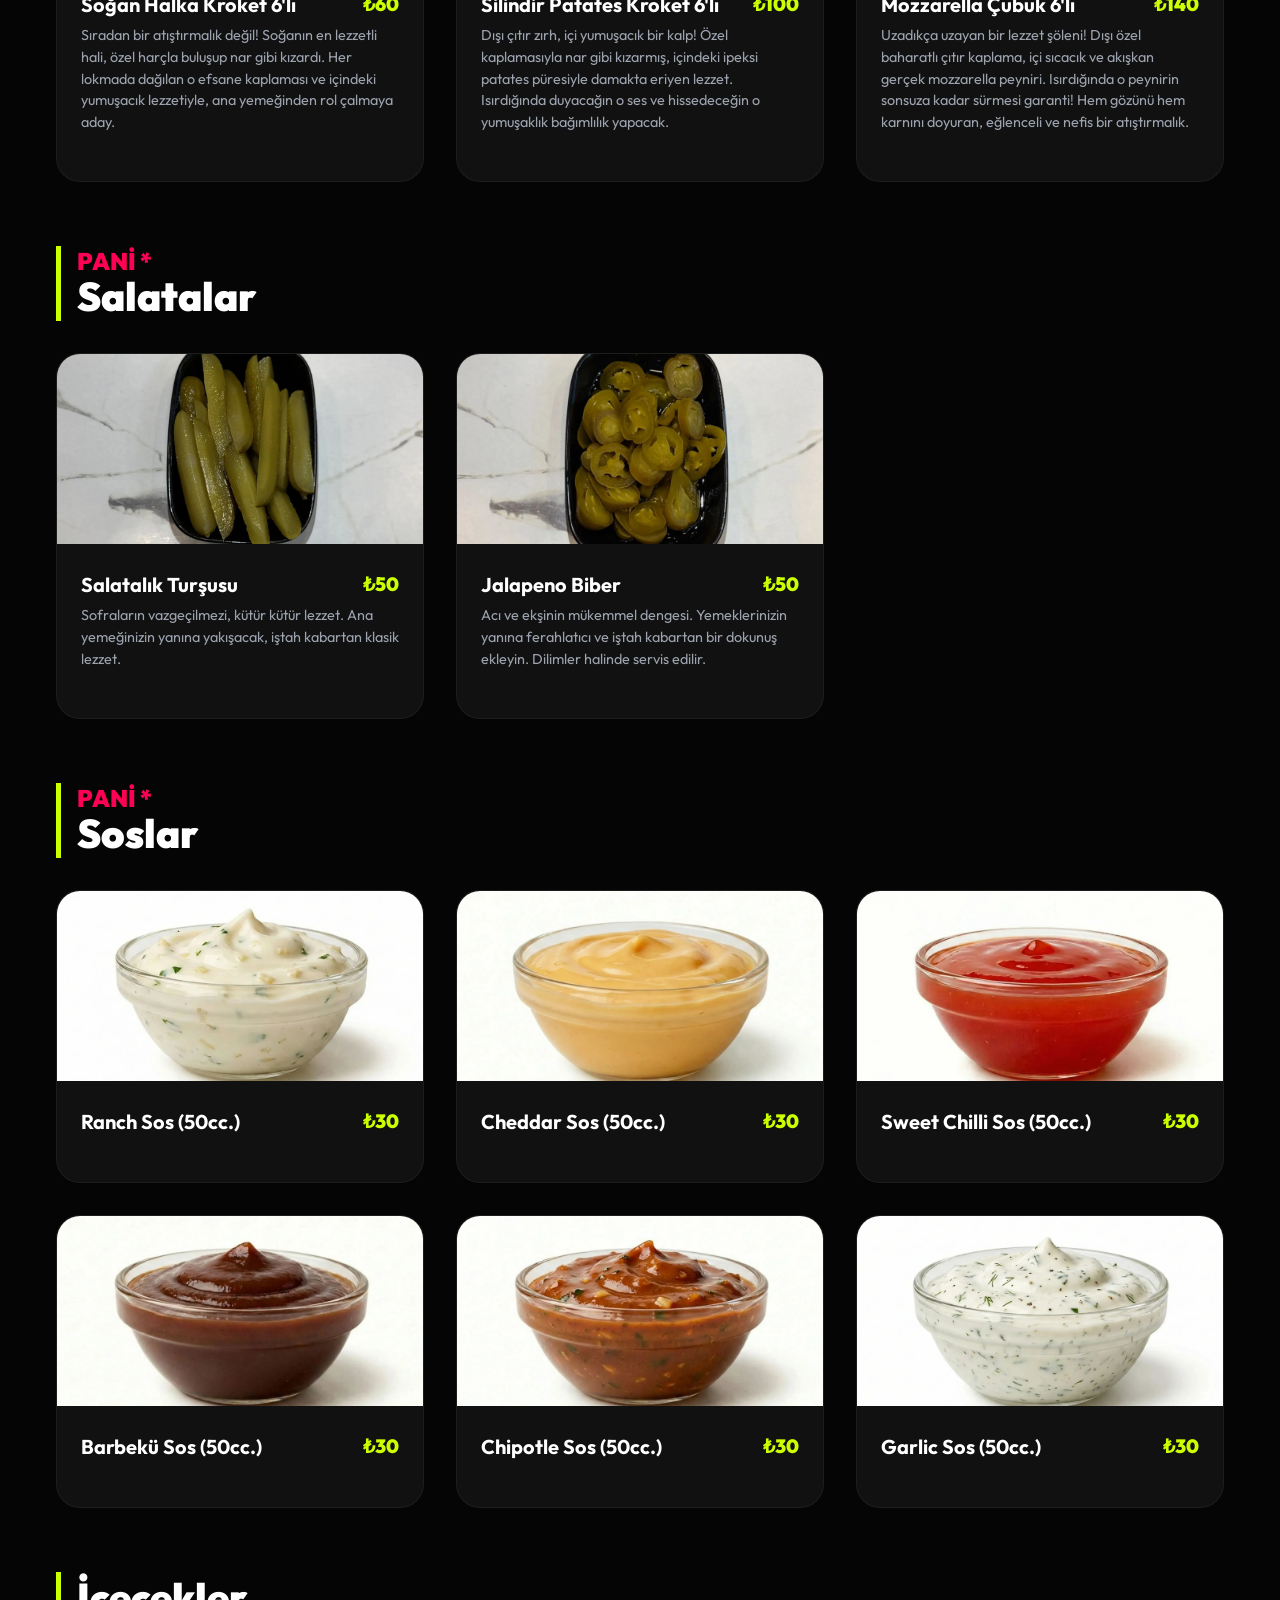
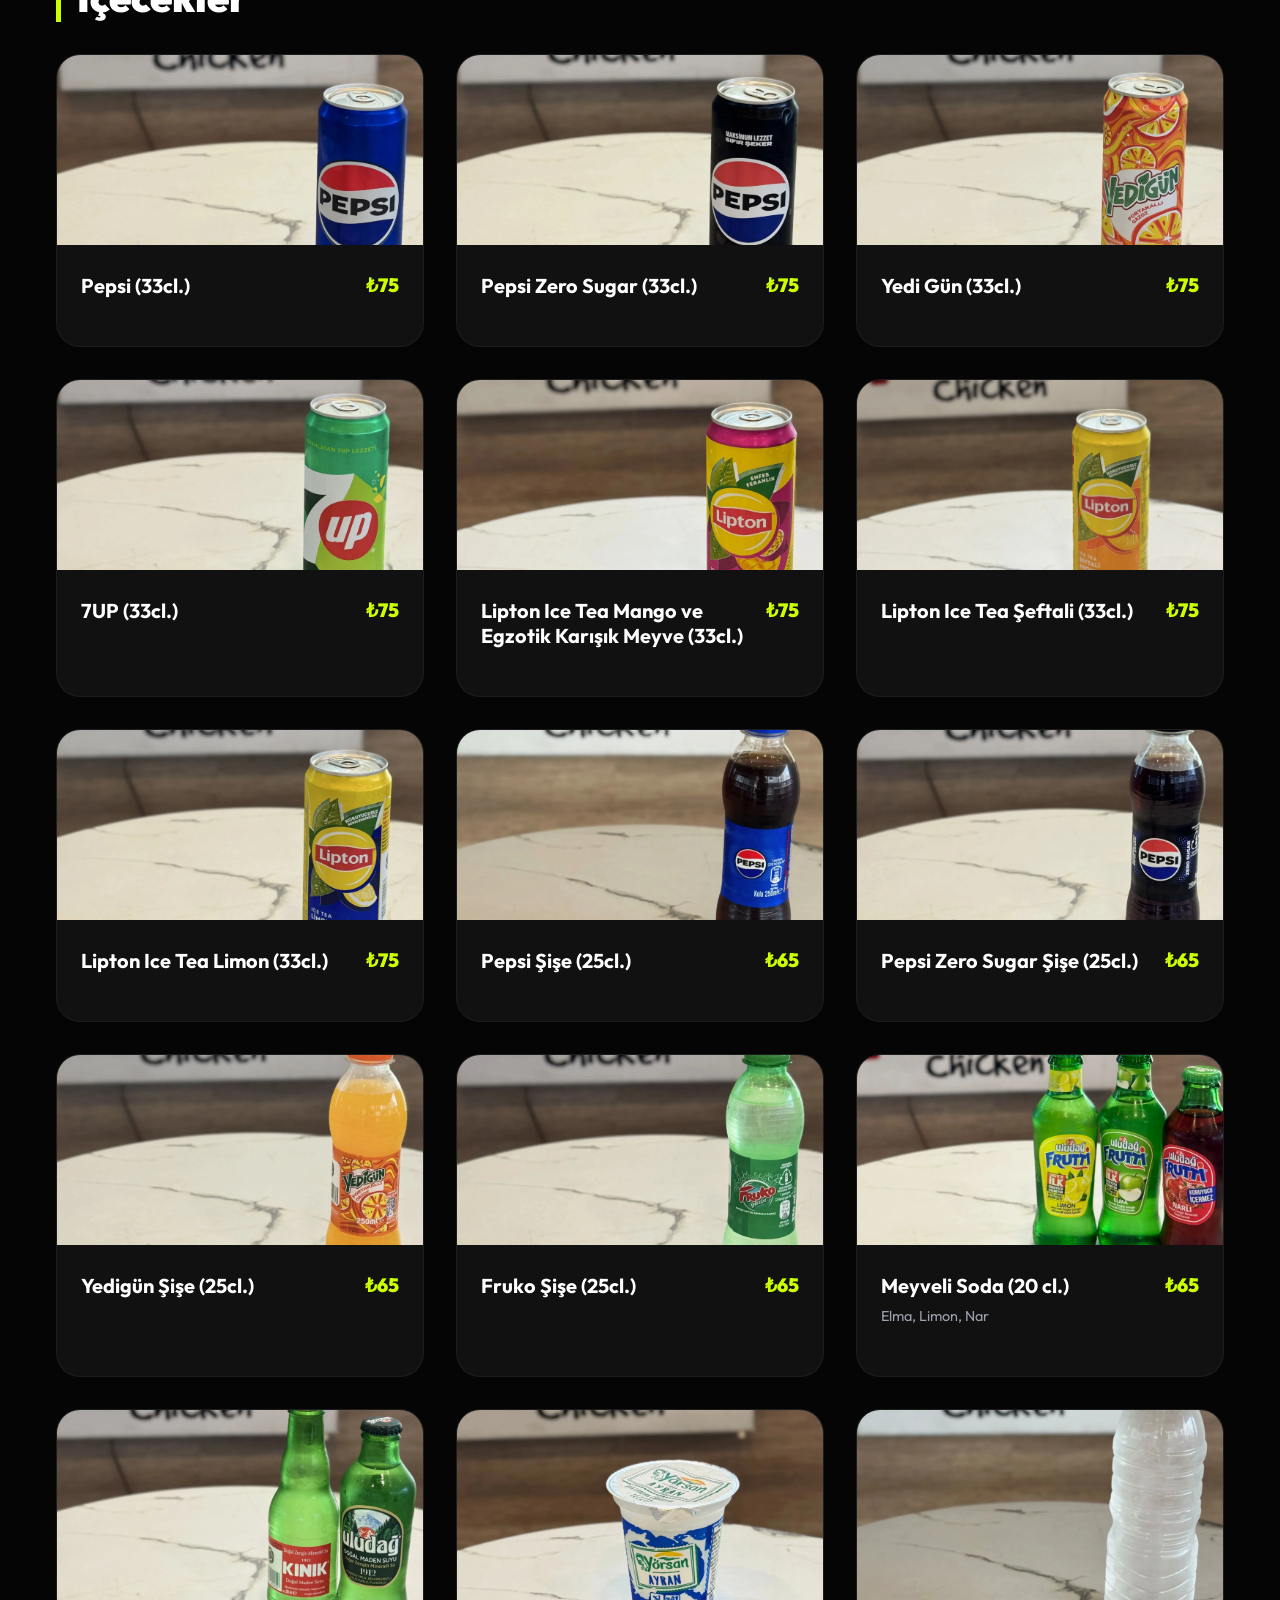
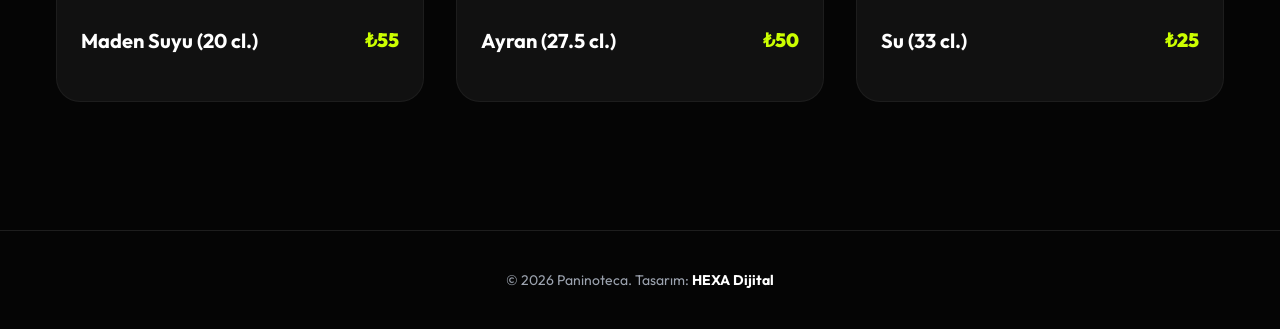
==== commit b807d1dc: "Update menu.html" ====
--- a/menu.html
+++ b/menu.html
@@ -247,69 +247,6 @@
     </style>
   </head>
   <body>
-
-    <style>
-      /* 1. Duyuru Bandı Stilleri */
-      .brand-announcement {
-        position: fixed;
-        top: 0;
-        left: 0;
-        width: 100%;
-        height: 40px;
-        background-color: #ff0000;
-        color: #ffffff;
-        display: flex;
-        align-items: center;
-        justify-content: center;
-        z-index: 2000; /* Her şeyin üstünde olması için çok yüksek değer */
-        font-family: "Outfit", sans-serif;
-        font-size: 1.2rem;
-        font-weight: 700;
-        letter-spacing: 0.05em;
-        box-shadow: 0 2px 10px rgba(0, 0, 0, 0.3);
-      }
-
-      .brand-announcement strong {
-        margin-left: 8px;
-        text-decoration: underline;
-        text-transform: uppercase;
-        font-weight: 900;
-      }
-
-      /* 2. Mevcut Navbar'ı Aşağı İtme (Dosyaya dokunmadan) */
-      /* Sitenin mevcut .navbar sınıfını hedef alıp tepeden 40px boşluk veriyoruz */
-      .navbar {
-        top: 40px !important;
-        transition: top 0.3s ease; /* Yumuşak geçiş */
-      }
-
-      /* 3. Sayfa İçeriğini Aşağı İtme */
-      /* İlk bölümün (Hero) üstten kapanmaması için body'e geçici padding */
-      body {
-        margin-top: 40px !important;
-      }
-
-      /* Mobil Uyumluluk */
-      @media (max-width: 768px) {
-        .brand-announcement {
-          font-size: 0.9rem;
-          height: 35px;
-        }
-        .navbar {
-          top: 35px !important;
-        }
-        body {
-          margin-top: 35px !important;
-        }
-        /* Mobilde hamburger menü açıldığında tepeden 
-       boşluk kalması için (nav-menu senin kodunda fixed top:0) */
-        .nav-menu.active {
-          top: 35px !important;
-          height: calc(100vh - 35px) !important;
-        }
-      }
-    </style>
-
     <nav class="navbar">
       <div class="logo">
         <img
